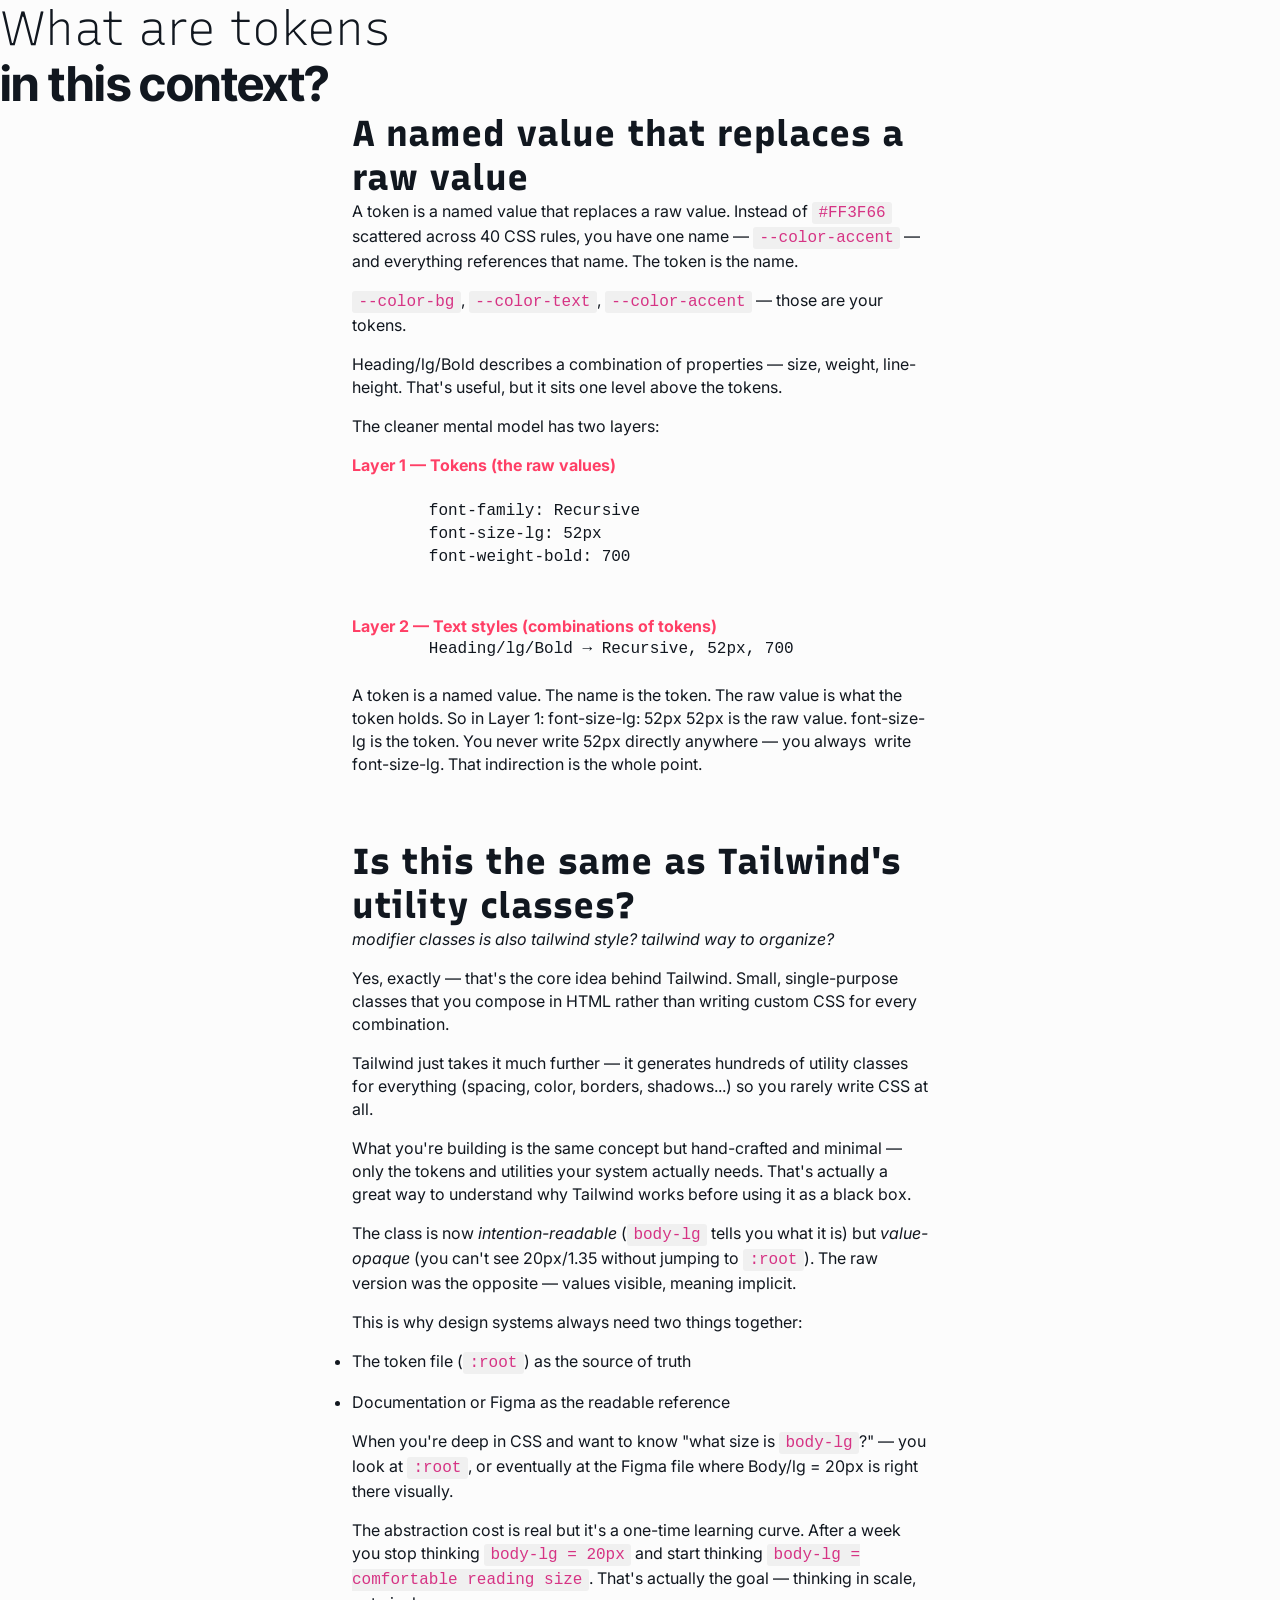
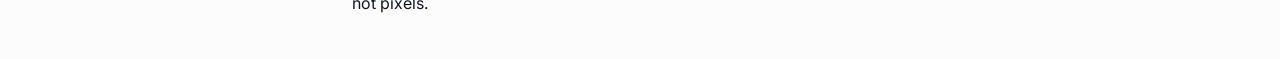
==== about-tokens.html @ 8b4cdc38 "Add about tokens and vocabulary pages with styling updates" ====
<!DOCTYPE html>
<html lang="en">
<head>
    <meta charset="UTF-8">
    <meta name="viewport" content="width=device-width, initial-scale=1.0">
    <title>About tokens</title>
    <link rel="preconnect" href="https://fonts.googleapis.com">
    <link rel="preconnect" href="https://fonts.gstatic.com" crossorigin>
    <link href="https://fonts.googleapis.com/css2?family=Recursive:wght@300..1000&display=swap" rel="stylesheet">
    <link href="https://fonts.googleapis.com/css2?family=Inter+Tight:ital,wght@0,100..900;1,100..900&display=swap" rel="stylesheet">
    <link href="https://fonts.googleapis.com/css2?family=Inter:ital,opsz,wght@0,14..32,100..900;1,14..32,100..900&display=swap" rel="stylesheet">
    <link rel="stylesheet" href="css/style.css">
</head>
<body>

    <h1 class="heading-lg fw-light">
        What are tokens <span class="display-lg fw-bold block">in this context? </span>
    </h1>
    <section>

        <h2 class="heading-md fw-extrabold">A named value that replaces a raw value</h2>
        <p>
            A token is a named value that replaces a raw value. Instead of <code>#FF3F66</code> scattered across 40 CSS rules, you have one name — <code>--color-accent</code> — and everything references that name. The token is the name.
        </p>
        <p>
            <code>--color-bg</code>, <code>--color-text</code>, <code>--color-accent</code> — those are your tokens.
        </p>

        <p>
            Heading/lg/Bold describes a combination of properties — size, weight, line-height. That's useful, but it sits one level above the tokens.
        </p>

        <p>The cleaner mental model has two layers:</p>
        <dl>
            <dt>Layer 1 — Tokens (the raw values)</dt>
            <dd>
                <pre>
                   
        font-family: Recursive
        font-size-lg: 52px
        font-weight-bold: 700
               
            </pre>
            </dd>

            <dt>Layer 2 — Text styles (combinations of tokens)</dt>

            <dd>
                <pre>
        Heading/lg/Bold → Recursive, 52px, 700
                </pre>
            </dd>
        </dl>

        <p>
            A token is a named value. The name is the token. The raw value is what the token holds.
            So in Layer 1: 
                font-size-lg: 52px

                52px is the raw value. font-size-lg is the token. You never write 52px directly anywhere — you always 
                write font-size-lg. That indirection is the whole point.
        </p>


        </section>


        <section>
        <h2 class="heading-md fw-extrabold">Is this the same as Tailwind's utility classes?</h2>


        <p>
            <em>modifier classes is also tailwind style? tailwind way to organize?</em>
        </p>
        <p>
            Yes, exactly — that's the core idea behind Tailwind. Small, single-purpose classes that you compose in HTML rather than writing custom CSS for every combination.
        </p>
        <p>
            Tailwind just takes it much further — it generates hundreds of utility classes for everything (spacing, color, borders, shadows...) so you rarely write CSS at all.
        </p>
        <p>
            What you're building is the same concept but hand-crafted and minimal — only the tokens and utilities your system actually needs. That's actually a great way to understand why Tailwind works before using it as a black box.
        </p>

        <p>
            The class is now <em>intention-readable</em> (<code>body-lg</code> tells you what it is) but <em>value-opaque</em> (you can't see 20px/1.35 without jumping to <code>:root</code>). The raw version was the opposite — values visible, meaning implicit.
        </p>
        <p>
            This is why design systems always need two things together:
        </p>
        <ul>
            <li>The token file (<code>:root</code>) as the source of truth</li>
            <li>Documentation or Figma as the readable reference</li>
        </ul>
        <p>
            When you're deep in CSS and want to know "what size is <code>body-lg</code>?" — you look at <code>:root</code>, or eventually at the Figma file where Body/lg = 20px is right there visually.
        </p>
        <p>
            The abstraction cost is real but it's a one-time learning curve. After a week you stop thinking <code>body-lg = 20px</code> and start thinking <code>body-lg = comfortable reading size</code>. That's actually the goal — thinking in scale, not pixels.
        </p>
    </section>
</body>
</html>
---- css/style.css ----
:root {
  --color-bg: #fcfcfc;
  --color-text: #11171F;
  --color-text-muted: #6b7280;
  --color-accent: #FF3F66;
  
  --font-heading: 'Recursive', sans-serif;
  --font-display: 'Inter Tight', sans-serif;

  --heading-lg-size: 48px;
  --heading-lg-line-height: 1.167;
  --heading-lg-letter-spacing: -0.0121em;
  --heading-md-size: 36px;
  --heading-md-line-height: 1.222;
  --heading-sm-size: 30px;
  --heading-sm-line-height: 1.267;
  --heading-xs-size: 24px;
  --heading-xs-line-height: 1.333;
  --display-lg-size: 48px;
  --display-lg-line-height: 1.167;

  --font-body: 'Inter', sans-serif;
  --body-lg-size: 20px;
  --body-lg-line-height: 1.35;
  --body-md-size: 16px;
  --body-md-line-height: 1.438;
  --body-sm-size: 14px;
  --body-sm-line-height: 1.429;
  --body-xs-size: 12px;
  --body-xs-line-height: 1.5;

  --fw-light:     300;
  --fw-regular:   400;
  --fw-medium:    500;
  --fw-semibold:  600;
  --fw-bold:      700;
  --fw-extrabold: 800;
  --fw-black:     900;
}

* {
    margin: 0;
    padding: 0;
    box-sizing: border-box;
}
body{
    font-family: -apple-system, BlinkMacSystemFont, avenir next, avenir, segoe ui, helvetica neue, Adwaita Sans, Cantarell, Ubuntu, roboto, noto, helvetica, arial, sans-serif;
    background-color: var(--color-bg);
    color: var(--color-text);
}

dt {
    font-family: var(--font-body);
    font-size: var(--body-md-size);
    line-height: var(--body-md-line-height);
    font-weight: var(--fw-bold);
    color: var(--color-accent);
}

dd {
    font-family: var(--font-body);
    font-size: var(--body-md-size);
    line-height: var(--body-md-line-height);
    font-weight: var(--fw-regular);
    color: var(--color-text);
}

dd p {
    font-family: var(--font-body);
    font-size: var(--body-md-size);
    line-height: var(--body-md-line-height);
    font-weight: var(--fw-regular);
    color: var(--color-text);
}

dd dl dt {
    font-size: var(--body-sm-size);
    line-height: var(--body-sm-line-height);
    font-weight: var(--fw-bold);
}

dd dl dd {
    font-size: var(--body-sm-size);
    line-height: var(--body-sm-line-height);
    font-weight: var(--fw-light);
    color: var(--color-text-muted);
}

.example {
    font-size: var(--body-sm-size);
    line-height: var(--body-sm-line-height);
    font-weight: var(--fw-light);
    color: var(--color-text-muted);
}
p, li {
    font-family: var(--font-body);
    font-size: var(--body-md-size);
    line-height: var(--body-md-line-height);
    font-weight: var(--fw-regular);
    margin-bottom: 1em;
}

h1, h2, h3, h4, h5, h6 {
    font-family: var(--font-heading);
}

.heading-lg {
    font-family: var(--font-heading);
    font-size: var(--heading-lg-size);
    line-height: var(--heading-lg-line-height);
    letter-spacing: var(--heading-lg-letter-spacing);
}

.heading-md {
    font-family: var(--font-heading);
    font-size: var(--heading-md-size);
    line-height: var(--heading-md-line-height);
}

.heading-sm {
    font-family: var(--font-heading);
    font-size: var(--heading-sm-size);
    line-height: var(--heading-sm-line-height);
}

.heading-xs {
    font-family: var(--font-heading);
    font-size: var(--heading-xs-size);
    line-height: var(--heading-xs-line-height);
}



.body-lg { 
    font-family: var(--font-body);
     font-size: var(--body-lg-size);
    line-height: var(--body-lg-line-height); 
}

.body-md { font-family: var(--font-body); font-size: var(--body-md-size); line-height: var(--body-md-line-height); }
.body-sm { font-family: var(--font-body); font-size: var(--body-sm-size); line-height: var(--body-sm-line-height); }
.body-xs { font-family: var(--font-body); font-size: var(--body-xs-size); line-height: var(--body-xs-line-height); }

.display-lg {
    font-family: var(--font-display);
    font-size: var(--display-lg-size);
    line-height: var(--display-lg-line-height);
}

.block        { display: block; }
.inline       { display: inline; }
.inline-block { display: inline-block; }



.fw-light     { font-weight: var(--fw-light); }
.fw-regular   { font-weight: var(--fw-regular); }
.fw-medium    { font-weight: var(--fw-medium); }
.fw-bold      { font-weight: var(--fw-bold); }
.fw-extrabold { font-weight: var(--fw-extrabold); }
.fw-black     { font-weight: var(--fw-black); }



section{

    max-width: 45%;
    margin: 0 auto;
    margin-bottom: 4rem;
}
footer{
    text-align: center;
    padding: 20px;
    background-color: #f8f8f8;
    color: #333;
    font-size: 16px;
}

code {
    background-color: #f0f0f0;
    color: #d63384;
    padding: 0.1em 0.4em;
    border-radius: 3px;
}

.vokabel{
    font-size: 16px;
    color: #b200ff;
    font-weight: var(--fw-light);
    /* font-family: Georgia, 'Times New Roman', Times, serif; */
    font-style: italic;
}
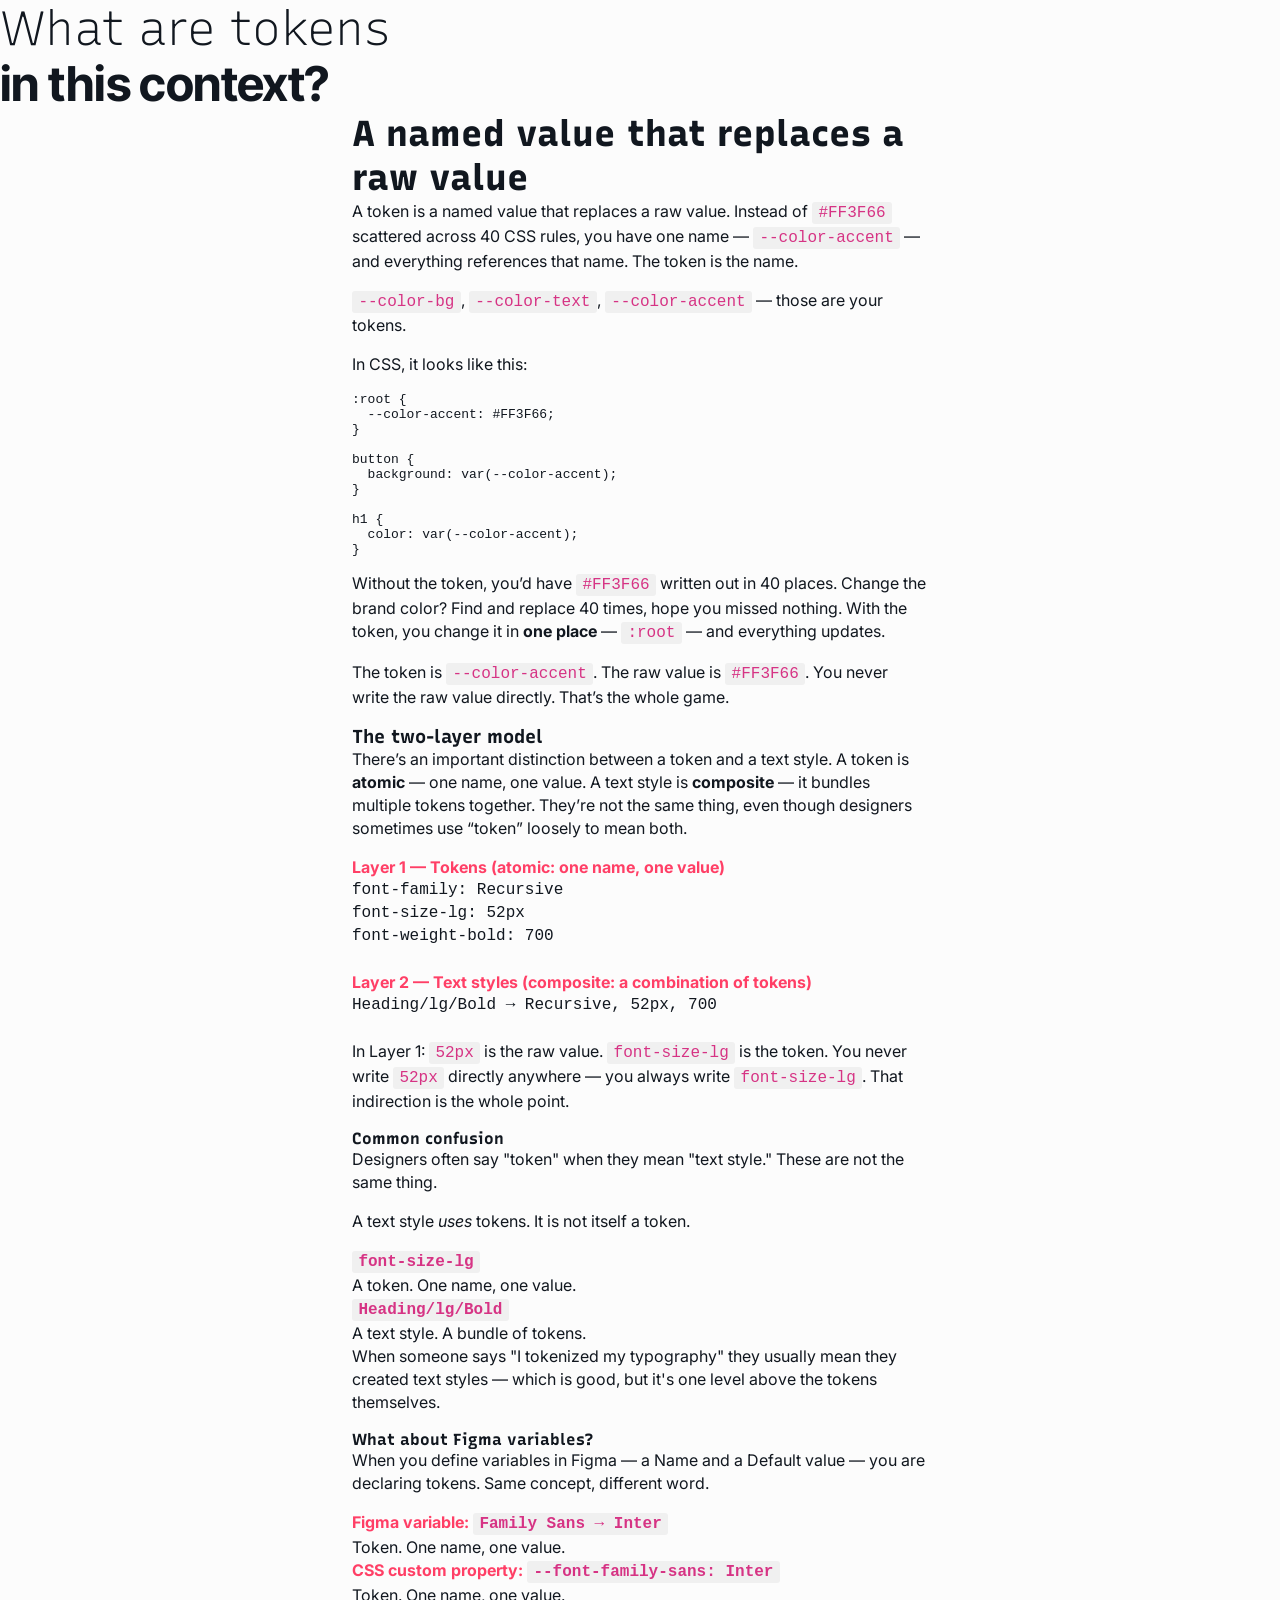
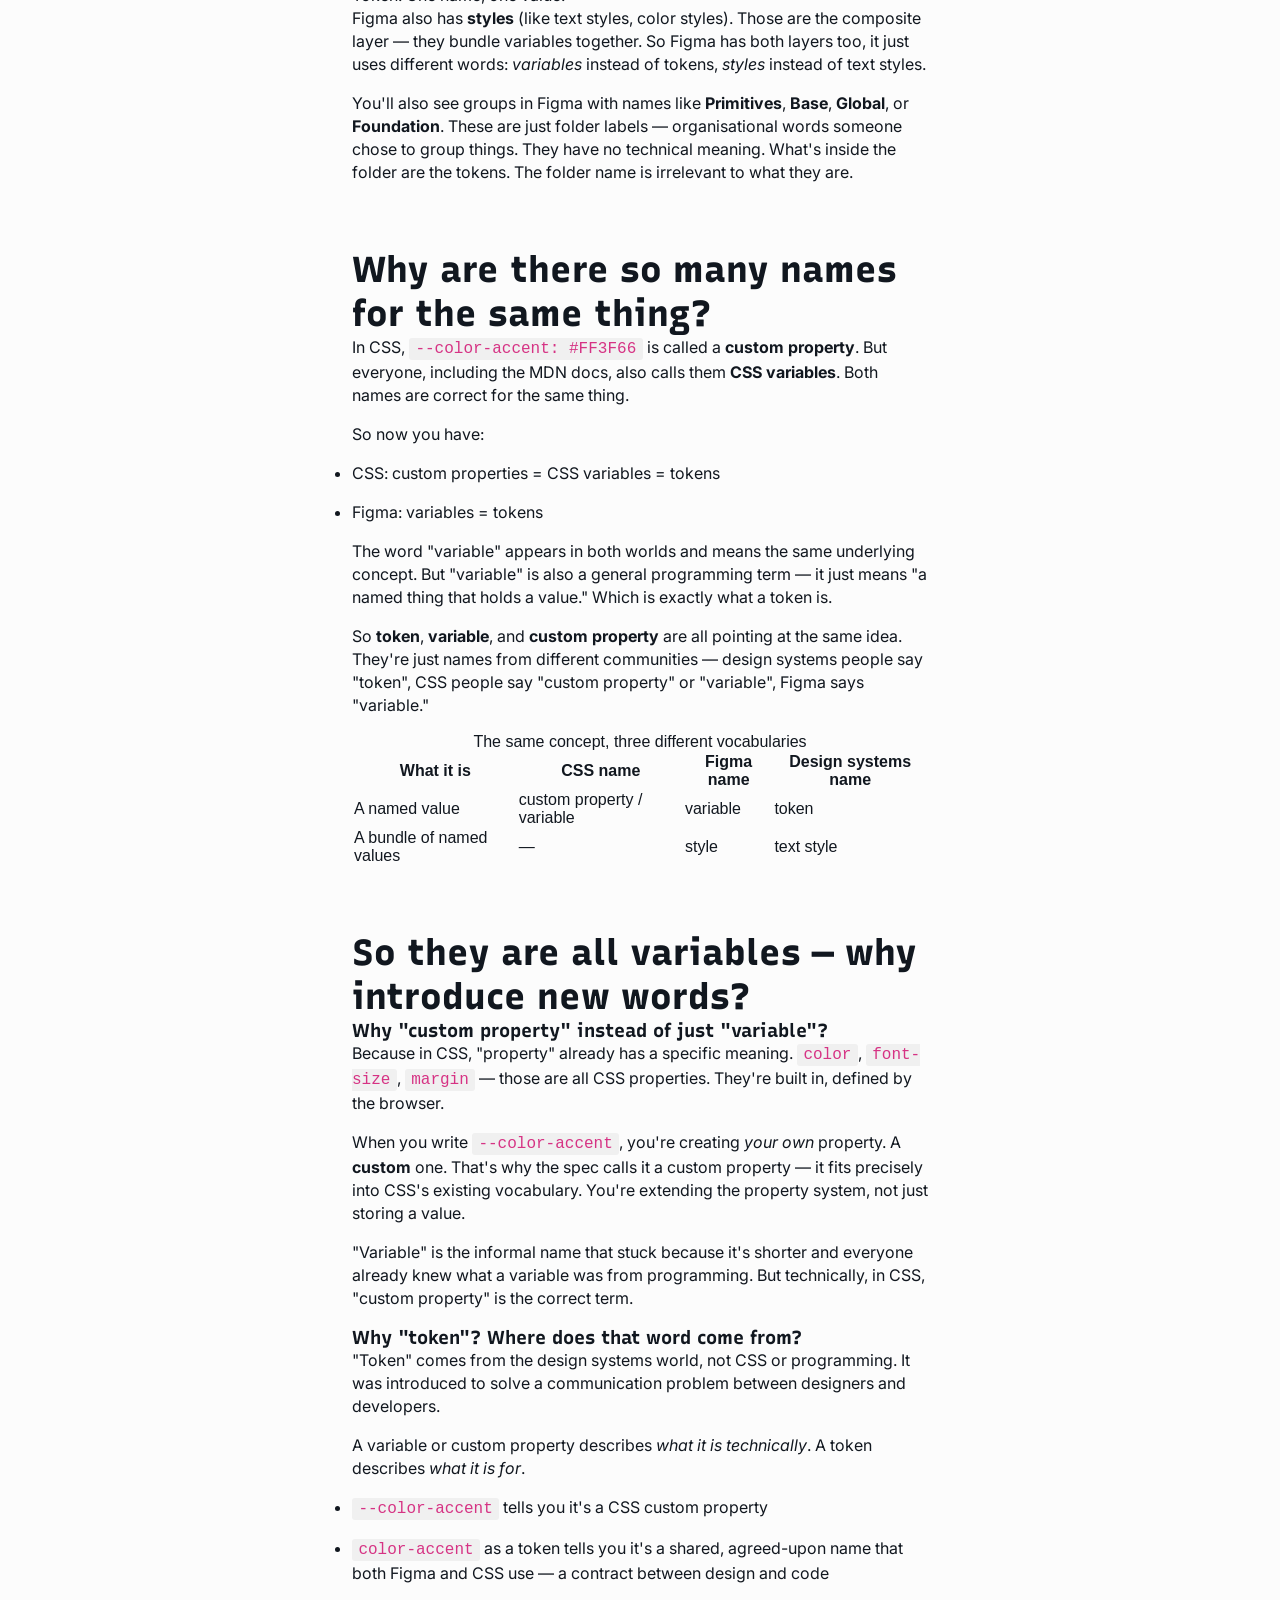
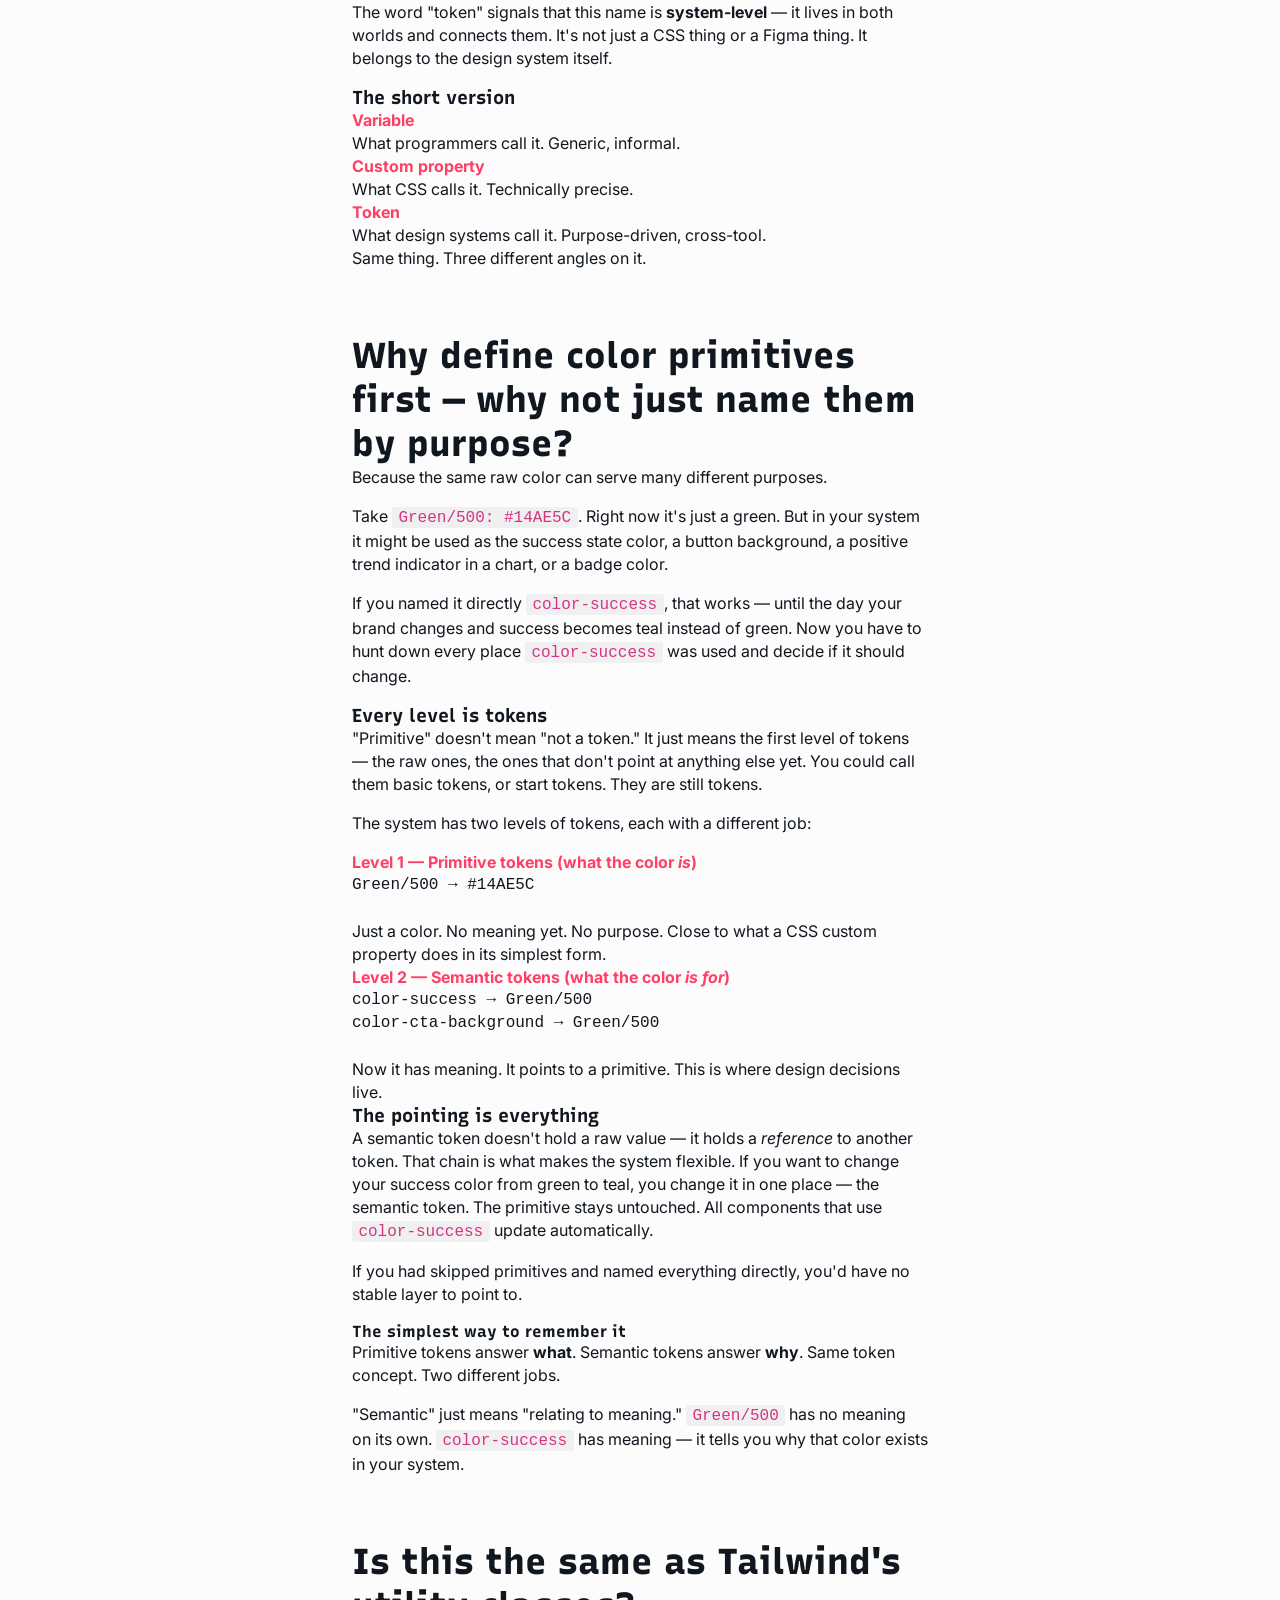
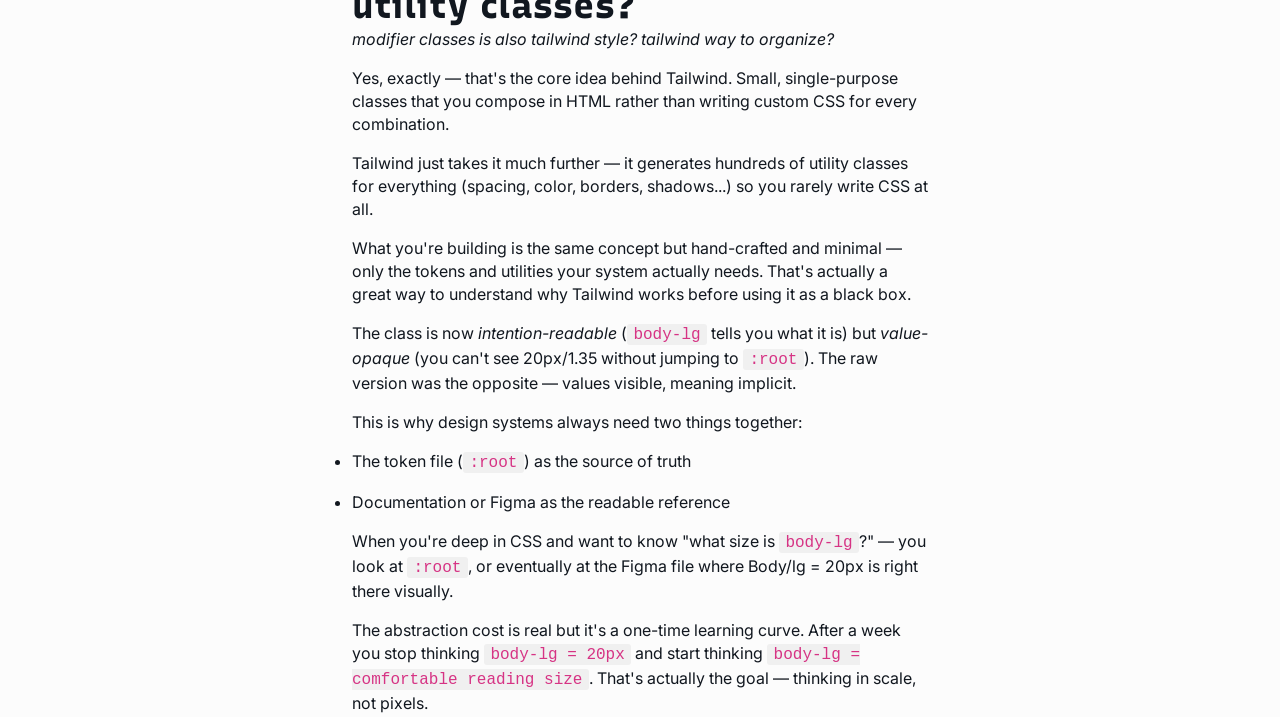
==== commit 6c6717cc: "Enhance about tokens page with detailed explanations and examples of CSS tokens and text styles" ====
--- a/about-tokens.html
+++ b/about-tokens.html
@@ -27,41 +27,234 @@
             <code>--color-bg</code>, <code>--color-text</code>, <code>--color-accent</code> — those are your tokens.
         </p>
 
-        <p>
-            Heading/lg/Bold describes a combination of properties — size, weight, line-height. That's useful, but it sits one level above the tokens.
-        </p>
-
-        <p>The cleaner mental model has two layers:</p>
+        <p>In CSS, it looks like this:</p>
+        <pre>
+:root {
+  --color-accent: #FF3F66;
+}
+
+button {
+  background: var(--color-accent);
+}
+
+h1 {
+  color: var(--color-accent);
+}
+        </pre>
+
+        <p>
+            Without the token, you’d have <code>#FF3F66</code> written out in 40 places. Change the brand color? Find and replace 40 times, hope you missed nothing. With the token, you change it in <strong>one place</strong> — <code>:root</code> — and everything updates.
+        </p>
+        <p>
+            The token is <code>--color-accent</code>. The raw value is <code>#FF3F66</code>. You never write the raw value directly. That’s the whole game.
+        </p>
+
+        <h3>The two-layer model</h3>
+        <p>
+            There’s an important distinction between a token and a text style. A token is <strong>atomic</strong> — one name, one value. A text style is <strong>composite</strong> — it bundles multiple tokens together. They’re not the same thing, even though designers sometimes use “token” loosely to mean both.
+        </p>
         <dl>
-            <dt>Layer 1 — Tokens (the raw values)</dt>
-            <dd>
-                <pre>
-                   
-        font-family: Recursive
-        font-size-lg: 52px
-        font-weight-bold: 700
-               
-            </pre>
-            </dd>
-
-            <dt>Layer 2 — Text styles (combinations of tokens)</dt>
-
-            <dd>
-                <pre>
-        Heading/lg/Bold → Recursive, 52px, 700
+            <dt>Layer 1 — Tokens (atomic: one name, one value)</dt>
+            <dd>
+                <pre>
+font-family: Recursive
+font-size-lg: 52px
+font-weight-bold: 700
+                </pre>
+            </dd>
+            <dt>Layer 2 — Text styles (composite: a combination of tokens)</dt>
+            <dd>
+                <pre>
+Heading/lg/Bold → Recursive, 52px, 700
                 </pre>
             </dd>
         </dl>
 
         <p>
-            A token is a named value. The name is the token. The raw value is what the token holds.
-            So in Layer 1: 
-                font-size-lg: 52px
-
-                52px is the raw value. font-size-lg is the token. You never write 52px directly anywhere — you always 
-                write font-size-lg. That indirection is the whole point.
-        </p>
-
+            In Layer 1: <code>52px</code> is the raw value. <code>font-size-lg</code> is the token. You never write <code>52px</code> directly anywhere — you always write <code>font-size-lg</code>. That indirection is the whole point.
+        </p>
+
+        <aside>
+            <h4>Common confusion</h4>
+            <p>
+                Designers often say "token" when they mean "text style." These are not the same thing.
+            </p>
+            <p>
+                A text style <em>uses</em> tokens. It is not itself a token.
+            </p>
+            <dl>
+                <dt><code>font-size-lg</code></dt>
+                <dd>A token. One name, one value.</dd>
+                <dt><code>Heading/lg/Bold</code></dt>
+                <dd>A text style. A bundle of tokens.</dd>
+            </dl>
+            <p>
+                When someone says "I tokenized my typography" they usually mean they created text styles — which is good, but it's one level above the tokens themselves.
+            </p>
+        </aside>
+
+        <aside>
+            <h4>What about Figma variables?</h4>
+            <p>
+                When you define variables in Figma — a Name and a Default value — you are declaring tokens. Same concept, different word.
+            </p>
+            <dl>
+                <dt>Figma variable: <code>Family Sans → Inter</code></dt>
+                <dd>Token. One name, one value.</dd>
+                <dt>CSS custom property: <code>--font-family-sans: Inter</code></dt>
+                <dd>Token. One name, one value.</dd>
+            </dl>
+            <p>
+                Figma also has <strong>styles</strong> (like text styles, color styles). Those are the composite layer — they bundle variables together. So Figma has both layers too, it just uses different words: <em>variables</em> instead of tokens, <em>styles</em> instead of text styles.
+            </p>
+            <p>
+                You'll also see groups in Figma with names like <strong>Primitives</strong>, <strong>Base</strong>, <strong>Global</strong>, or <strong>Foundation</strong>. These are just folder labels — organisational words someone chose to group things. They have no technical meaning. What's inside the folder are the tokens. The folder name is irrelevant to what they are.
+            </p>
+        </aside>
+
+        </section>
+
+        <section>
+        <h2 class="heading-md fw-extrabold">Why are there so many names for the same thing?</h2>
+
+        <p>
+            In CSS, <code>--color-accent: #FF3F66</code> is called a <strong>custom property</strong>. But everyone, including the MDN docs, also calls them <strong>CSS variables</strong>. Both names are correct for the same thing.
+        </p>
+        <p>So now you have:</p>
+        <ul>
+            <li>CSS: custom properties = CSS variables = tokens</li>
+            <li>Figma: variables = tokens</li>
+        </ul>
+        <p>
+            The word "variable" appears in both worlds and means the same underlying concept. But "variable" is also a general programming term — it just means "a named thing that holds a value." Which is exactly what a token is.
+        </p>
+        <p>
+            So <strong>token</strong>, <strong>variable</strong>, and <strong>custom property</strong> are all pointing at the same idea. They're just names from different communities — design systems people say "token", CSS people say "custom property" or "variable", Figma says "variable."
+        </p>
+
+        <table>
+            <caption>The same concept, three different vocabularies</caption>
+            <thead>
+                <tr>
+                    <th>What it is</th>
+                    <th>CSS name</th>
+                    <th>Figma name</th>
+                    <th>Design systems name</th>
+                </tr>
+            </thead>
+            <tbody>
+                <tr>
+                    <td>A named value</td>
+                    <td>custom property / variable</td>
+                    <td>variable</td>
+                    <td>token</td>
+                </tr>
+                <tr>
+                    <td>A bundle of named values</td>
+                    <td>—</td>
+                    <td>style</td>
+                    <td>text style</td>
+                </tr>
+            </tbody>
+        </table>
+
+        </section>
+
+
+        <section>
+        <h2 class="heading-md fw-extrabold">So they are all variables — why introduce new words?</h2>
+
+        <h3>Why "custom property" instead of just "variable"?</h3>
+        <p>
+            Because in CSS, "property" already has a specific meaning. <code>color</code>, <code>font-size</code>, <code>margin</code> — those are all CSS properties. They're built in, defined by the browser.
+        </p>
+        <p>
+            When you write <code>--color-accent</code>, you're creating <em>your own</em> property. A <strong>custom</strong> one. That's why the spec calls it a custom property — it fits precisely into CSS's existing vocabulary. You're extending the property system, not just storing a value.
+        </p>
+        <p>
+            "Variable" is the informal name that stuck because it's shorter and everyone already knew what a variable was from programming. But technically, in CSS, "custom property" is the correct term.
+        </p>
+
+        <h3>Why "token"? Where does that word come from?</h3>
+        <p>
+            "Token" comes from the design systems world, not CSS or programming. It was introduced to solve a communication problem between designers and developers.
+        </p>
+        <p>
+            A variable or custom property describes <em>what it is technically</em>. A token describes <em>what it is for</em>.
+        </p>
+        <ul>
+            <li><code>--color-accent</code> tells you it's a CSS custom property</li>
+            <li><code>color-accent</code> as a token tells you it's a shared, agreed-upon name that both Figma and CSS use — a contract between design and code</li>
+        </ul>
+        <p>
+            The word "token" signals that this name is <strong>system-level</strong> — it lives in both worlds and connects them. It's not just a CSS thing or a Figma thing. It belongs to the design system itself.
+        </p>
+
+        <h3>The short version</h3>
+        <dl>
+            <dt>Variable</dt>
+            <dd>What programmers call it. Generic, informal.</dd>
+            <dt>Custom property</dt>
+            <dd>What CSS calls it. Technically precise.</dd>
+            <dt>Token</dt>
+            <dd>What design systems call it. Purpose-driven, cross-tool.</dd>
+        </dl>
+        <p>Same thing. Three different angles on it.</p>
+
+        </section>
+
+
+        <section>
+        <h2 class="heading-md fw-extrabold">Why define color primitives first — why not just name them by purpose?</h2>
+
+        <p>
+            Because the same raw color can serve many different purposes.
+        </p>
+        <p>
+            Take <code>Green/500: #14AE5C</code>. Right now it's just a green. But in your system it might be used as the success state color, a button background, a positive trend indicator in a chart, or a badge color.
+        </p>
+        <p>
+            If you named it directly <code>color-success</code>, that works — until the day your brand changes and success becomes teal instead of green. Now you have to hunt down every place <code>color-success</code> was used and decide if it should change.
+        </p>
+
+        <h3>Every level is tokens</h3>
+        <p>
+            "Primitive" doesn't mean "not a token." It just means the first level of tokens — the raw ones, the ones that don't point at anything else yet. You could call them basic tokens, or start tokens. They are still tokens.
+        </p>
+        <p>
+            The system has two levels of tokens, each with a different job:
+        </p>
+        <dl>
+            <dt>Level 1 — Primitive tokens (what the color <em>is</em>)</dt>
+            <dd>
+                <pre>
+Green/500 → #14AE5C
+                </pre>
+                Just a color. No meaning yet. No purpose. Close to what a CSS custom property does in its simplest form.
+            </dd>
+            <dt>Level 2 — Semantic tokens (what the color <em>is for</em>)</dt>
+            <dd>
+                <pre>
+color-success → Green/500
+color-cta-background → Green/500
+                </pre>
+                Now it has meaning. It points to a primitive. This is where design decisions live.
+            </dd>
+        </dl>
+
+        <h3>The pointing is everything</h3>
+        <p>
+            A semantic token doesn't hold a raw value — it holds a <em>reference</em> to another token. That chain is what makes the system flexible. If you want to change your success color from green to teal, you change it in one place — the semantic token. The primitive stays untouched. All components that use <code>color-success</code> update automatically.
+        </p>
+        <p>
+            If you had skipped primitives and named everything directly, you'd have no stable layer to point to.
+        </p>
+
+        <aside>
+            <h4>The simplest way to remember it</h4>
+            <p>Primitive tokens answer <strong>what</strong>. Semantic tokens answer <strong>why</strong>. Same token concept. Two different jobs.</p>
+            <p>"Semantic" just means "relating to meaning." <code>Green/500</code> has no meaning on its own. <code>color-success</code> has meaning — it tells you why that color exists in your system.</p>
+        </aside>
 
         </section>
 
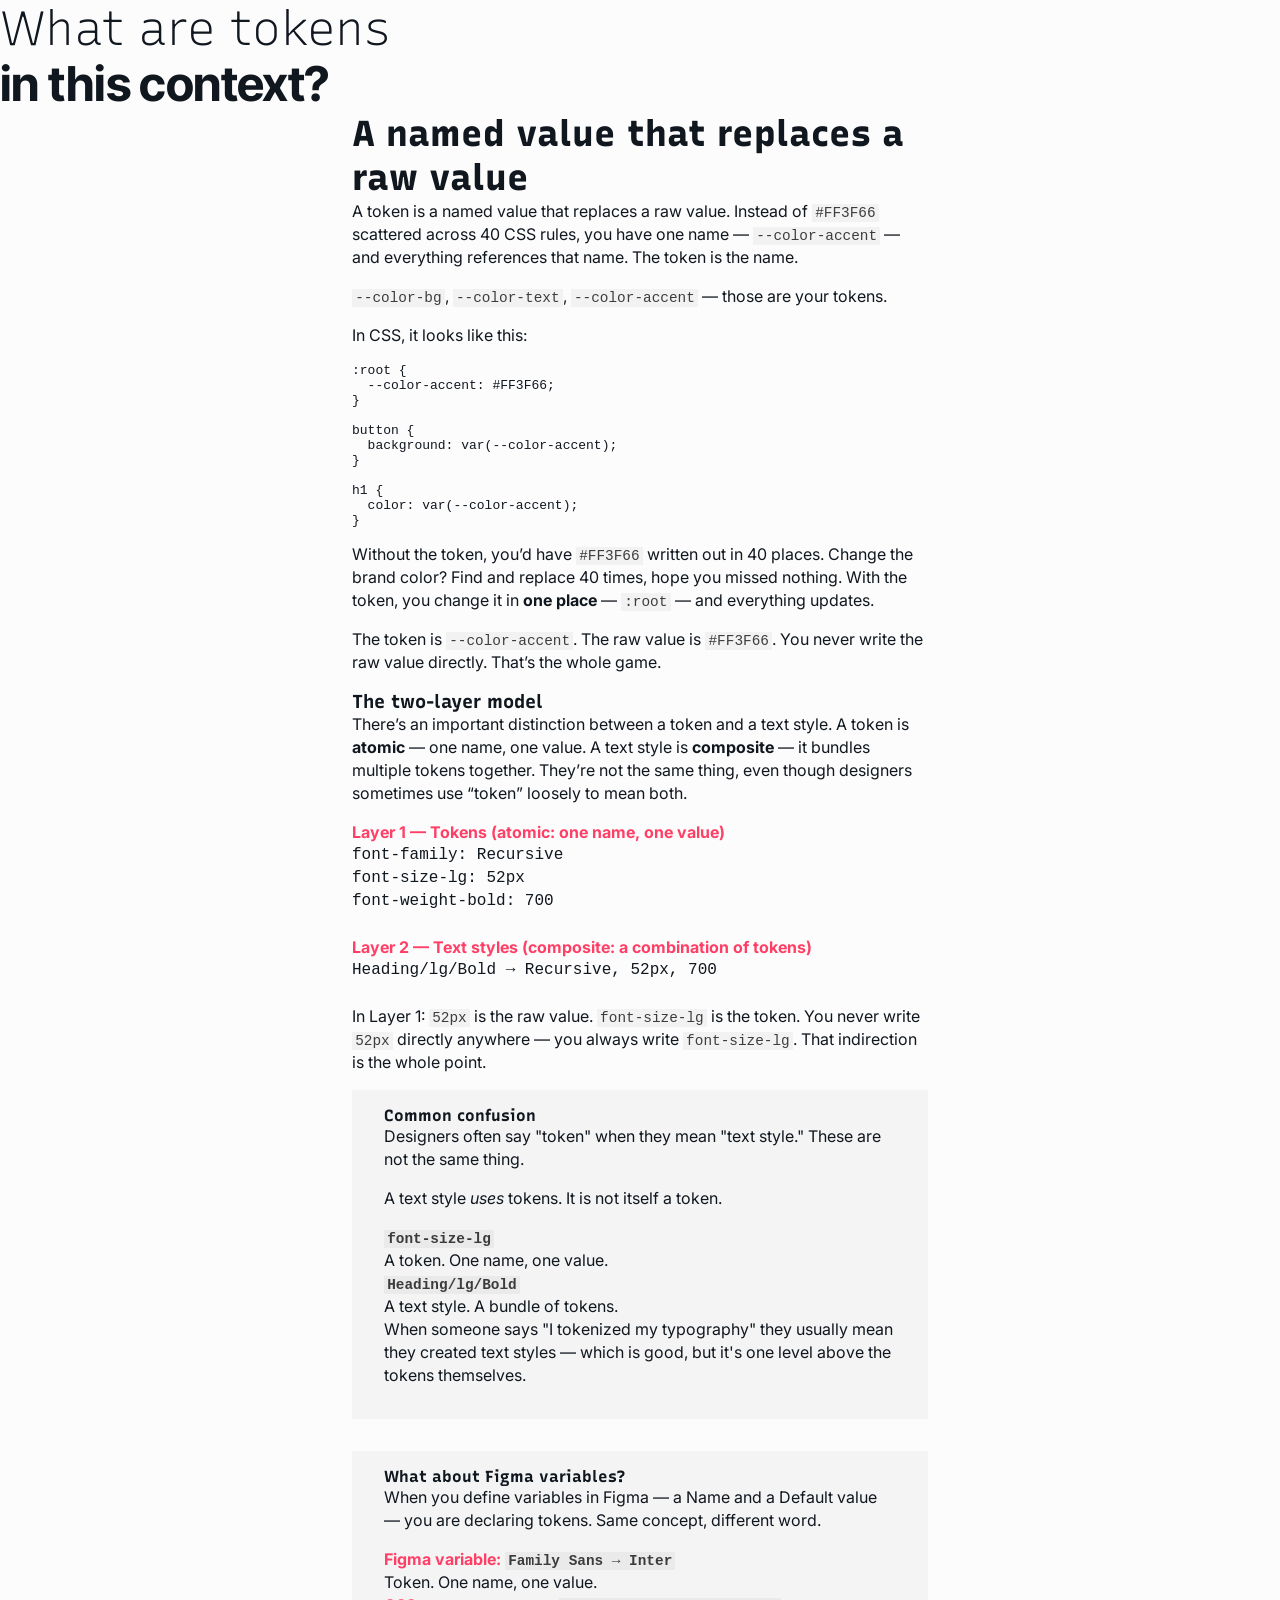
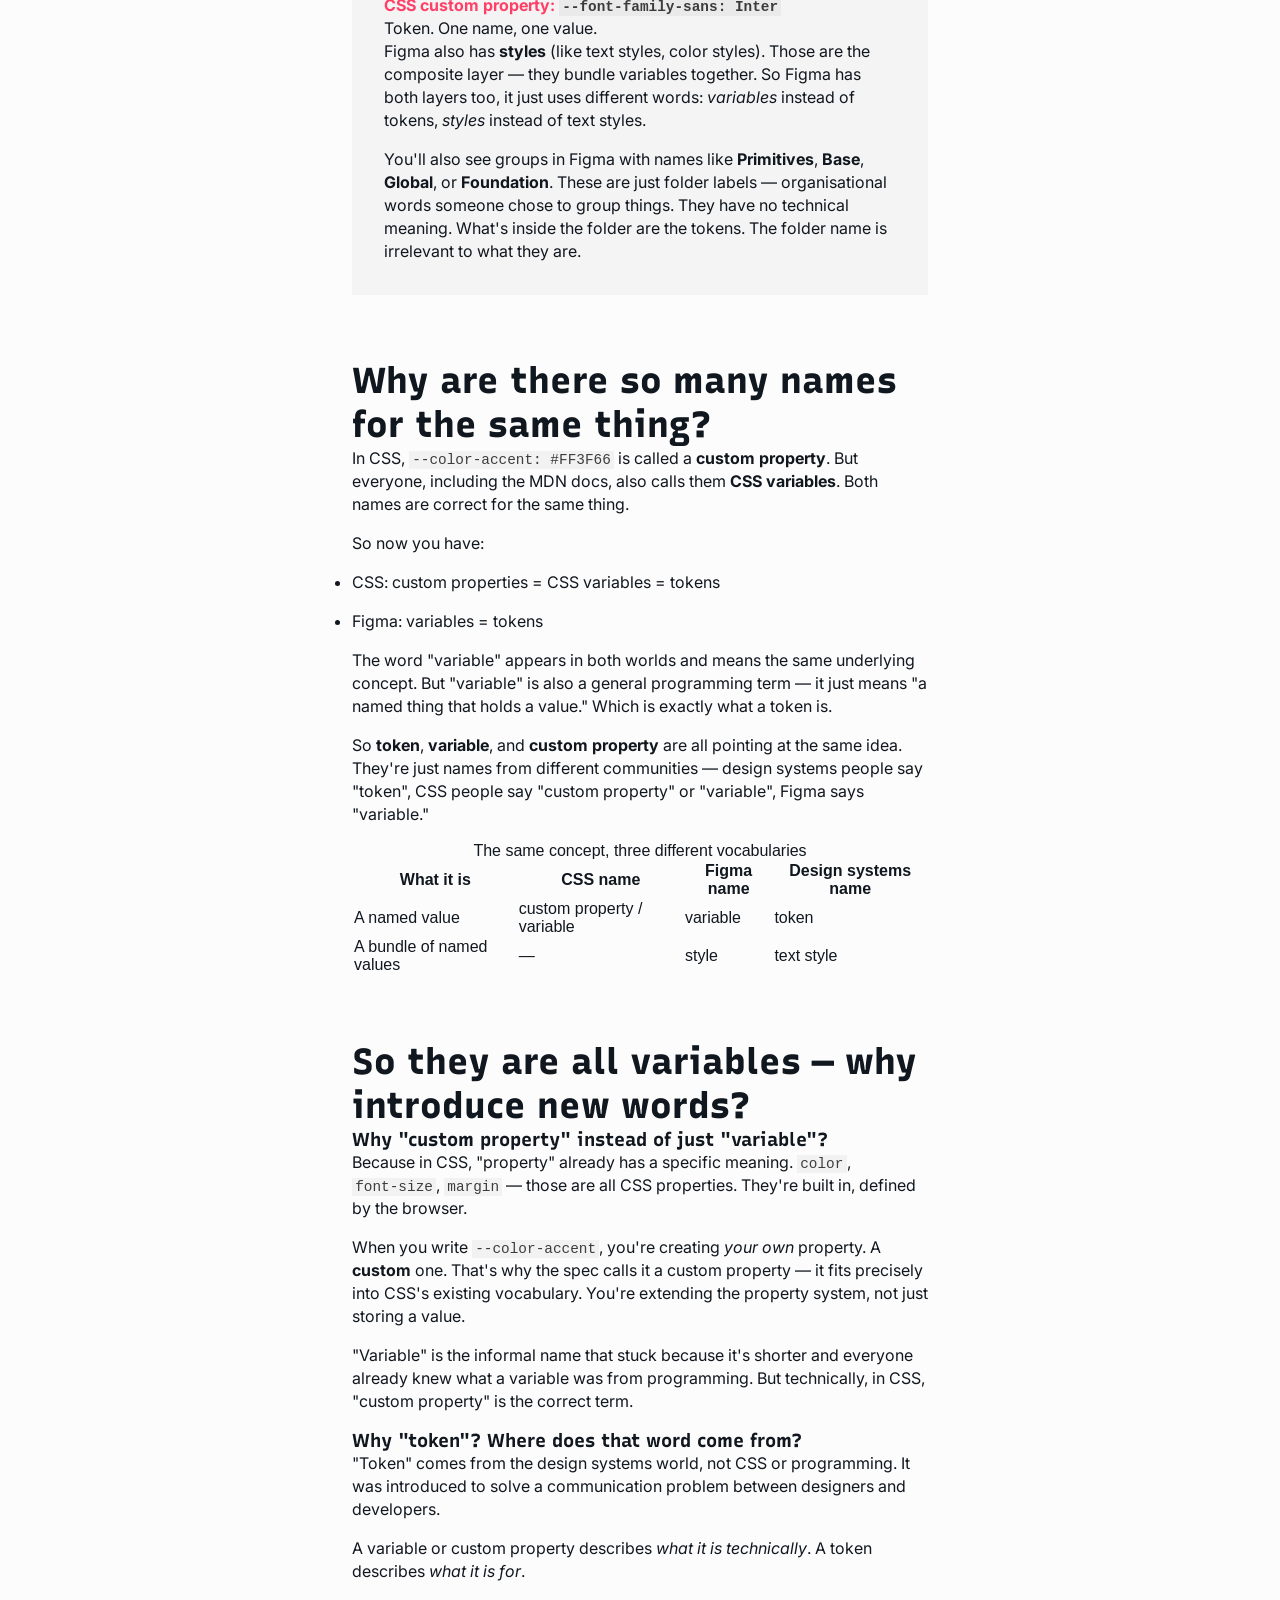
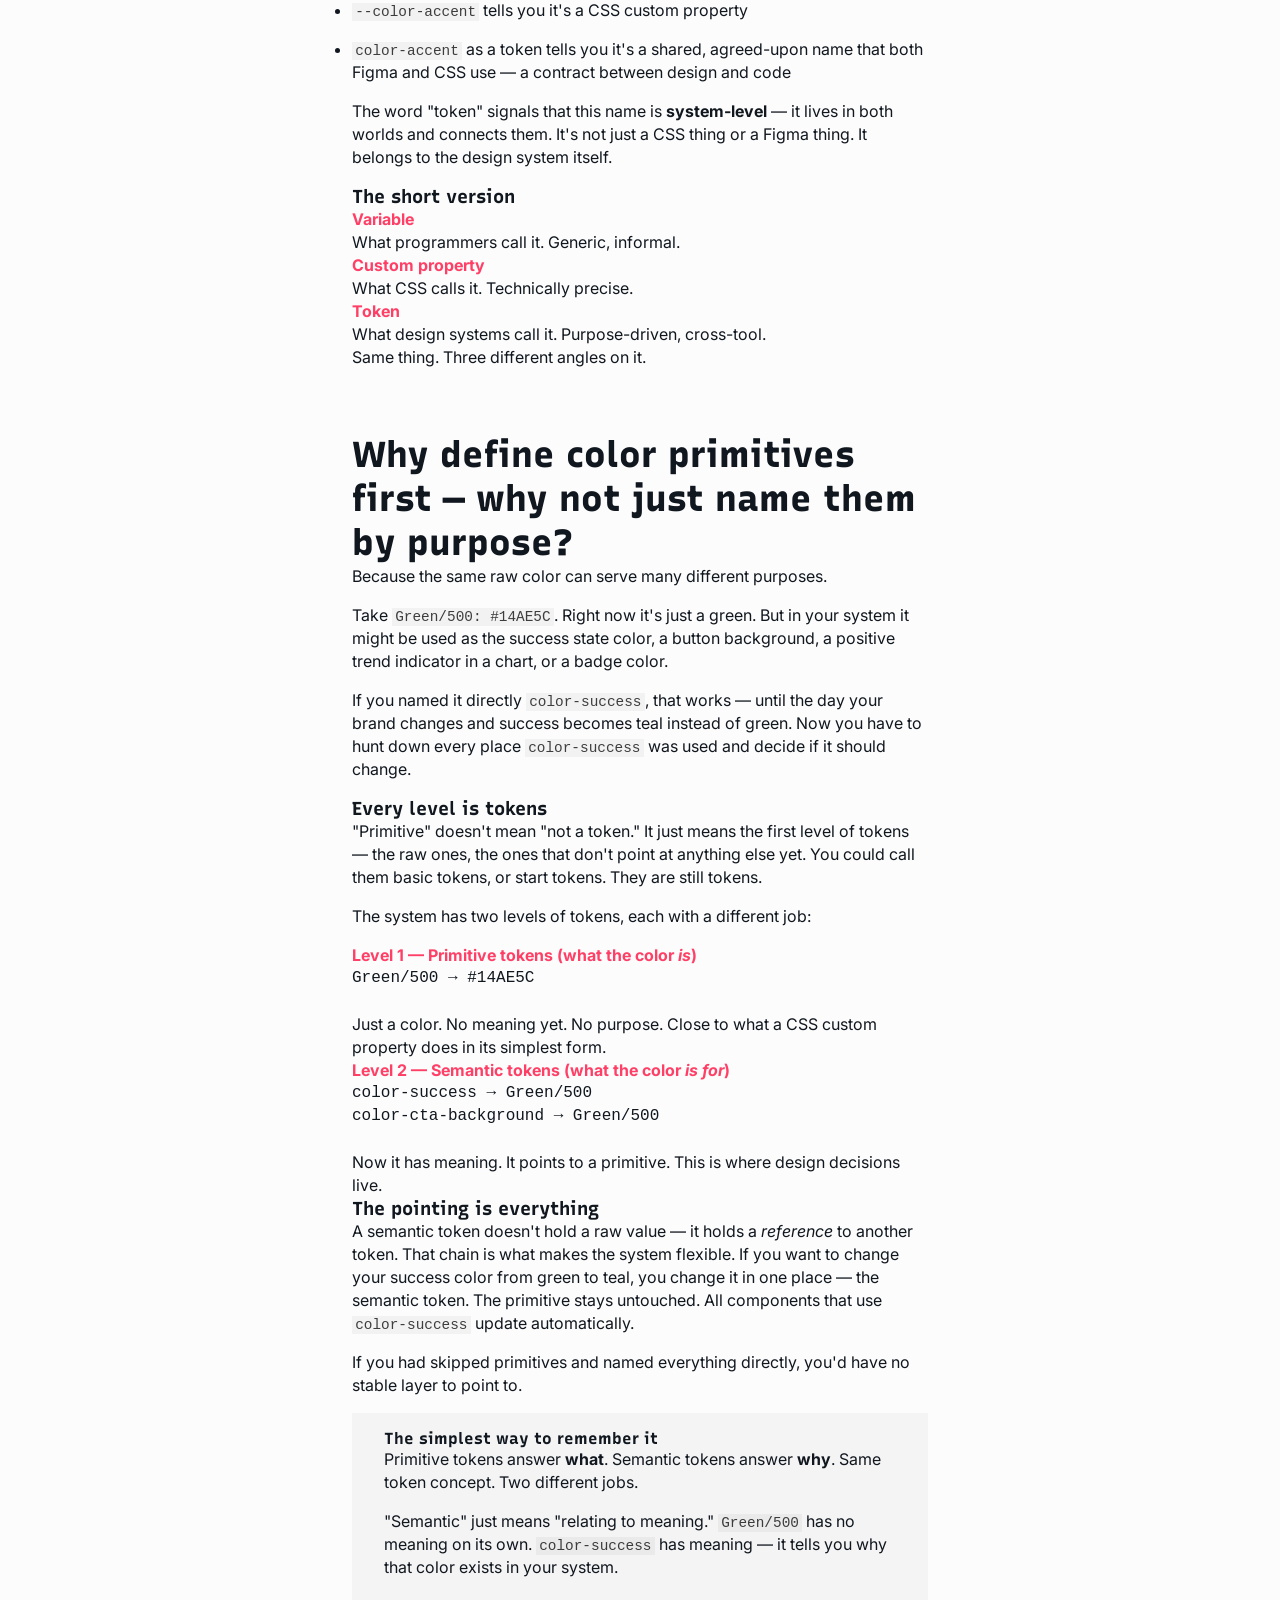
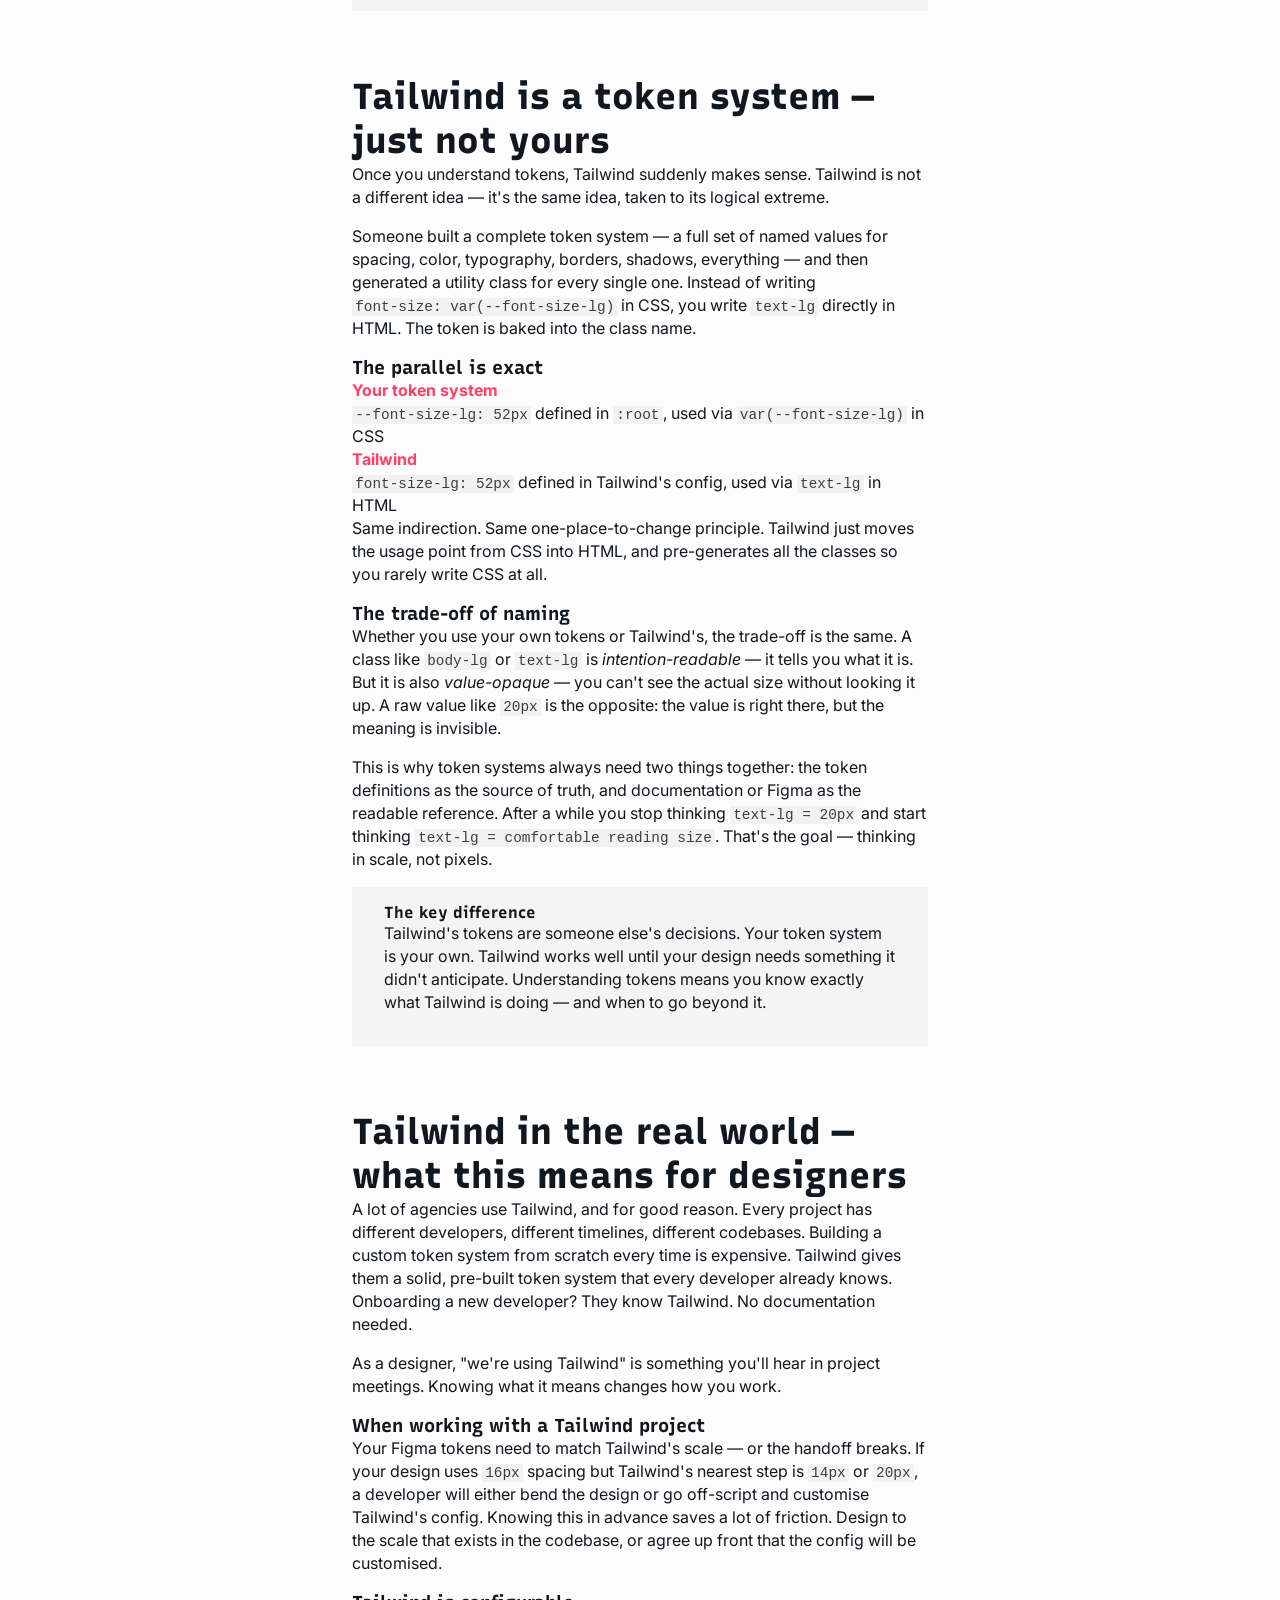
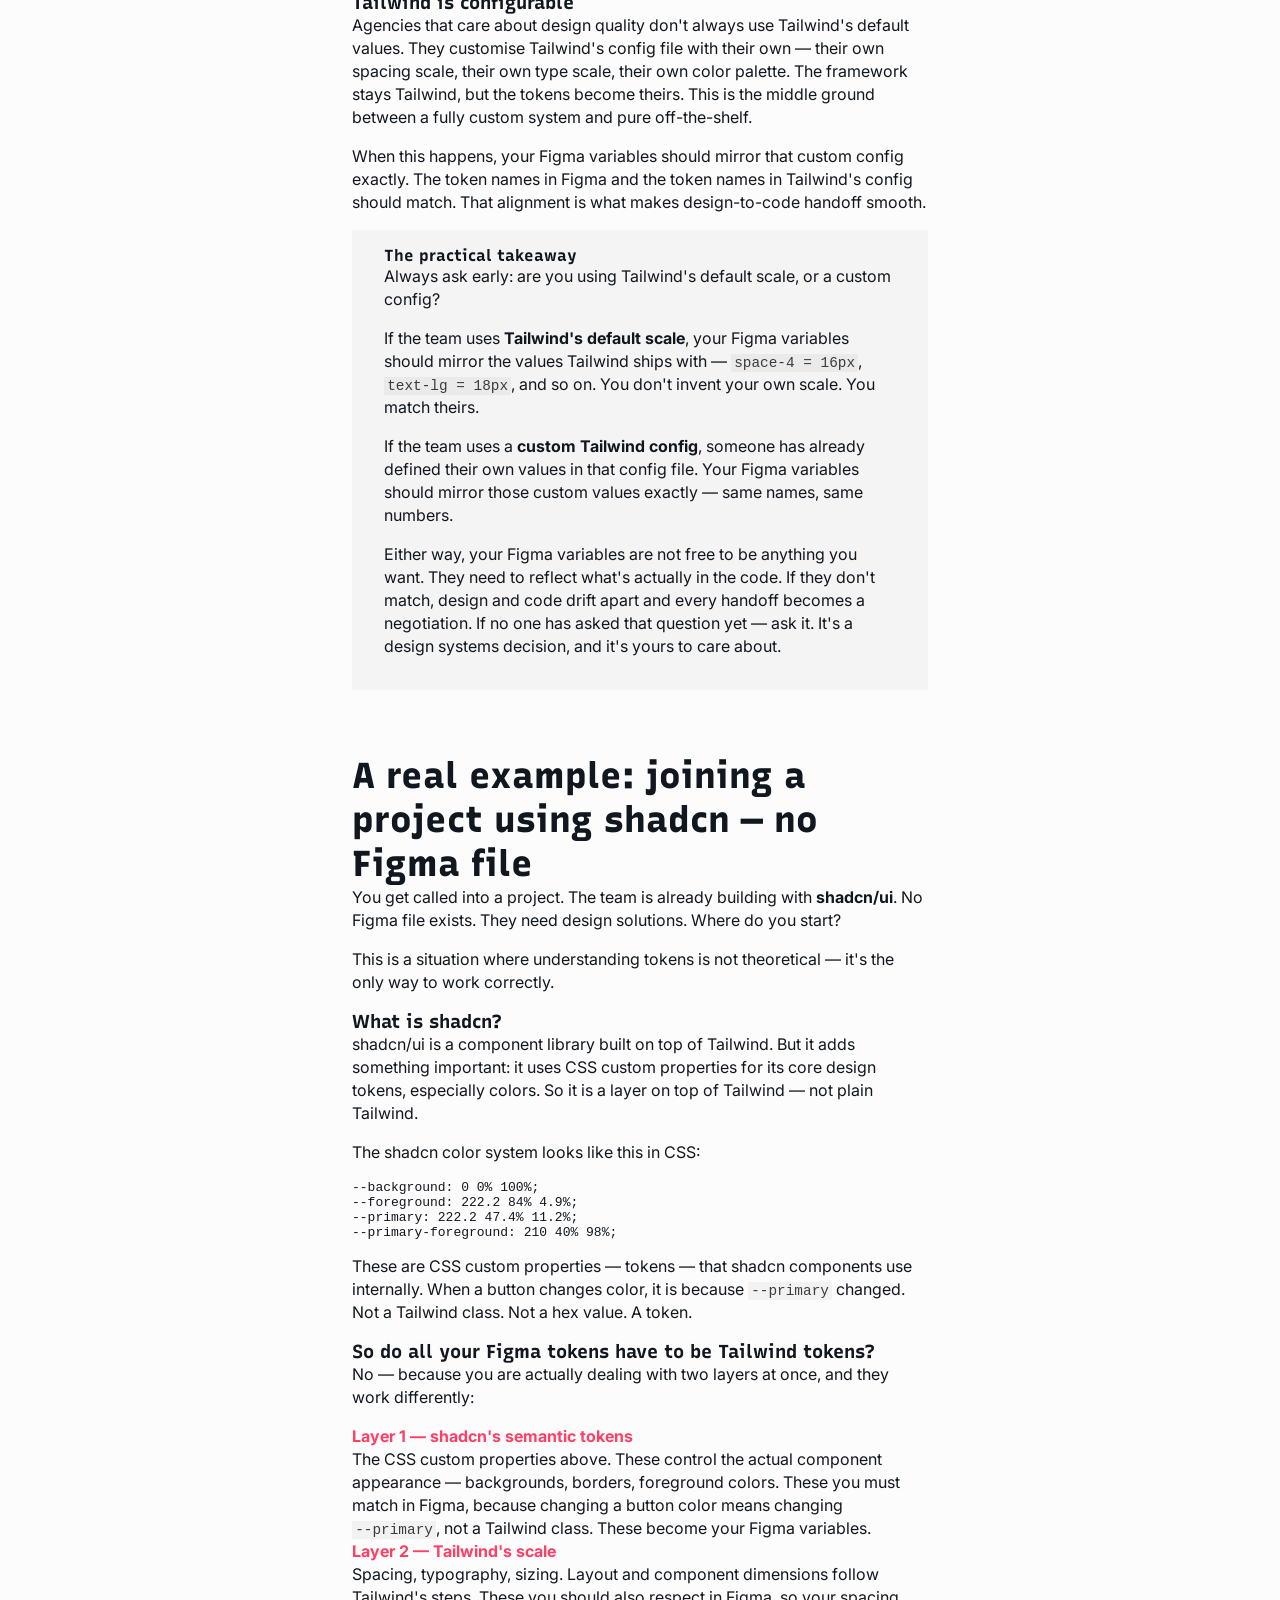
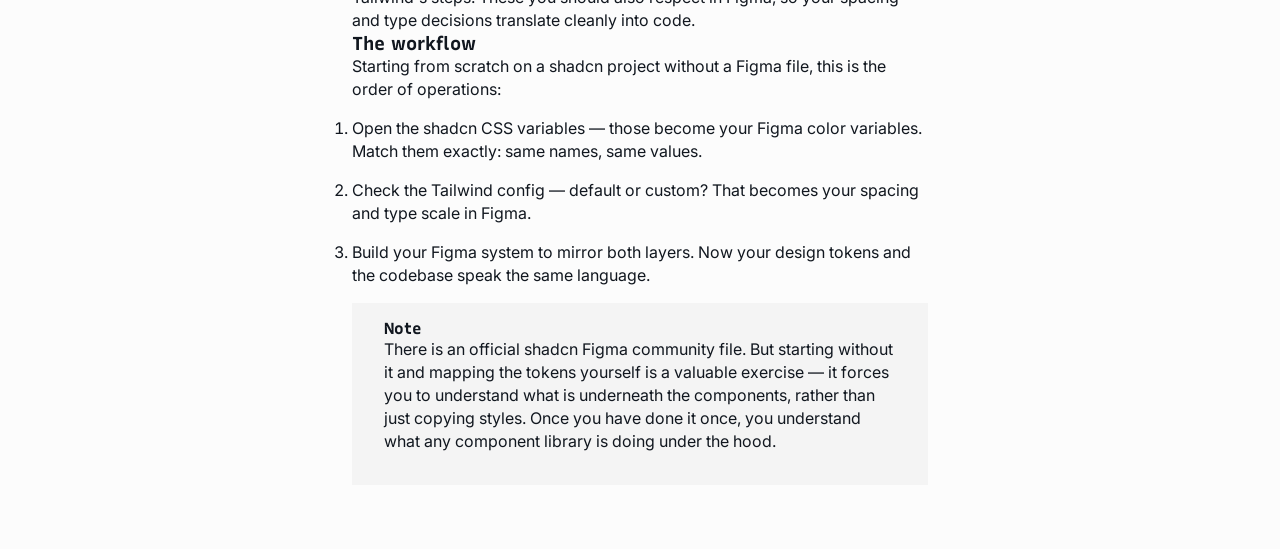
==== commit 9e22c64f: "Add surface color variable and style updates for aside and code elements" ====
--- a/about-tokens.html
+++ b/about-tokens.html
@@ -260,38 +260,134 @@
 
 
         <section>
-        <h2 class="heading-md fw-extrabold">Is this the same as Tailwind's utility classes?</h2>
-
-
-        <p>
-            <em>modifier classes is also tailwind style? tailwind way to organize?</em>
-        </p>
-        <p>
-            Yes, exactly — that's the core idea behind Tailwind. Small, single-purpose classes that you compose in HTML rather than writing custom CSS for every combination.
-        </p>
-        <p>
-            Tailwind just takes it much further — it generates hundreds of utility classes for everything (spacing, color, borders, shadows...) so you rarely write CSS at all.
-        </p>
-        <p>
-            What you're building is the same concept but hand-crafted and minimal — only the tokens and utilities your system actually needs. That's actually a great way to understand why Tailwind works before using it as a black box.
-        </p>
-
-        <p>
-            The class is now <em>intention-readable</em> (<code>body-lg</code> tells you what it is) but <em>value-opaque</em> (you can't see 20px/1.35 without jumping to <code>:root</code>). The raw version was the opposite — values visible, meaning implicit.
-        </p>
-        <p>
-            This is why design systems always need two things together:
-        </p>
-        <ul>
-            <li>The token file (<code>:root</code>) as the source of truth</li>
-            <li>Documentation or Figma as the readable reference</li>
-        </ul>
-        <p>
-            When you're deep in CSS and want to know "what size is <code>body-lg</code>?" — you look at <code>:root</code>, or eventually at the Figma file where Body/lg = 20px is right there visually.
-        </p>
-        <p>
-            The abstraction cost is real but it's a one-time learning curve. After a week you stop thinking <code>body-lg = 20px</code> and start thinking <code>body-lg = comfortable reading size</code>. That's actually the goal — thinking in scale, not pixels.
-        </p>
-    </section>
+        <h2 class="heading-md fw-extrabold">Tailwind is a token system — just not yours</h2>
+
+        <p>
+            Once you understand tokens, Tailwind suddenly makes sense. Tailwind is not a different idea — it's the same idea, taken to its logical extreme.
+        </p>
+        <p>
+            Someone built a complete token system — a full set of named values for spacing, color, typography, borders, shadows, everything — and then generated a utility class for every single one. Instead of writing <code>font-size: var(--font-size-lg)</code> in CSS, you write <code>text-lg</code> directly in HTML. The token is baked into the class name.
+        </p>
+
+        <h3>The parallel is exact</h3>
+        <dl>
+            <dt>Your token system</dt>
+            <dd><code>--font-size-lg: 52px</code> defined in <code>:root</code>, used via <code>var(--font-size-lg)</code> in CSS</dd>
+            <dt>Tailwind</dt>
+            <dd><code>font-size-lg: 52px</code> defined in Tailwind's config, used via <code>text-lg</code> in HTML</dd>
+        </dl>
+
+        <p>
+            Same indirection. Same one-place-to-change principle. Tailwind just moves the usage point from CSS into HTML, and pre-generates all the classes so you rarely write CSS at all.
+        </p>
+
+        <h3>The trade-off of naming</h3>
+        <p>
+            Whether you use your own tokens or Tailwind's, the trade-off is the same. A class like <code>body-lg</code> or <code>text-lg</code> is <em>intention-readable</em> — it tells you what it is. But it is also <em>value-opaque</em> — you can't see the actual size without looking it up. A raw value like <code>20px</code> is the opposite: the value is right there, but the meaning is invisible.
+        </p>
+        <p>
+            This is why token systems always need two things together: the token definitions as the source of truth, and documentation or Figma as the readable reference. After a while you stop thinking <code>text-lg = 20px</code> and start thinking <code>text-lg = comfortable reading size</code>. That's the goal — thinking in scale, not pixels.
+        </p>
+
+        <aside>
+            <h4>The key difference</h4>
+            <p>
+                Tailwind's tokens are someone else's decisions. Your token system is your own. Tailwind works well until your design needs something it didn't anticipate. Understanding tokens means you know exactly what Tailwind is doing — and when to go beyond it.
+            </p>
+        </aside>
+
+        </section>
+
+
+        <section>
+        <h2 class="heading-md fw-extrabold">Tailwind in the real world — what this means for designers</h2>
+
+        <p>
+            A lot of agencies use Tailwind, and for good reason. Every project has different developers, different timelines, different codebases. Building a custom token system from scratch every time is expensive. Tailwind gives them a solid, pre-built token system that every developer already knows. Onboarding a new developer? They know Tailwind. No documentation needed.
+        </p>
+        <p>
+            As a designer, "we're using Tailwind" is something you'll hear in project meetings. Knowing what it means changes how you work.
+        </p>
+
+        <h3>When working with a Tailwind project</h3>
+        <p>
+            Your Figma tokens need to match Tailwind's scale — or the handoff breaks. If your design uses <code>16px</code> spacing but Tailwind's nearest step is <code>14px</code> or <code>20px</code>, a developer will either bend the design or go off-script and customise Tailwind's config. Knowing this in advance saves a lot of friction. Design to the scale that exists in the codebase, or agree up front that the config will be customised.
+        </p>
+
+        <h3>Tailwind is configurable</h3>
+        <p>
+            Agencies that care about design quality don't always use Tailwind's default values. They customise Tailwind's config file with their own — their own spacing scale, their own type scale, their own color palette. The framework stays Tailwind, but the tokens become theirs. This is the middle ground between a fully custom system and pure off-the-shelf.
+        </p>
+        <p>
+            When this happens, your Figma variables should mirror that custom config exactly. The token names in Figma and the token names in Tailwind's config should match. That alignment is what makes design-to-code handoff smooth.
+        </p>
+
+        <aside>
+            <h4>The practical takeaway</h4>
+            <p>Always ask early: are you using Tailwind's default scale, or a custom config?</p>
+            <p>If the team uses <strong>Tailwind's default scale</strong>, your Figma variables should mirror the values Tailwind ships with — <code>space-4 = 16px</code>, <code>text-lg = 18px</code>, and so on. You don't invent your own scale. You match theirs.</p>
+            <p>If the team uses a <strong>custom Tailwind config</strong>, someone has already defined their own values in that config file. Your Figma variables should mirror those custom values exactly — same names, same numbers.</p>
+            <p>Either way, your Figma variables are not free to be anything you want. They need to reflect what's actually in the code. If they don't match, design and code drift apart and every handoff becomes a negotiation. If no one has asked that question yet — ask it. It's a design systems decision, and it's yours to care about.</p>
+        </aside>
+
+        </section>
+
+
+        <section>
+        <h2 class="heading-md fw-extrabold">A real example: joining a project using shadcn — no Figma file</h2>
+
+        <p>
+            You get called into a project. The team is already building with <strong>shadcn/ui</strong>. No Figma file exists. They need design solutions. Where do you start?
+        </p>
+        <p>
+            This is a situation where understanding tokens is not theoretical — it's the only way to work correctly.
+        </p>
+
+        <h3>What is shadcn?</h3>
+        <p>
+            shadcn/ui is a component library built on top of Tailwind. But it adds something important: it uses CSS custom properties for its core design tokens, especially colors. So it is a layer on top of Tailwind — not plain Tailwind.
+        </p>
+        <p>The shadcn color system looks like this in CSS:</p>
+        <pre>
+--background: 0 0% 100%;
+--foreground: 222.2 84% 4.9%;
+--primary: 222.2 47.4% 11.2%;
+--primary-foreground: 210 40% 98%;
+        </pre>
+        <p>
+            These are CSS custom properties — tokens — that shadcn components use internally. When a button changes color, it is because <code>--primary</code> changed. Not a Tailwind class. Not a hex value. A token.
+        </p>
+
+        <h3>So do all your Figma tokens have to be Tailwind tokens?</h3>
+        <p>
+            No — because you are actually dealing with two layers at once, and they work differently:
+        </p>
+        <dl>
+            <dt>Layer 1 — shadcn's semantic tokens</dt>
+            <dd>
+                The CSS custom properties above. These control the actual component appearance — backgrounds, borders, foreground colors. These you must match in Figma, because changing a button color means changing <code>--primary</code>, not a Tailwind class. These become your Figma variables.
+            </dd>
+            <dt>Layer 2 — Tailwind's scale</dt>
+            <dd>
+                Spacing, typography, sizing. Layout and component dimensions follow Tailwind's steps. These you should also respect in Figma, so your spacing and type decisions translate cleanly into code.
+            </dd>
+        </dl>
+
+        <h3>The workflow</h3>
+        <p>Starting from scratch on a shadcn project without a Figma file, this is the order of operations:</p>
+        <ol>
+            <li>Open the shadcn CSS variables — those become your Figma color variables. Match them exactly: same names, same values.</li>
+            <li>Check the Tailwind config — default or custom? That becomes your spacing and type scale in Figma.</li>
+            <li>Build your Figma system to mirror both layers. Now your design tokens and the codebase speak the same language.</li>
+        </ol>
+
+        <aside>
+            <h4>Note</h4>
+            <p>
+                There is an official shadcn Figma community file. But starting without it and mapping the tokens yourself is a valuable exercise — it forces you to understand what is underneath the components, rather than just copying styles. Once you have done it once, you understand what any component library is doing under the hood.
+            </p>
+        </aside>
+
+        </section>
 </body>
 </html>
--- a/css/style.css
+++ b/css/style.css
@@ -5,6 +5,7 @@
   --color-text: #11171F;
   --color-text-muted: #6b7280;
   --color-accent: #FF3F66;
+  --color-surface: #f4f4f4;
   
   --font-heading: 'Recursive', sans-serif;
   --font-display: 'Inter Tight', sans-serif;
@@ -178,11 +179,19 @@
     font-size: 16px;
 }
 
+aside {
+    background-color: var(--color-surface);
+    padding: 1rem 2rem;
+    margin-bottom: 2rem;
+}
+
 code {
-    background-color: #f0f0f0;
-    color: #d63384;
-    padding: 0.1em 0.4em;
-    border-radius: 3px;
+    display: inline-block;
+    font-size: 0.9em;
+    line-height: 1;
+    color: rgba(0, 0, 0, 0.75);
+    padding: 0.1rem 0.2rem;
+    background-color: #0000000a;
 }
 
 .vokabel{
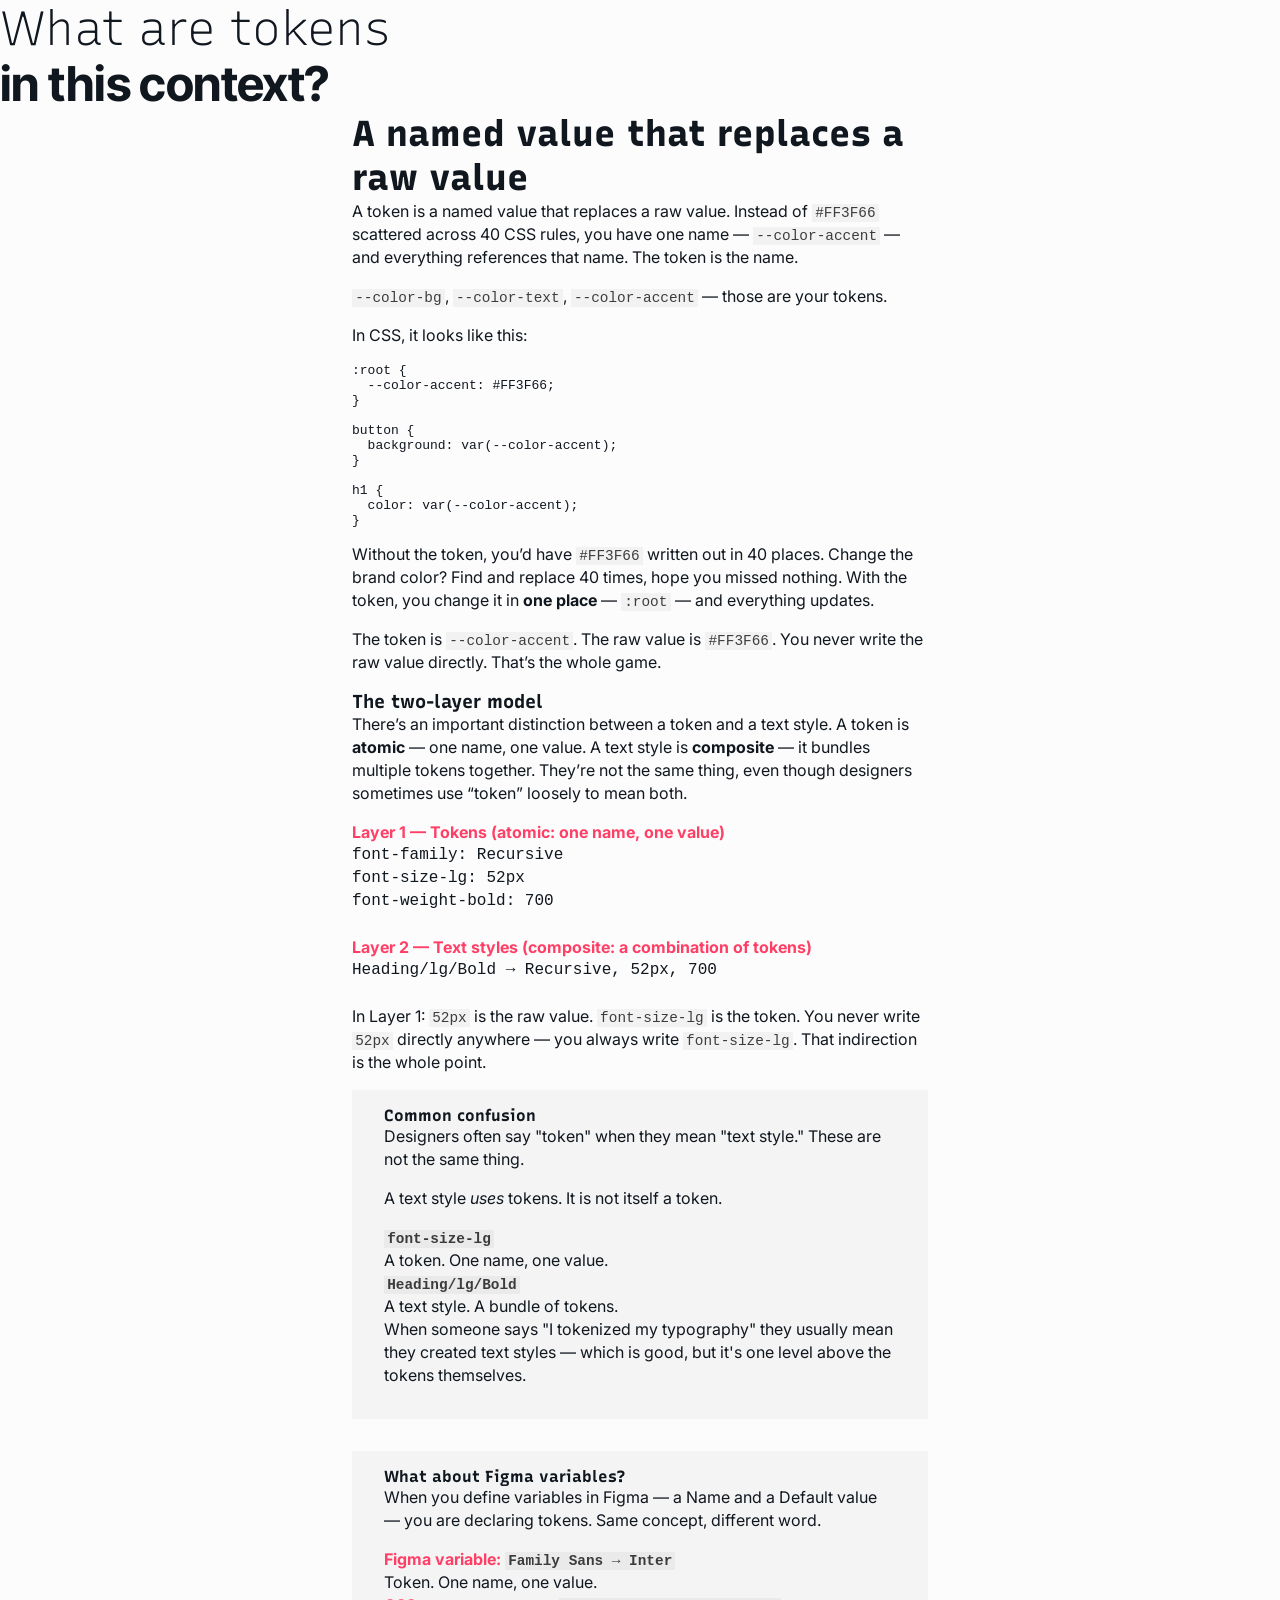
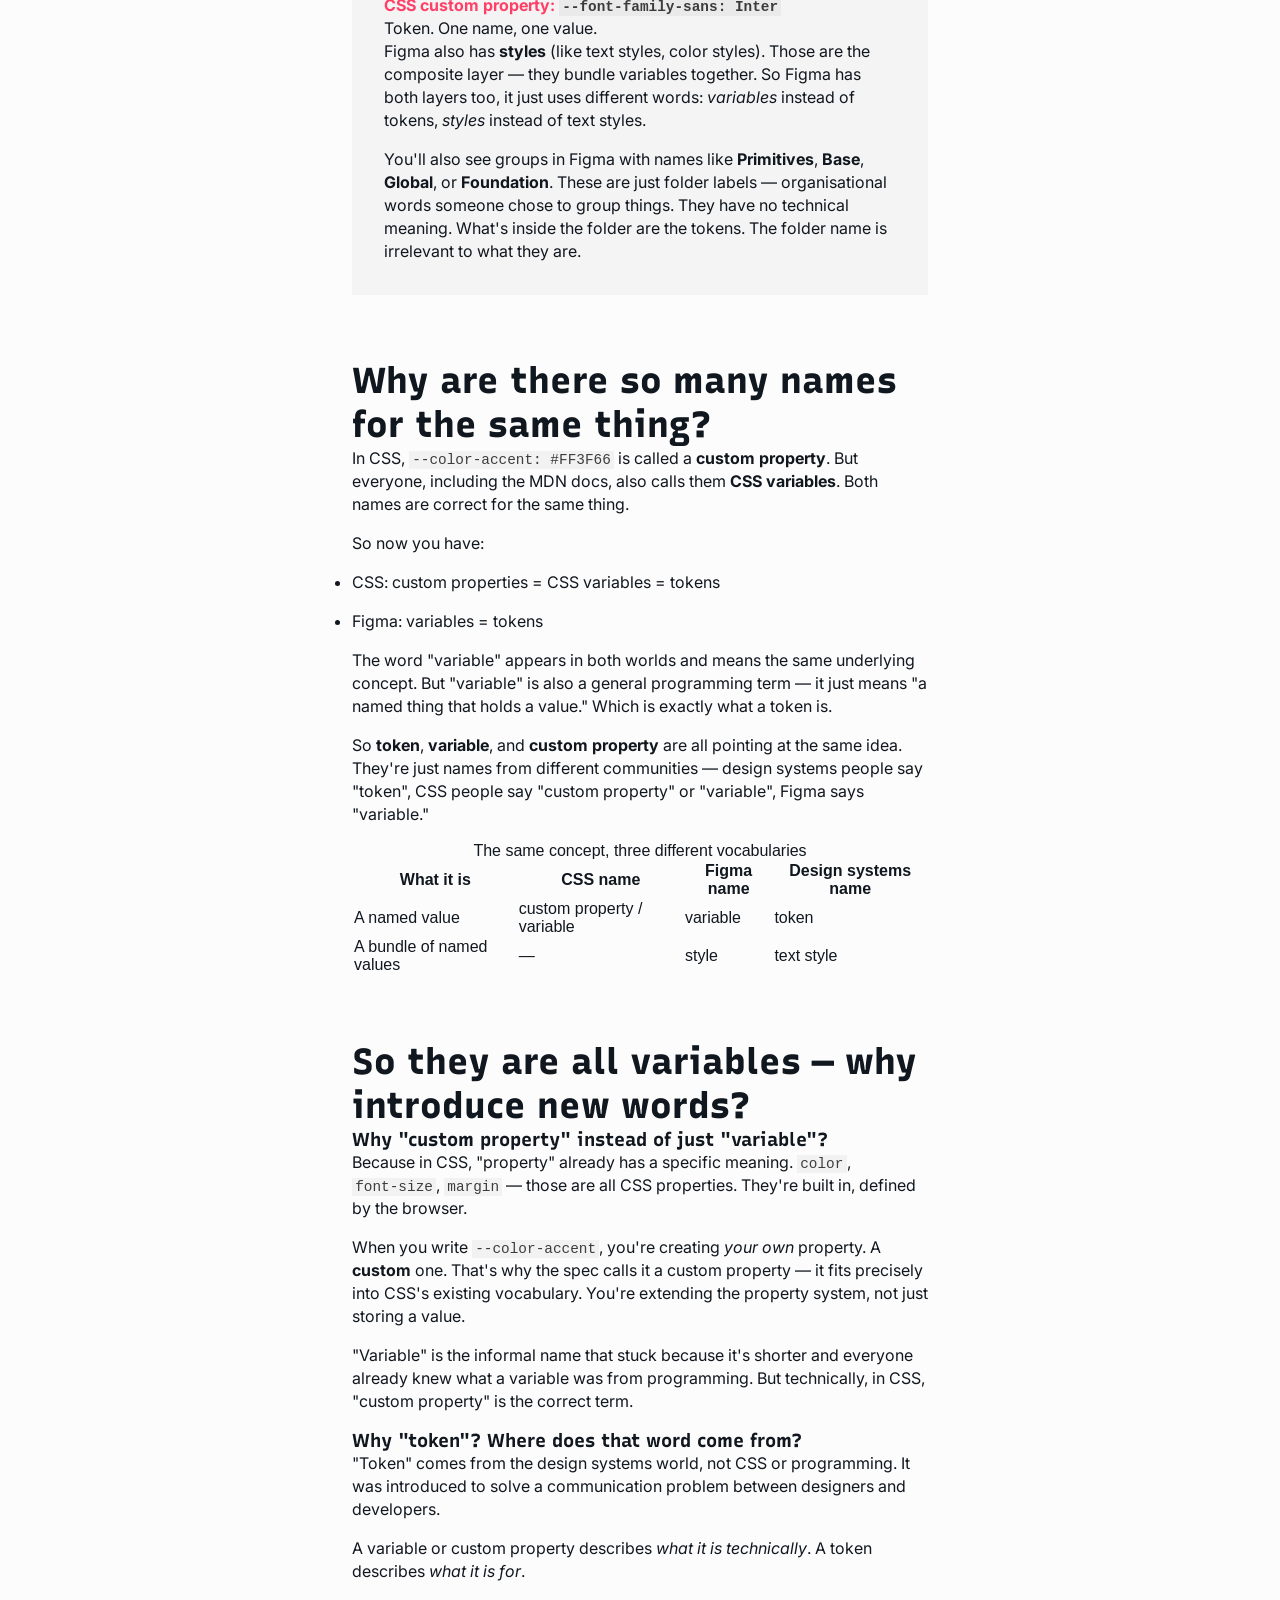
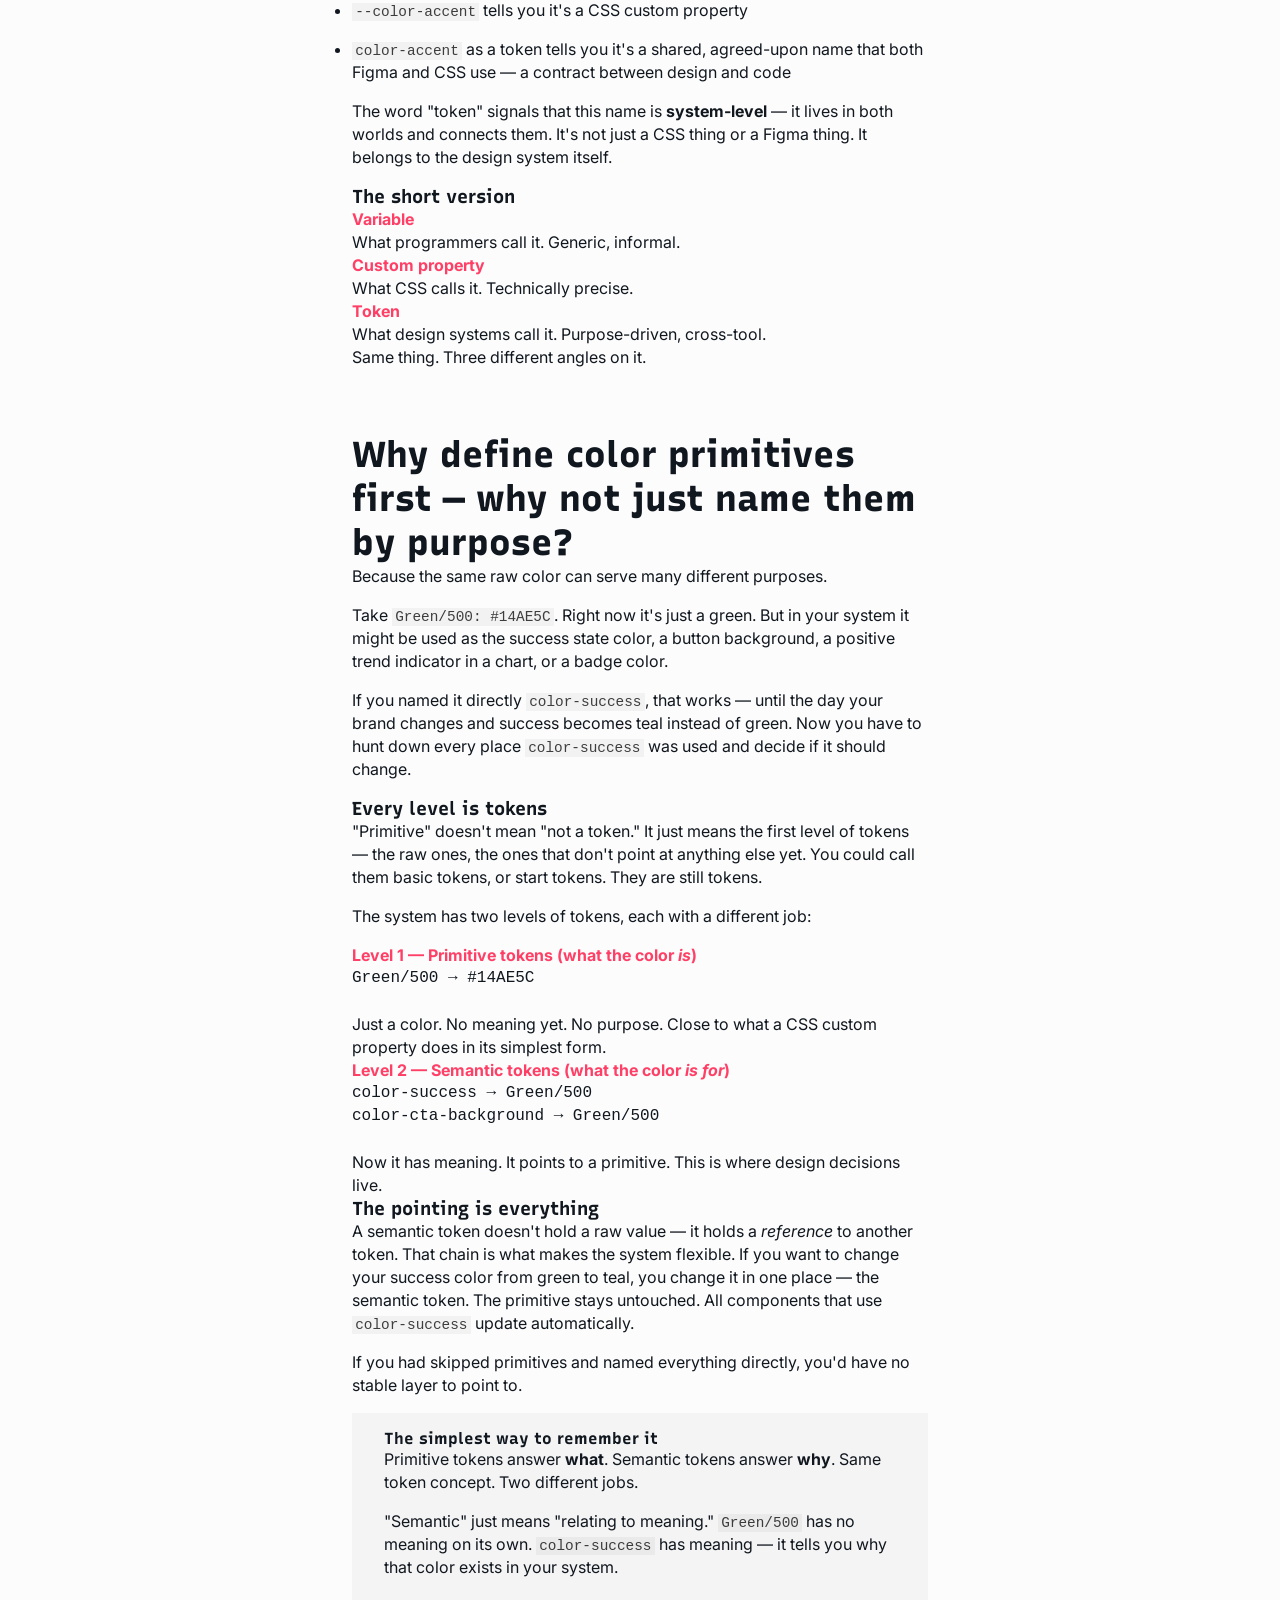
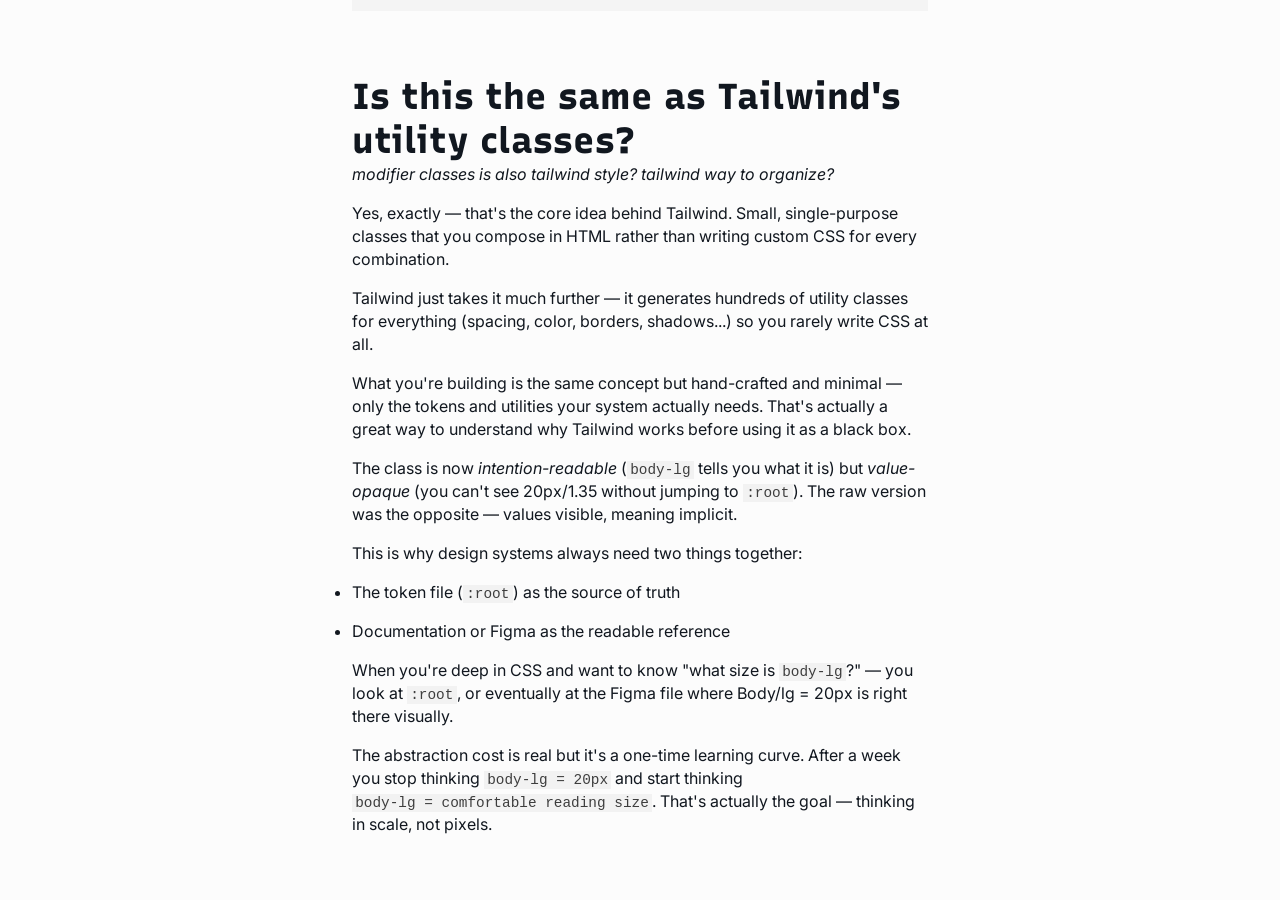
==== commit 5186031d: "Revise content on tokens and Tailwind, enhancing clarity and structure" ====
--- a/about-tokens.html
+++ b/about-tokens.html
@@ -92,6 +92,7 @@
                 When someone says "I tokenized my typography" they usually mean they created text styles — which is good, but it's one level above the tokens themselves.
             </p>
         </aside>
+        
 
         <aside>
             <h4>What about Figma variables?</h4>
@@ -260,134 +261,38 @@
 
 
         <section>
-        <h2 class="heading-md fw-extrabold">Tailwind is a token system — just not yours</h2>
-
-        <p>
-            Once you understand tokens, Tailwind suddenly makes sense. Tailwind is not a different idea — it's the same idea, taken to its logical extreme.
-        </p>
-        <p>
-            Someone built a complete token system — a full set of named values for spacing, color, typography, borders, shadows, everything — and then generated a utility class for every single one. Instead of writing <code>font-size: var(--font-size-lg)</code> in CSS, you write <code>text-lg</code> directly in HTML. The token is baked into the class name.
-        </p>
-
-        <h3>The parallel is exact</h3>
-        <dl>
-            <dt>Your token system</dt>
-            <dd><code>--font-size-lg: 52px</code> defined in <code>:root</code>, used via <code>var(--font-size-lg)</code> in CSS</dd>
-            <dt>Tailwind</dt>
-            <dd><code>font-size-lg: 52px</code> defined in Tailwind's config, used via <code>text-lg</code> in HTML</dd>
-        </dl>
-
-        <p>
-            Same indirection. Same one-place-to-change principle. Tailwind just moves the usage point from CSS into HTML, and pre-generates all the classes so you rarely write CSS at all.
-        </p>
-
-        <h3>The trade-off of naming</h3>
-        <p>
-            Whether you use your own tokens or Tailwind's, the trade-off is the same. A class like <code>body-lg</code> or <code>text-lg</code> is <em>intention-readable</em> — it tells you what it is. But it is also <em>value-opaque</em> — you can't see the actual size without looking it up. A raw value like <code>20px</code> is the opposite: the value is right there, but the meaning is invisible.
-        </p>
-        <p>
-            This is why token systems always need two things together: the token definitions as the source of truth, and documentation or Figma as the readable reference. After a while you stop thinking <code>text-lg = 20px</code> and start thinking <code>text-lg = comfortable reading size</code>. That's the goal — thinking in scale, not pixels.
-        </p>
-
-        <aside>
-            <h4>The key difference</h4>
-            <p>
-                Tailwind's tokens are someone else's decisions. Your token system is your own. Tailwind works well until your design needs something it didn't anticipate. Understanding tokens means you know exactly what Tailwind is doing — and when to go beyond it.
-            </p>
-        </aside>
-
-        </section>
-
-
-        <section>
-        <h2 class="heading-md fw-extrabold">Tailwind in the real world — what this means for designers</h2>
-
-        <p>
-            A lot of agencies use Tailwind, and for good reason. Every project has different developers, different timelines, different codebases. Building a custom token system from scratch every time is expensive. Tailwind gives them a solid, pre-built token system that every developer already knows. Onboarding a new developer? They know Tailwind. No documentation needed.
-        </p>
-        <p>
-            As a designer, "we're using Tailwind" is something you'll hear in project meetings. Knowing what it means changes how you work.
-        </p>
-
-        <h3>When working with a Tailwind project</h3>
-        <p>
-            Your Figma tokens need to match Tailwind's scale — or the handoff breaks. If your design uses <code>16px</code> spacing but Tailwind's nearest step is <code>14px</code> or <code>20px</code>, a developer will either bend the design or go off-script and customise Tailwind's config. Knowing this in advance saves a lot of friction. Design to the scale that exists in the codebase, or agree up front that the config will be customised.
-        </p>
-
-        <h3>Tailwind is configurable</h3>
-        <p>
-            Agencies that care about design quality don't always use Tailwind's default values. They customise Tailwind's config file with their own — their own spacing scale, their own type scale, their own color palette. The framework stays Tailwind, but the tokens become theirs. This is the middle ground between a fully custom system and pure off-the-shelf.
-        </p>
-        <p>
-            When this happens, your Figma variables should mirror that custom config exactly. The token names in Figma and the token names in Tailwind's config should match. That alignment is what makes design-to-code handoff smooth.
-        </p>
-
-        <aside>
-            <h4>The practical takeaway</h4>
-            <p>Always ask early: are you using Tailwind's default scale, or a custom config?</p>
-            <p>If the team uses <strong>Tailwind's default scale</strong>, your Figma variables should mirror the values Tailwind ships with — <code>space-4 = 16px</code>, <code>text-lg = 18px</code>, and so on. You don't invent your own scale. You match theirs.</p>
-            <p>If the team uses a <strong>custom Tailwind config</strong>, someone has already defined their own values in that config file. Your Figma variables should mirror those custom values exactly — same names, same numbers.</p>
-            <p>Either way, your Figma variables are not free to be anything you want. They need to reflect what's actually in the code. If they don't match, design and code drift apart and every handoff becomes a negotiation. If no one has asked that question yet — ask it. It's a design systems decision, and it's yours to care about.</p>
-        </aside>
-
-        </section>
-
-
-        <section>
-        <h2 class="heading-md fw-extrabold">A real example: joining a project using shadcn — no Figma file</h2>
-
-        <p>
-            You get called into a project. The team is already building with <strong>shadcn/ui</strong>. No Figma file exists. They need design solutions. Where do you start?
-        </p>
-        <p>
-            This is a situation where understanding tokens is not theoretical — it's the only way to work correctly.
-        </p>
-
-        <h3>What is shadcn?</h3>
-        <p>
-            shadcn/ui is a component library built on top of Tailwind. But it adds something important: it uses CSS custom properties for its core design tokens, especially colors. So it is a layer on top of Tailwind — not plain Tailwind.
-        </p>
-        <p>The shadcn color system looks like this in CSS:</p>
-        <pre>
---background: 0 0% 100%;
---foreground: 222.2 84% 4.9%;
---primary: 222.2 47.4% 11.2%;
---primary-foreground: 210 40% 98%;
-        </pre>
-        <p>
-            These are CSS custom properties — tokens — that shadcn components use internally. When a button changes color, it is because <code>--primary</code> changed. Not a Tailwind class. Not a hex value. A token.
-        </p>
-
-        <h3>So do all your Figma tokens have to be Tailwind tokens?</h3>
-        <p>
-            No — because you are actually dealing with two layers at once, and they work differently:
-        </p>
-        <dl>
-            <dt>Layer 1 — shadcn's semantic tokens</dt>
-            <dd>
-                The CSS custom properties above. These control the actual component appearance — backgrounds, borders, foreground colors. These you must match in Figma, because changing a button color means changing <code>--primary</code>, not a Tailwind class. These become your Figma variables.
-            </dd>
-            <dt>Layer 2 — Tailwind's scale</dt>
-            <dd>
-                Spacing, typography, sizing. Layout and component dimensions follow Tailwind's steps. These you should also respect in Figma, so your spacing and type decisions translate cleanly into code.
-            </dd>
-        </dl>
-
-        <h3>The workflow</h3>
-        <p>Starting from scratch on a shadcn project without a Figma file, this is the order of operations:</p>
-        <ol>
-            <li>Open the shadcn CSS variables — those become your Figma color variables. Match them exactly: same names, same values.</li>
-            <li>Check the Tailwind config — default or custom? That becomes your spacing and type scale in Figma.</li>
-            <li>Build your Figma system to mirror both layers. Now your design tokens and the codebase speak the same language.</li>
-        </ol>
-
-        <aside>
-            <h4>Note</h4>
-            <p>
-                There is an official shadcn Figma community file. But starting without it and mapping the tokens yourself is a valuable exercise — it forces you to understand what is underneath the components, rather than just copying styles. Once you have done it once, you understand what any component library is doing under the hood.
-            </p>
-        </aside>
-
-        </section>
+        <h2 class="heading-md fw-extrabold">Is this the same as Tailwind's utility classes?</h2>
+
+
+        <p>
+            <em>modifier classes is also tailwind style? tailwind way to organize?</em>
+        </p>
+        <p>
+            Yes, exactly — that's the core idea behind Tailwind. Small, single-purpose classes that you compose in HTML rather than writing custom CSS for every combination.
+        </p>
+        <p>
+            Tailwind just takes it much further — it generates hundreds of utility classes for everything (spacing, color, borders, shadows...) so you rarely write CSS at all.
+        </p>
+        <p>
+            What you're building is the same concept but hand-crafted and minimal — only the tokens and utilities your system actually needs. That's actually a great way to understand why Tailwind works before using it as a black box.
+        </p>
+
+        <p>
+            The class is now <em>intention-readable</em> (<code>body-lg</code> tells you what it is) but <em>value-opaque</em> (you can't see 20px/1.35 without jumping to <code>:root</code>). The raw version was the opposite — values visible, meaning implicit.
+        </p>
+        <p>
+            This is why design systems always need two things together:
+        </p>
+        <ul>
+            <li>The token file (<code>:root</code>) as the source of truth</li>
+            <li>Documentation or Figma as the readable reference</li>
+        </ul>
+        <p>
+            When you're deep in CSS and want to know "what size is <code>body-lg</code>?" — you look at <code>:root</code>, or eventually at the Figma file where Body/lg = 20px is right there visually.
+        </p>
+        <p>
+            The abstraction cost is real but it's a one-time learning curve. After a week you stop thinking <code>body-lg = 20px</code> and start thinking <code>body-lg = comfortable reading size</code>. That's actually the goal — thinking in scale, not pixels.
+        </p>
+    </section>
 </body>
 </html>
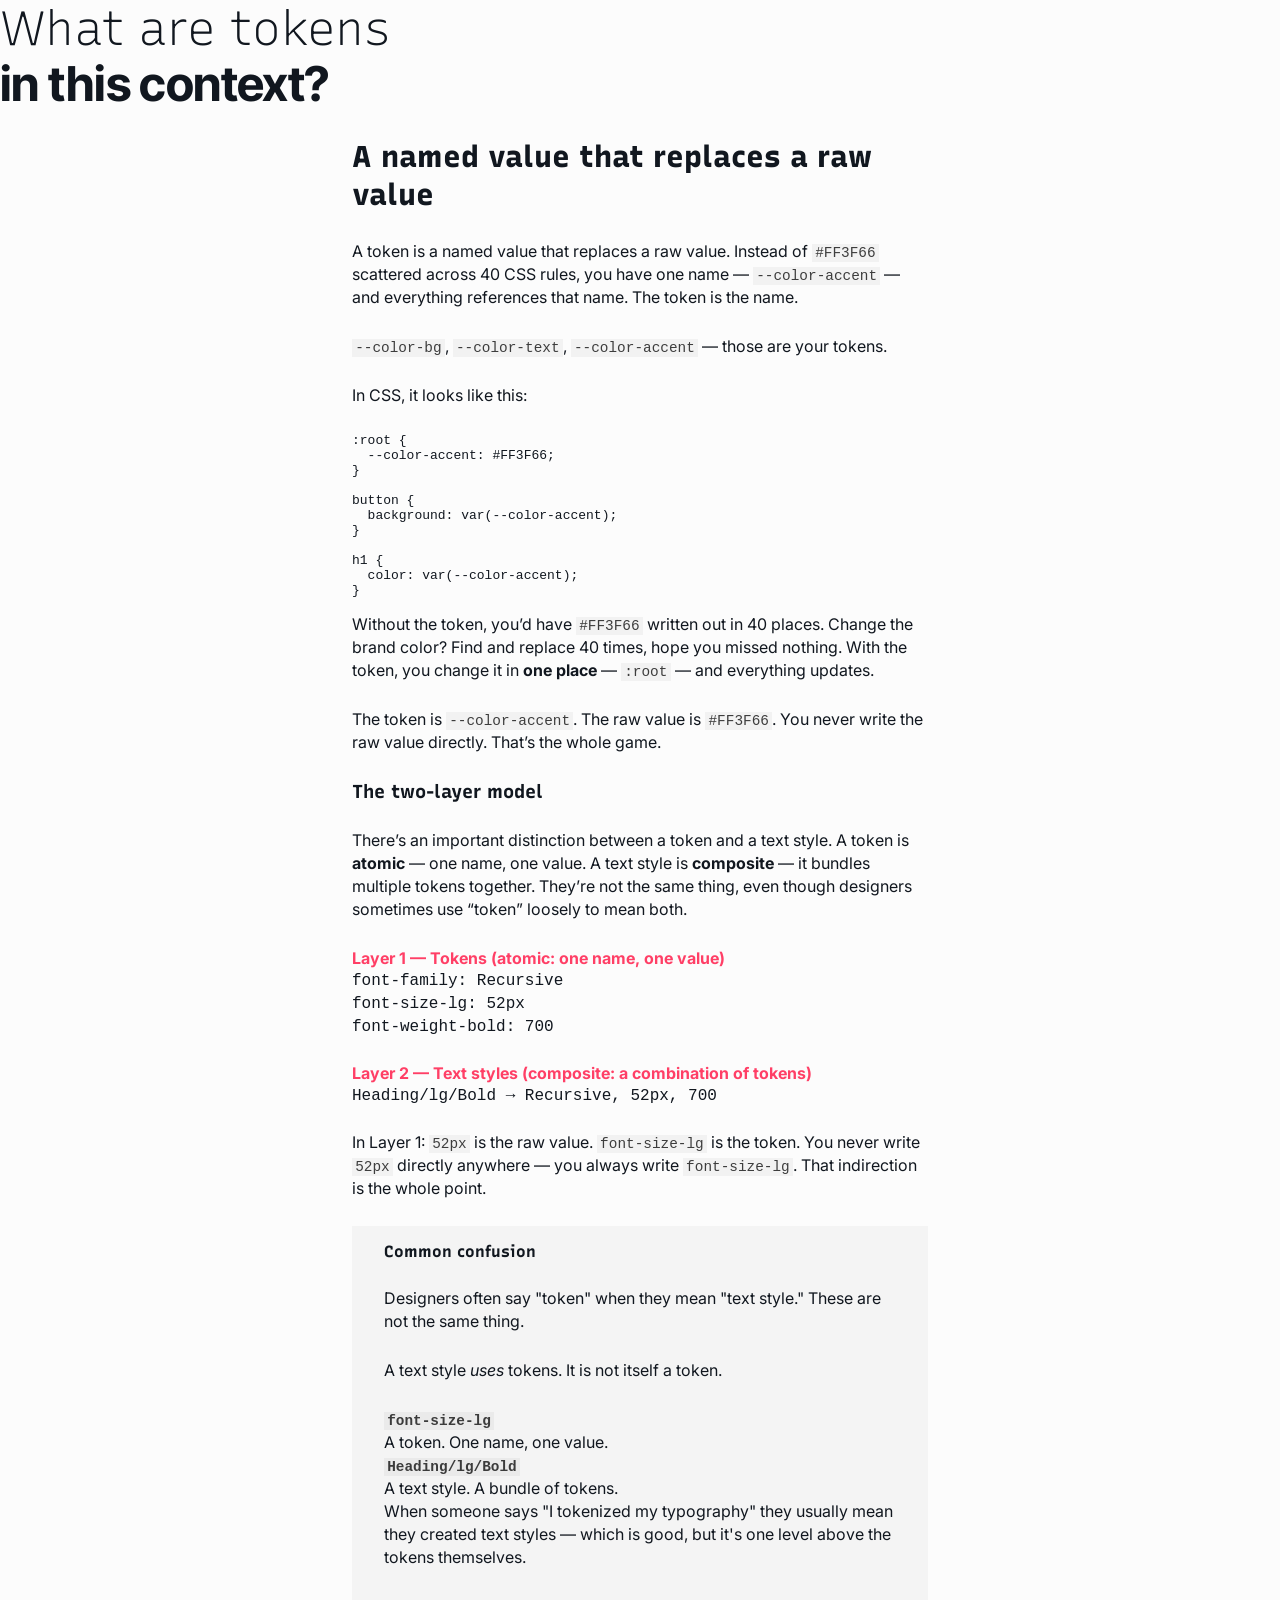
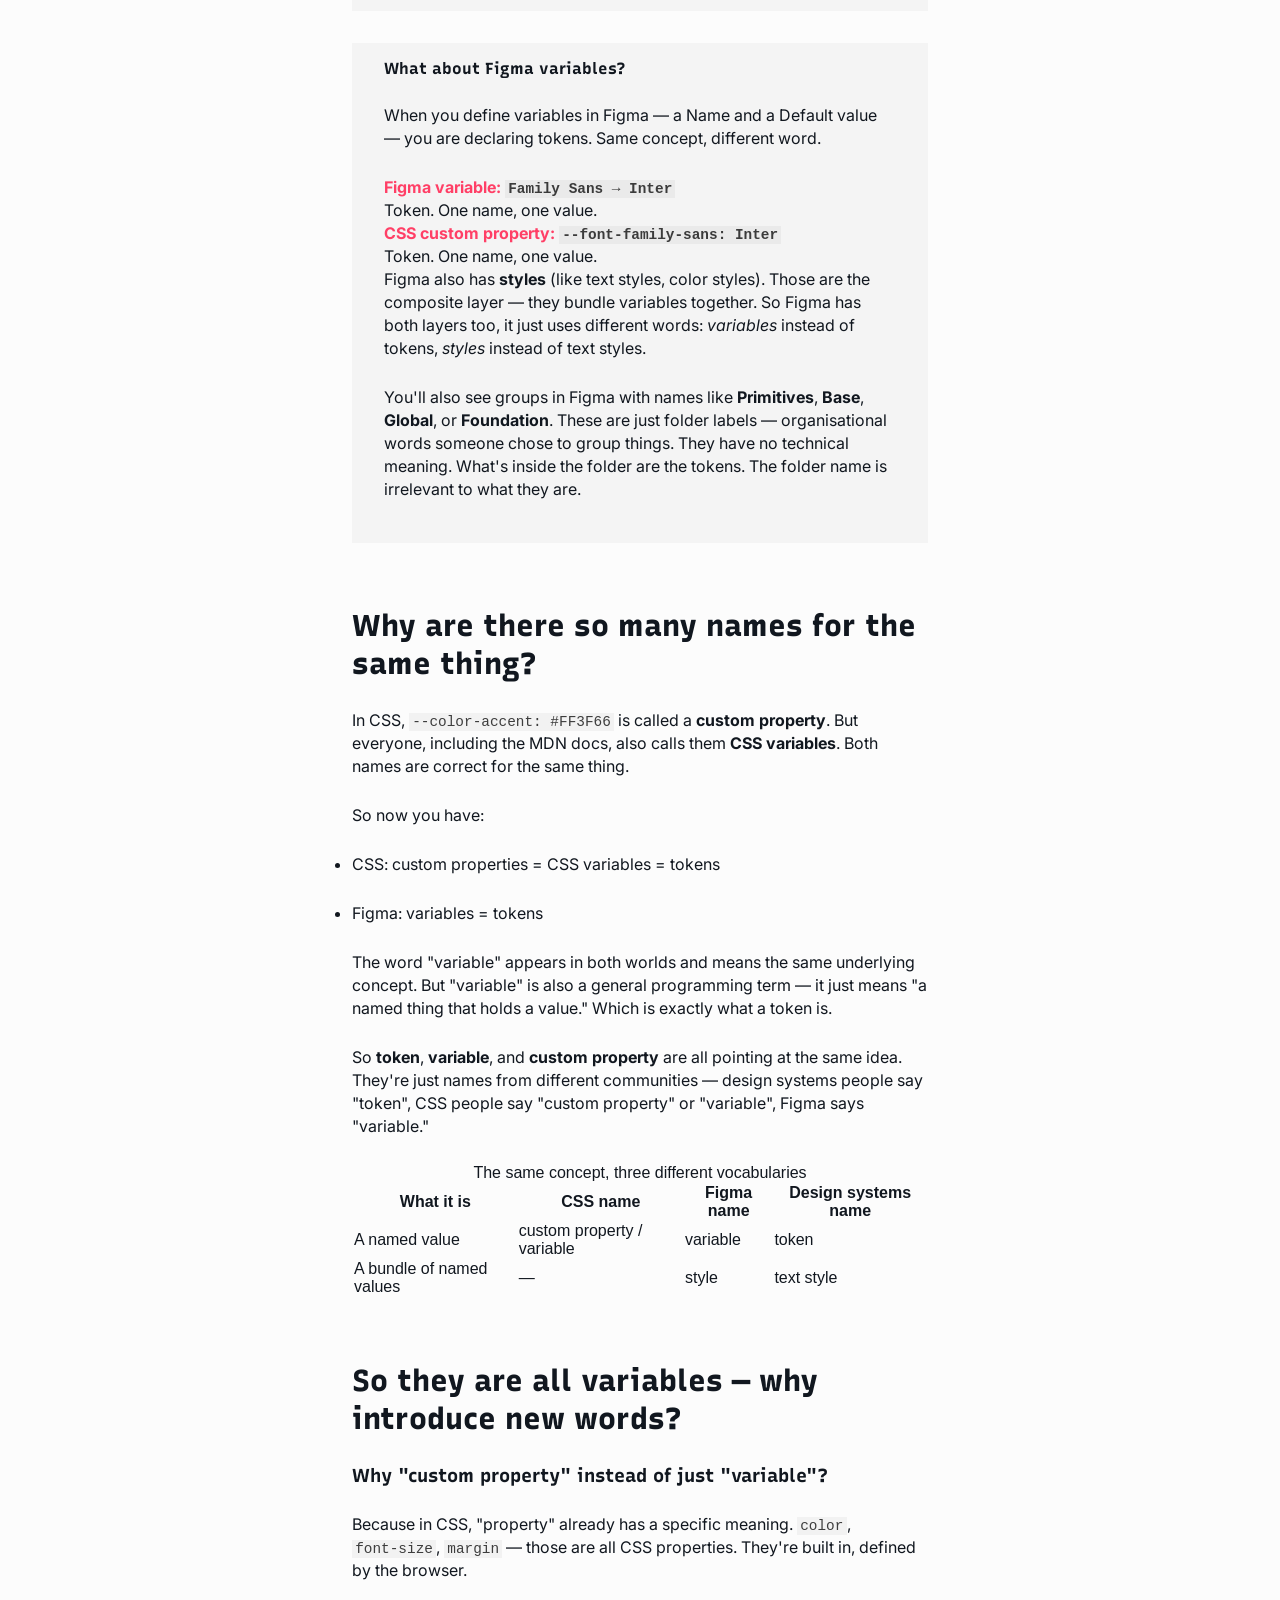
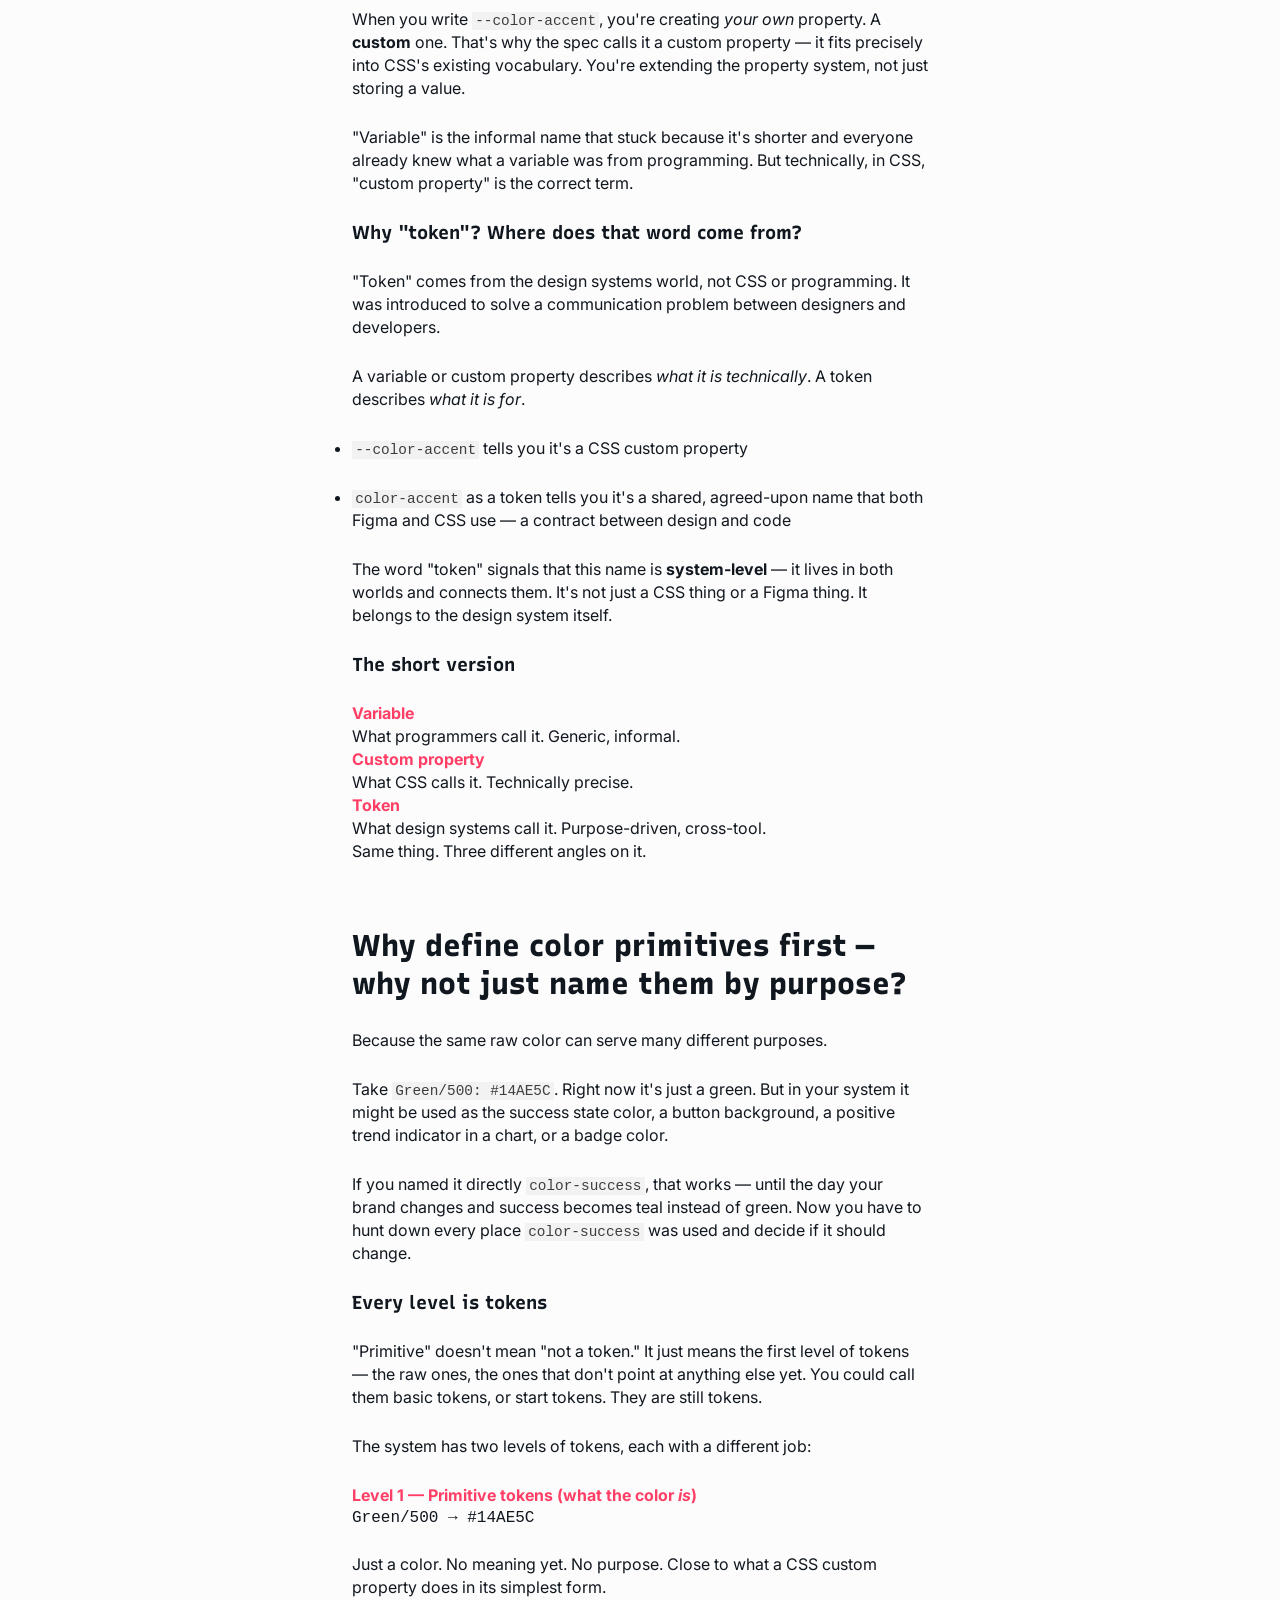
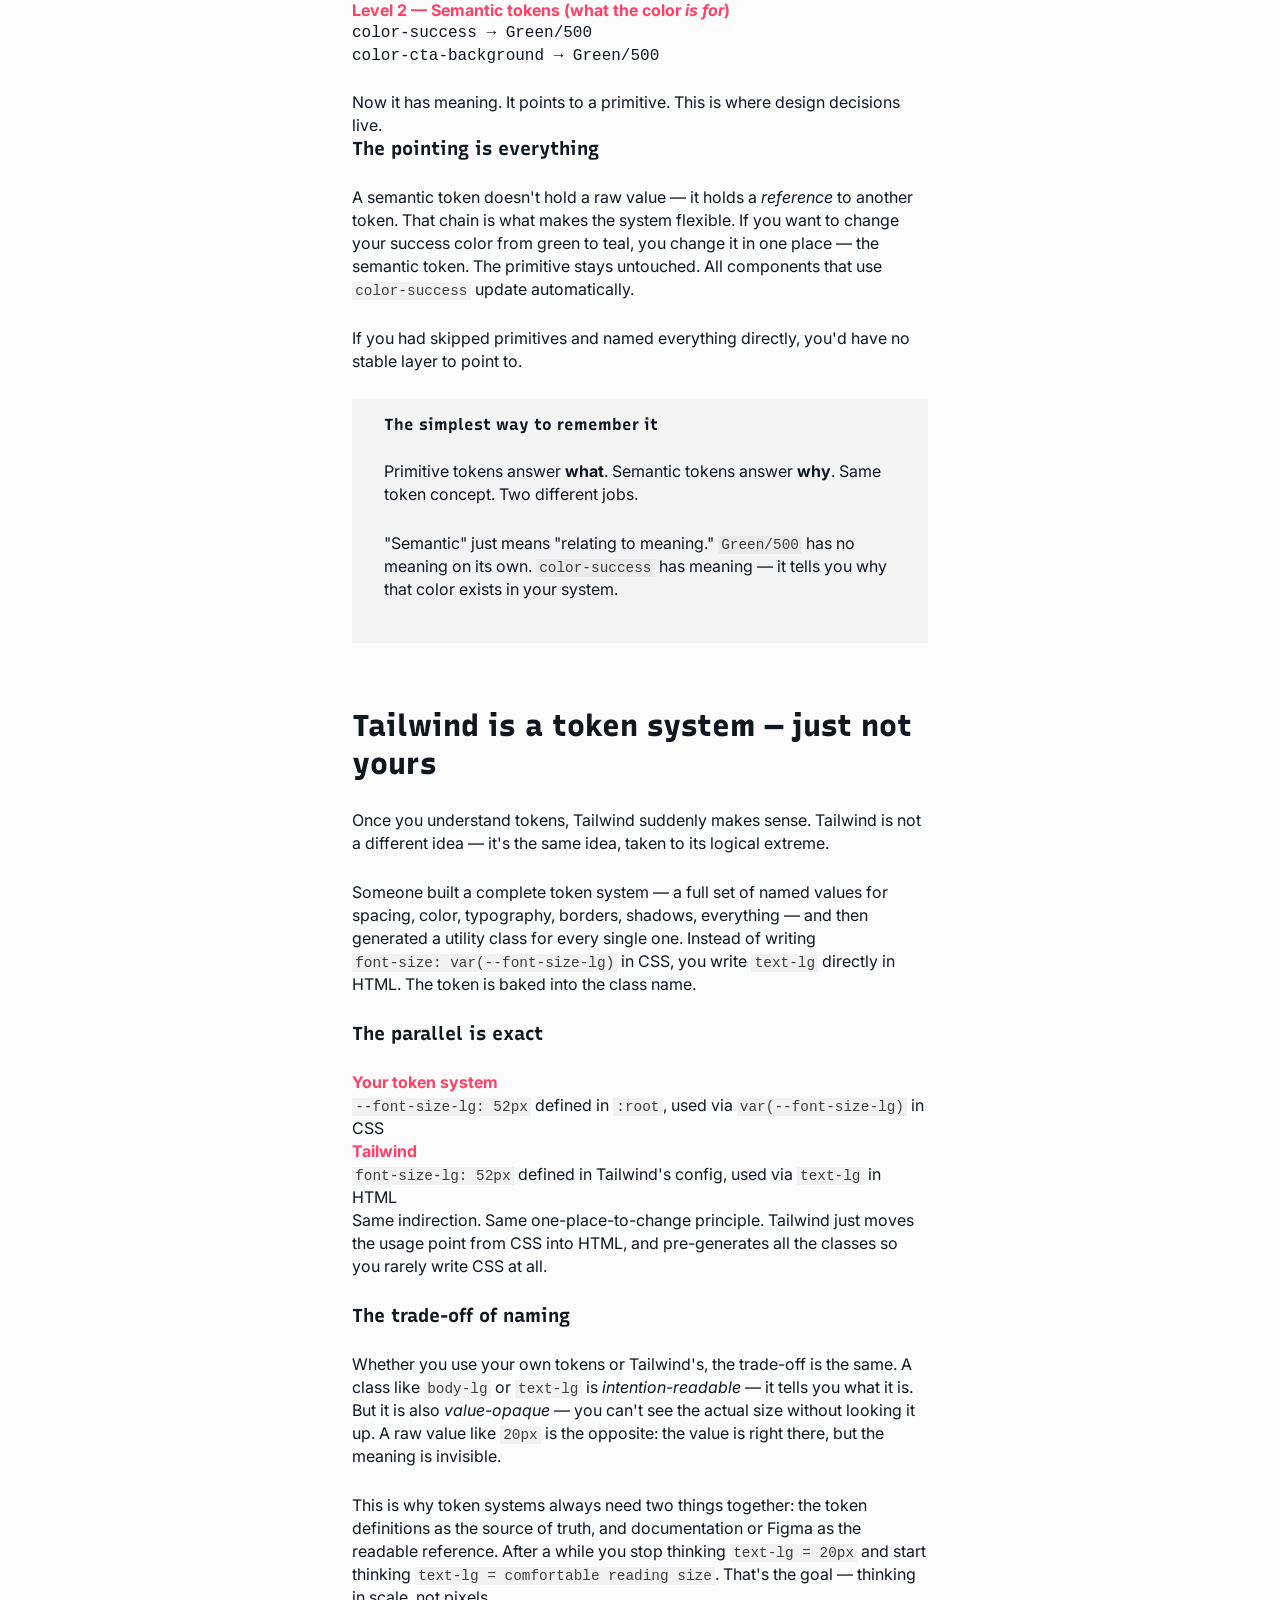
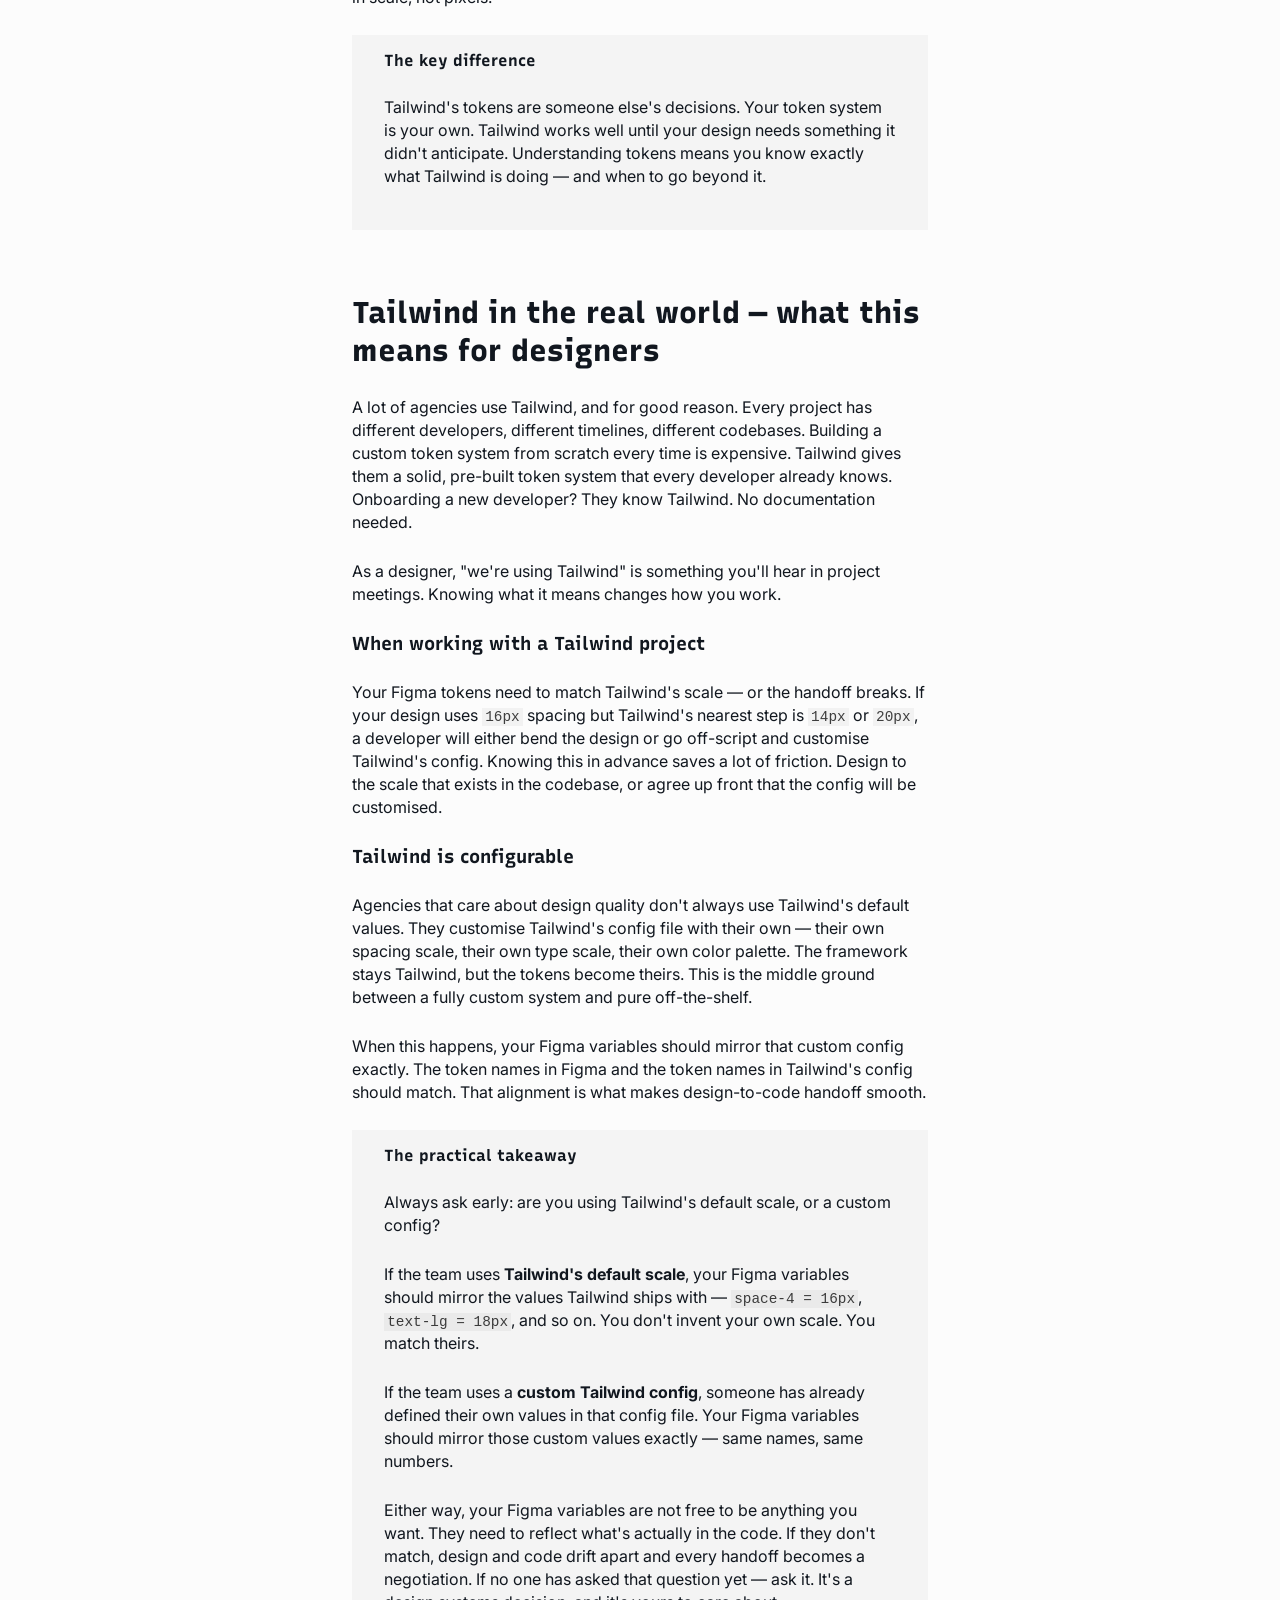
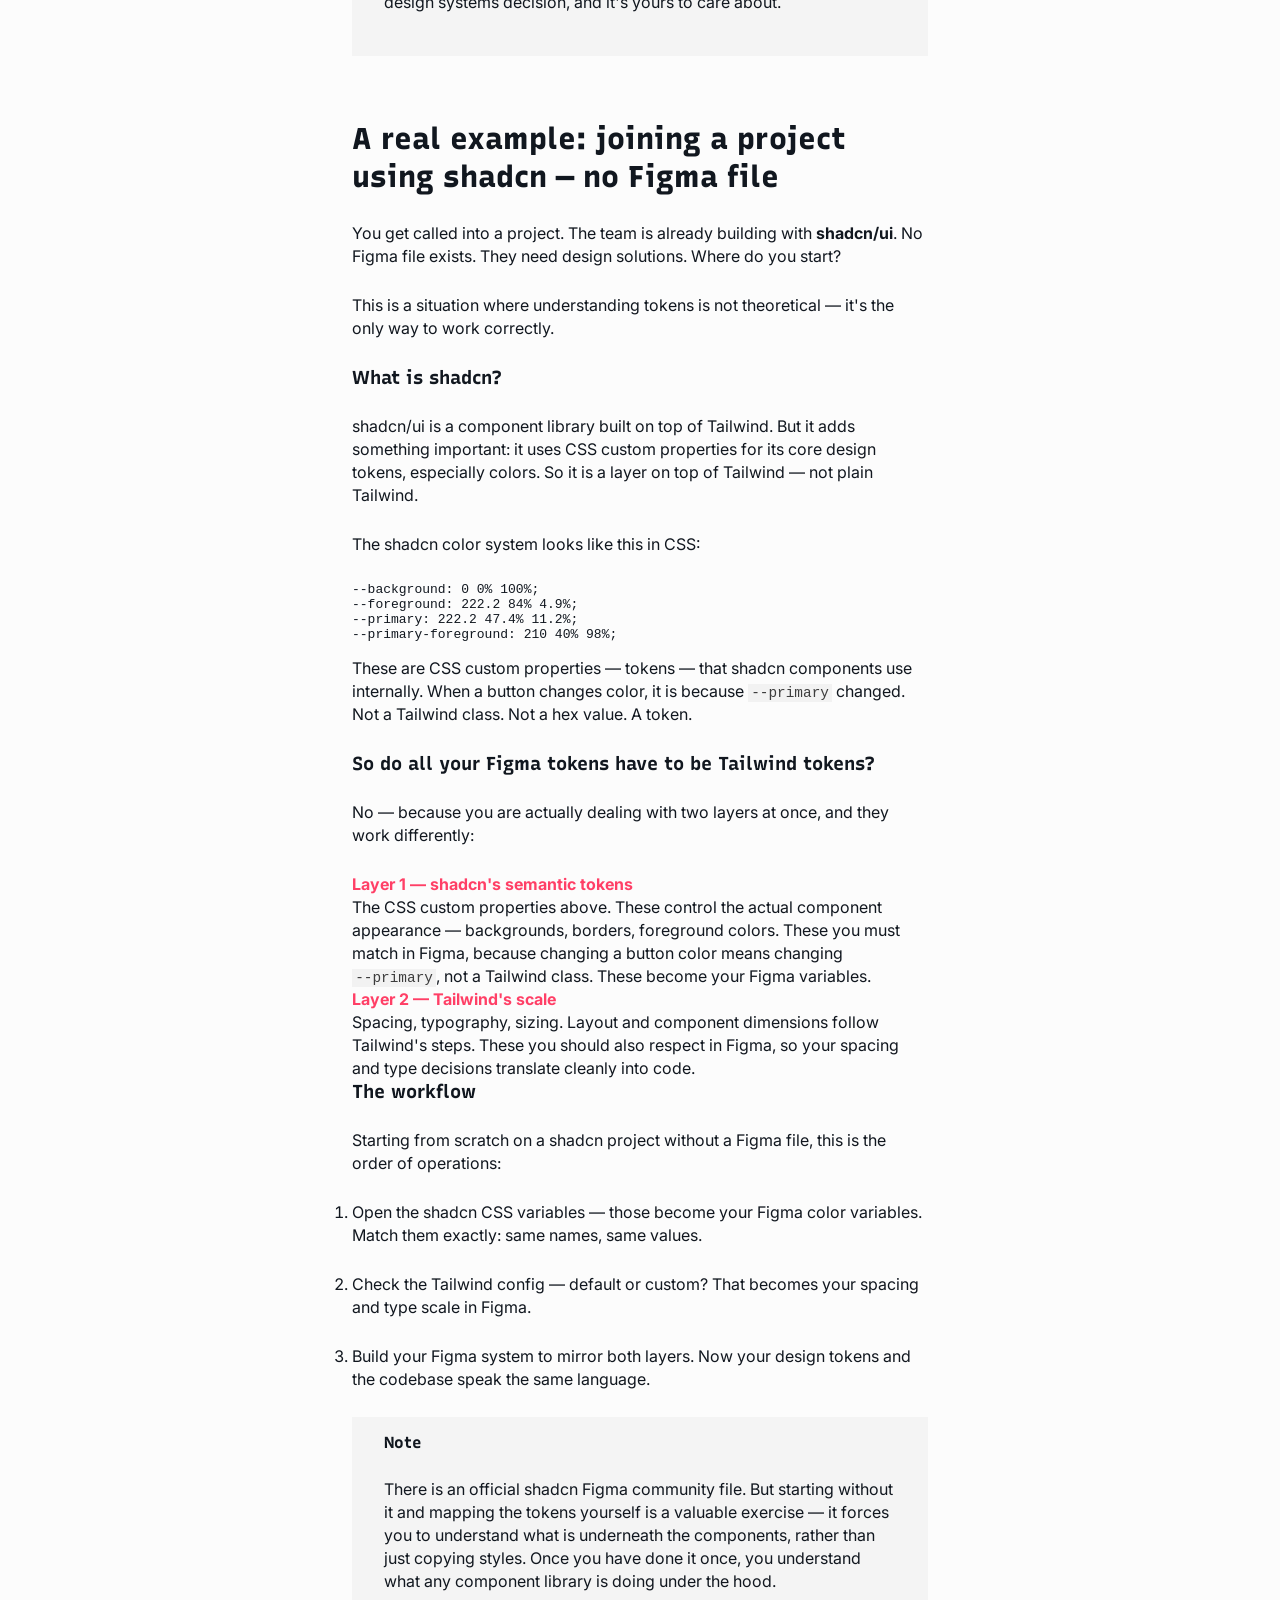
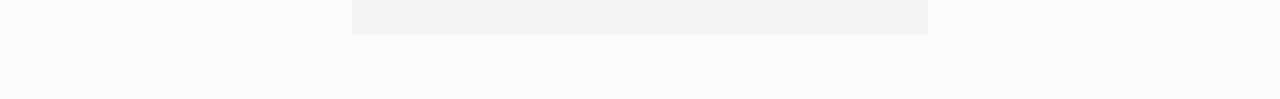
==== commit 480a2a02: "Update heading and paragraph margins for improved spacing consistency" ====
--- a/about-tokens.html
+++ b/about-tokens.html
@@ -19,7 +19,7 @@
     </h1>
     <section>
 
-        <h2 class="heading-md fw-extrabold">A named value that replaces a raw value</h2>
+        <h2 class="heading-sm fw-extrabold">A named value that replaces a raw value</h2>
         <p>
             A token is a named value that replaces a raw value. Instead of <code>#FF3F66</code> scattered across 40 CSS rules, you have one name — <code>--color-accent</code> — and everything references that name. The token is the name.
         </p>
@@ -92,7 +92,6 @@
                 When someone says "I tokenized my typography" they usually mean they created text styles — which is good, but it's one level above the tokens themselves.
             </p>
         </aside>
-        
 
         <aside>
             <h4>What about Figma variables?</h4>
@@ -116,7 +115,7 @@
         </section>
 
         <section>
-        <h2 class="heading-md fw-extrabold">Why are there so many names for the same thing?</h2>
+        <h2 class="heading-sm fw-extrabold">Why are there so many names for the same thing?</h2>
 
         <p>
             In CSS, <code>--color-accent: #FF3F66</code> is called a <strong>custom property</strong>. But everyone, including the MDN docs, also calls them <strong>CSS variables</strong>. Both names are correct for the same thing.
@@ -163,7 +162,7 @@
 
 
         <section>
-        <h2 class="heading-md fw-extrabold">So they are all variables — why introduce new words?</h2>
+        <h2 class="heading-sm fw-extrabold">So they are all variables — why introduce new words?</h2>
 
         <h3>Why "custom property" instead of just "variable"?</h3>
         <p>
@@ -206,7 +205,7 @@
 
 
         <section>
-        <h2 class="heading-md fw-extrabold">Why define color primitives first — why not just name them by purpose?</h2>
+        <h2 class="heading-sm fw-extrabold">Why define color primitives first — why not just name them by purpose?</h2>
 
         <p>
             Because the same raw color can serve many different purposes.
@@ -261,38 +260,134 @@
 
 
         <section>
-        <h2 class="heading-md fw-extrabold">Is this the same as Tailwind's utility classes?</h2>
-
-
-        <p>
-            <em>modifier classes is also tailwind style? tailwind way to organize?</em>
-        </p>
-        <p>
-            Yes, exactly — that's the core idea behind Tailwind. Small, single-purpose classes that you compose in HTML rather than writing custom CSS for every combination.
-        </p>
-        <p>
-            Tailwind just takes it much further — it generates hundreds of utility classes for everything (spacing, color, borders, shadows...) so you rarely write CSS at all.
-        </p>
-        <p>
-            What you're building is the same concept but hand-crafted and minimal — only the tokens and utilities your system actually needs. That's actually a great way to understand why Tailwind works before using it as a black box.
-        </p>
-
-        <p>
-            The class is now <em>intention-readable</em> (<code>body-lg</code> tells you what it is) but <em>value-opaque</em> (you can't see 20px/1.35 without jumping to <code>:root</code>). The raw version was the opposite — values visible, meaning implicit.
-        </p>
-        <p>
-            This is why design systems always need two things together:
-        </p>
-        <ul>
-            <li>The token file (<code>:root</code>) as the source of truth</li>
-            <li>Documentation or Figma as the readable reference</li>
-        </ul>
-        <p>
-            When you're deep in CSS and want to know "what size is <code>body-lg</code>?" — you look at <code>:root</code>, or eventually at the Figma file where Body/lg = 20px is right there visually.
-        </p>
-        <p>
-            The abstraction cost is real but it's a one-time learning curve. After a week you stop thinking <code>body-lg = 20px</code> and start thinking <code>body-lg = comfortable reading size</code>. That's actually the goal — thinking in scale, not pixels.
-        </p>
-    </section>
+        <h2 class="heading-sm fw-extrabold">Tailwind is a token system — just not yours</h2>
+
+        <p>
+            Once you understand tokens, Tailwind suddenly makes sense. Tailwind is not a different idea — it's the same idea, taken to its logical extreme.
+        </p>
+        <p>
+            Someone built a complete token system — a full set of named values for spacing, color, typography, borders, shadows, everything — and then generated a utility class for every single one. Instead of writing <code>font-size: var(--font-size-lg)</code> in CSS, you write <code>text-lg</code> directly in HTML. The token is baked into the class name.
+        </p>
+
+        <h3>The parallel is exact</h3>
+        <dl>
+            <dt>Your token system</dt>
+            <dd><code>--font-size-lg: 52px</code> defined in <code>:root</code>, used via <code>var(--font-size-lg)</code> in CSS</dd>
+            <dt>Tailwind</dt>
+            <dd><code>font-size-lg: 52px</code> defined in Tailwind's config, used via <code>text-lg</code> in HTML</dd>
+        </dl>
+
+        <p>
+            Same indirection. Same one-place-to-change principle. Tailwind just moves the usage point from CSS into HTML, and pre-generates all the classes so you rarely write CSS at all.
+        </p>
+
+        <h3>The trade-off of naming</h3>
+        <p>
+            Whether you use your own tokens or Tailwind's, the trade-off is the same. A class like <code>body-lg</code> or <code>text-lg</code> is <em>intention-readable</em> — it tells you what it is. But it is also <em>value-opaque</em> — you can't see the actual size without looking it up. A raw value like <code>20px</code> is the opposite: the value is right there, but the meaning is invisible.
+        </p>
+        <p>
+            This is why token systems always need two things together: the token definitions as the source of truth, and documentation or Figma as the readable reference. After a while you stop thinking <code>text-lg = 20px</code> and start thinking <code>text-lg = comfortable reading size</code>. That's the goal — thinking in scale, not pixels.
+        </p>
+
+        <aside>
+            <h4>The key difference</h4>
+            <p>
+                Tailwind's tokens are someone else's decisions. Your token system is your own. Tailwind works well until your design needs something it didn't anticipate. Understanding tokens means you know exactly what Tailwind is doing — and when to go beyond it.
+            </p>
+        </aside>
+
+        </section>
+
+
+        <section>
+        <h2 class="heading-sm fw-extrabold">Tailwind in the real world — what this means for designers</h2>
+
+        <p>
+            A lot of agencies use Tailwind, and for good reason. Every project has different developers, different timelines, different codebases. Building a custom token system from scratch every time is expensive. Tailwind gives them a solid, pre-built token system that every developer already knows. Onboarding a new developer? They know Tailwind. No documentation needed.
+        </p>
+        <p>
+            As a designer, "we're using Tailwind" is something you'll hear in project meetings. Knowing what it means changes how you work.
+        </p>
+
+        <h3>When working with a Tailwind project</h3>
+        <p>
+            Your Figma tokens need to match Tailwind's scale — or the handoff breaks. If your design uses <code>16px</code> spacing but Tailwind's nearest step is <code>14px</code> or <code>20px</code>, a developer will either bend the design or go off-script and customise Tailwind's config. Knowing this in advance saves a lot of friction. Design to the scale that exists in the codebase, or agree up front that the config will be customised.
+        </p>
+
+        <h3>Tailwind is configurable</h3>
+        <p>
+            Agencies that care about design quality don't always use Tailwind's default values. They customise Tailwind's config file with their own — their own spacing scale, their own type scale, their own color palette. The framework stays Tailwind, but the tokens become theirs. This is the middle ground between a fully custom system and pure off-the-shelf.
+        </p>
+        <p>
+            When this happens, your Figma variables should mirror that custom config exactly. The token names in Figma and the token names in Tailwind's config should match. That alignment is what makes design-to-code handoff smooth.
+        </p>
+
+        <aside>
+            <h4>The practical takeaway</h4>
+            <p>Always ask early: are you using Tailwind's default scale, or a custom config?</p>
+            <p>If the team uses <strong>Tailwind's default scale</strong>, your Figma variables should mirror the values Tailwind ships with — <code>space-4 = 16px</code>, <code>text-lg = 18px</code>, and so on. You don't invent your own scale. You match theirs.</p>
+            <p>If the team uses a <strong>custom Tailwind config</strong>, someone has already defined their own values in that config file. Your Figma variables should mirror those custom values exactly — same names, same numbers.</p>
+            <p>Either way, your Figma variables are not free to be anything you want. They need to reflect what's actually in the code. If they don't match, design and code drift apart and every handoff becomes a negotiation. If no one has asked that question yet — ask it. It's a design systems decision, and it's yours to care about.</p>
+        </aside>
+
+        </section>
+
+
+        <section>
+        <h2 class="heading-sm fw-extrabold">A real example: joining a project using shadcn — no Figma file</h2>
+
+        <p>
+            You get called into a project. The team is already building with <strong>shadcn/ui</strong>. No Figma file exists. They need design solutions. Where do you start?
+        </p>
+        <p>
+            This is a situation where understanding tokens is not theoretical — it's the only way to work correctly.
+        </p>
+
+        <h3>What is shadcn?</h3>
+        <p>
+            shadcn/ui is a component library built on top of Tailwind. But it adds something important: it uses CSS custom properties for its core design tokens, especially colors. So it is a layer on top of Tailwind — not plain Tailwind.
+        </p>
+        <p>The shadcn color system looks like this in CSS:</p>
+        <pre>
+--background: 0 0% 100%;
+--foreground: 222.2 84% 4.9%;
+--primary: 222.2 47.4% 11.2%;
+--primary-foreground: 210 40% 98%;
+        </pre>
+        <p>
+            These are CSS custom properties — tokens — that shadcn components use internally. When a button changes color, it is because <code>--primary</code> changed. Not a Tailwind class. Not a hex value. A token.
+        </p>
+
+        <h3>So do all your Figma tokens have to be Tailwind tokens?</h3>
+        <p>
+            No — because you are actually dealing with two layers at once, and they work differently:
+        </p>
+        <dl>
+            <dt>Layer 1 — shadcn's semantic tokens</dt>
+            <dd>
+                The CSS custom properties above. These control the actual component appearance — backgrounds, borders, foreground colors. These you must match in Figma, because changing a button color means changing <code>--primary</code>, not a Tailwind class. These become your Figma variables.
+            </dd>
+            <dt>Layer 2 — Tailwind's scale</dt>
+            <dd>
+                Spacing, typography, sizing. Layout and component dimensions follow Tailwind's steps. These you should also respect in Figma, so your spacing and type decisions translate cleanly into code.
+            </dd>
+        </dl>
+
+        <h3>The workflow</h3>
+        <p>Starting from scratch on a shadcn project without a Figma file, this is the order of operations:</p>
+        <ol>
+            <li>Open the shadcn CSS variables — those become your Figma color variables. Match them exactly: same names, same values.</li>
+            <li>Check the Tailwind config — default or custom? That becomes your spacing and type scale in Figma.</li>
+            <li>Build your Figma system to mirror both layers. Now your design tokens and the codebase speak the same language.</li>
+        </ol>
+
+        <aside>
+            <h4>Note</h4>
+            <p>
+                There is an official shadcn Figma community file. But starting without it and mapping the tokens yourself is a valuable exercise — it forces you to understand what is underneath the components, rather than just copying styles. Once you have done it once, you understand what any component library is doing under the hood.
+            </p>
+        </aside>
+
+        </section>
 </body>
 </html>
--- a/css/style.css
+++ b/css/style.css
@@ -100,11 +100,12 @@
     font-size: var(--body-md-size);
     line-height: var(--body-md-line-height);
     font-weight: var(--fw-regular);
-    margin-bottom: 1em;
+    margin-bottom: 1.625rem;
 }
 
 h1, h2, h3, h4, h5, h6 {
     font-family: var(--font-heading);
+     margin-bottom: 1.625rem;
 }
 
 .heading-lg {
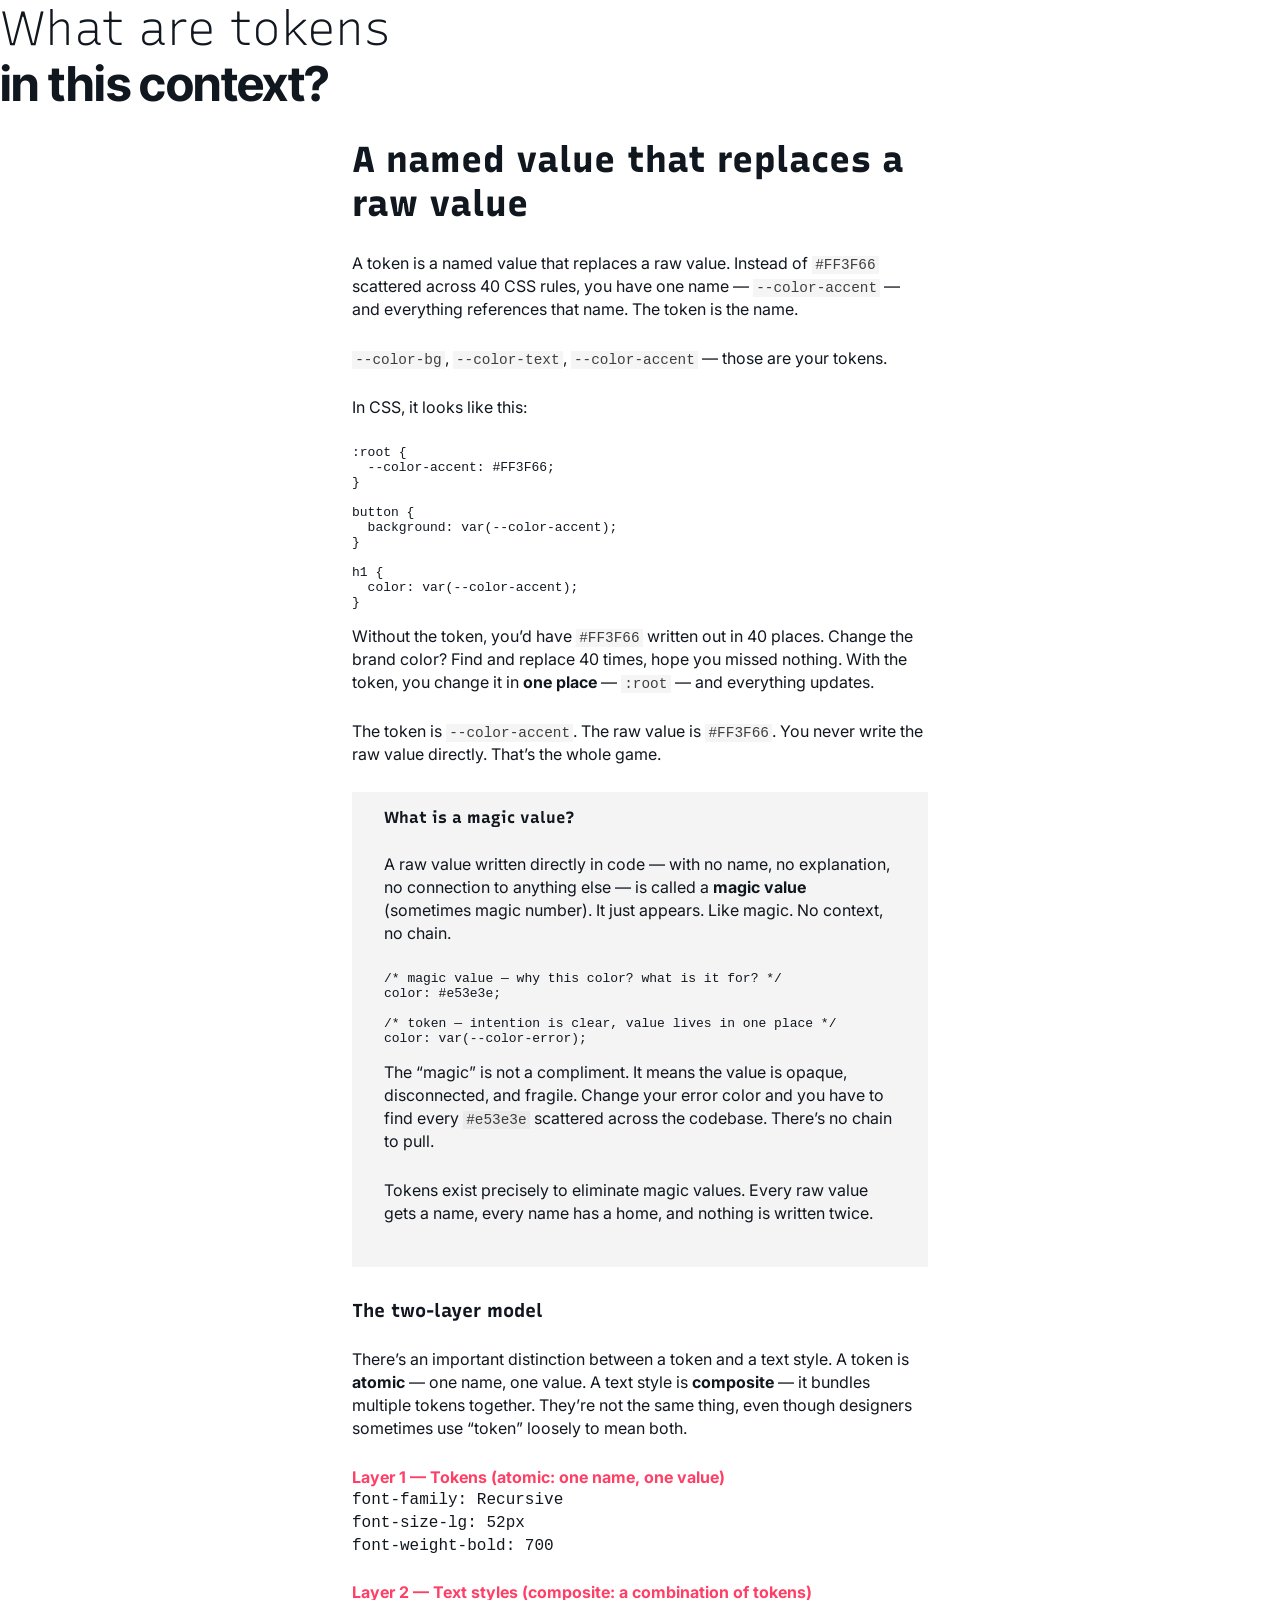
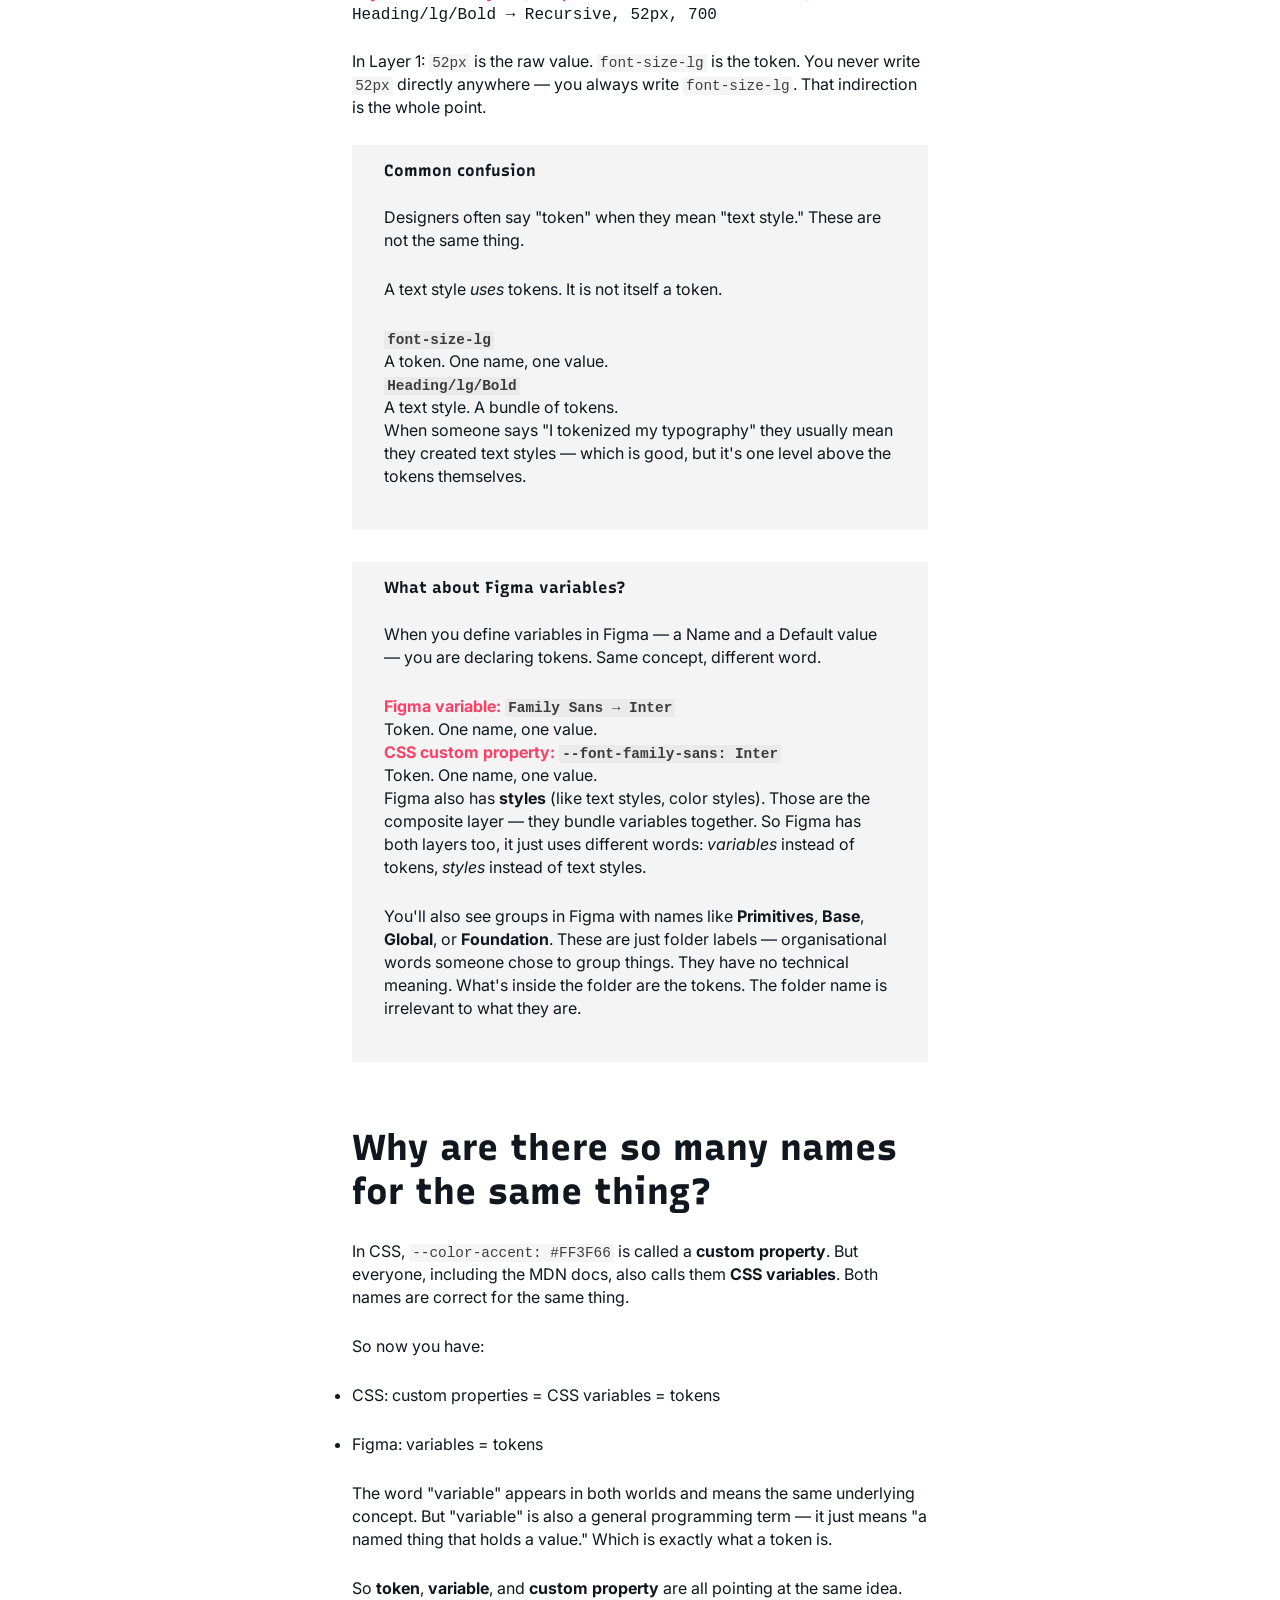
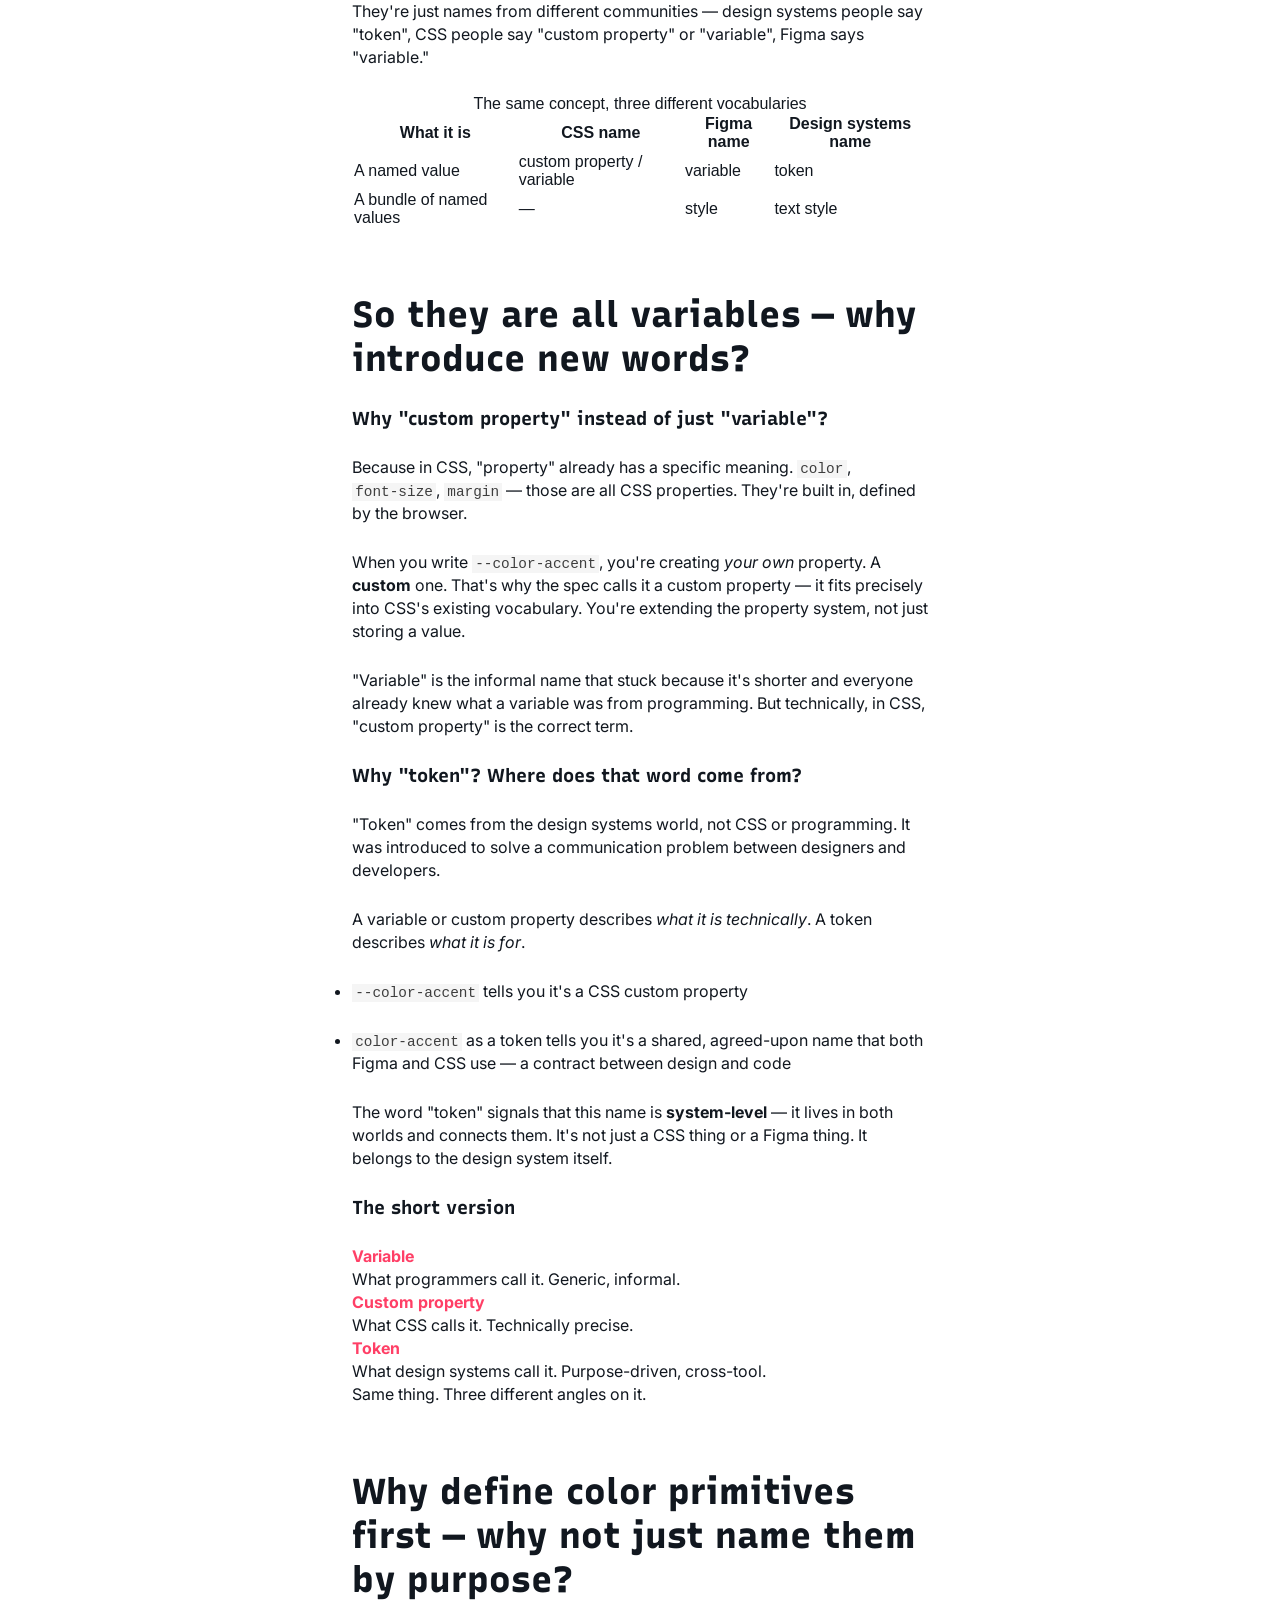
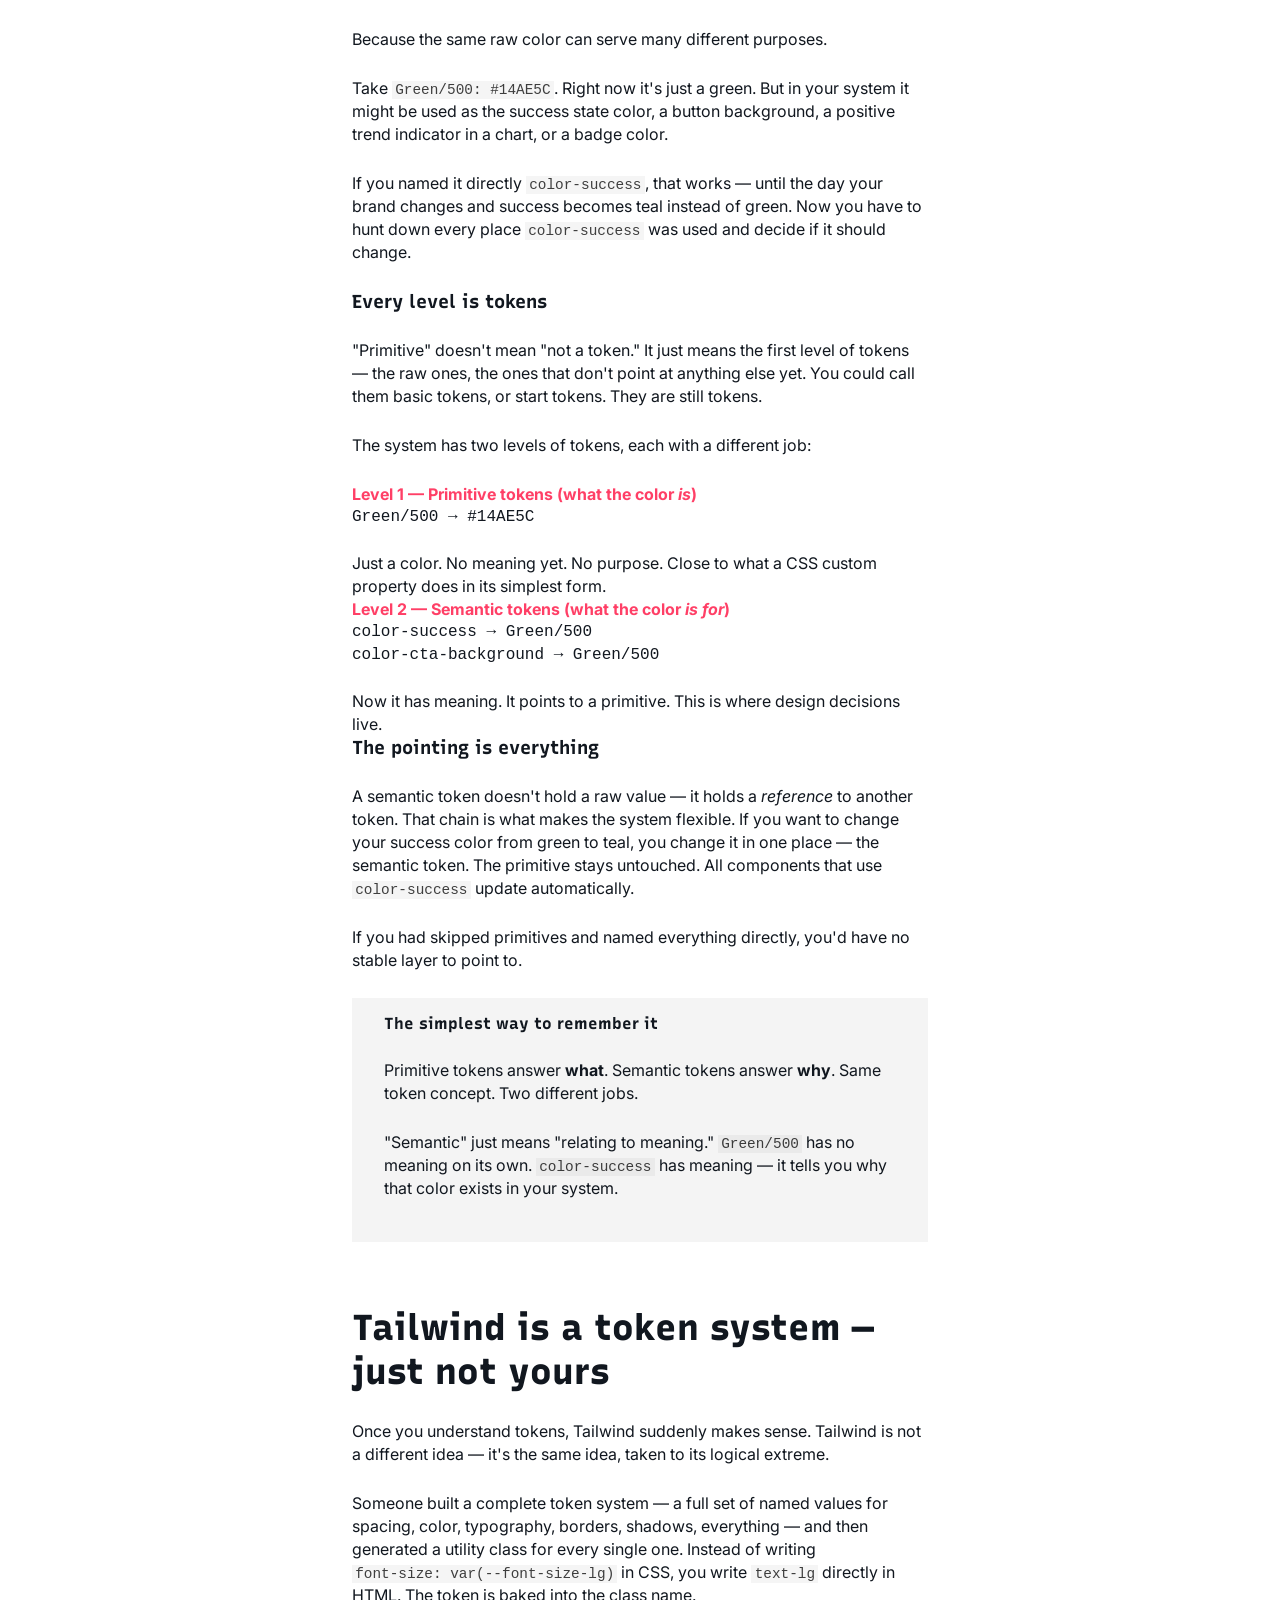
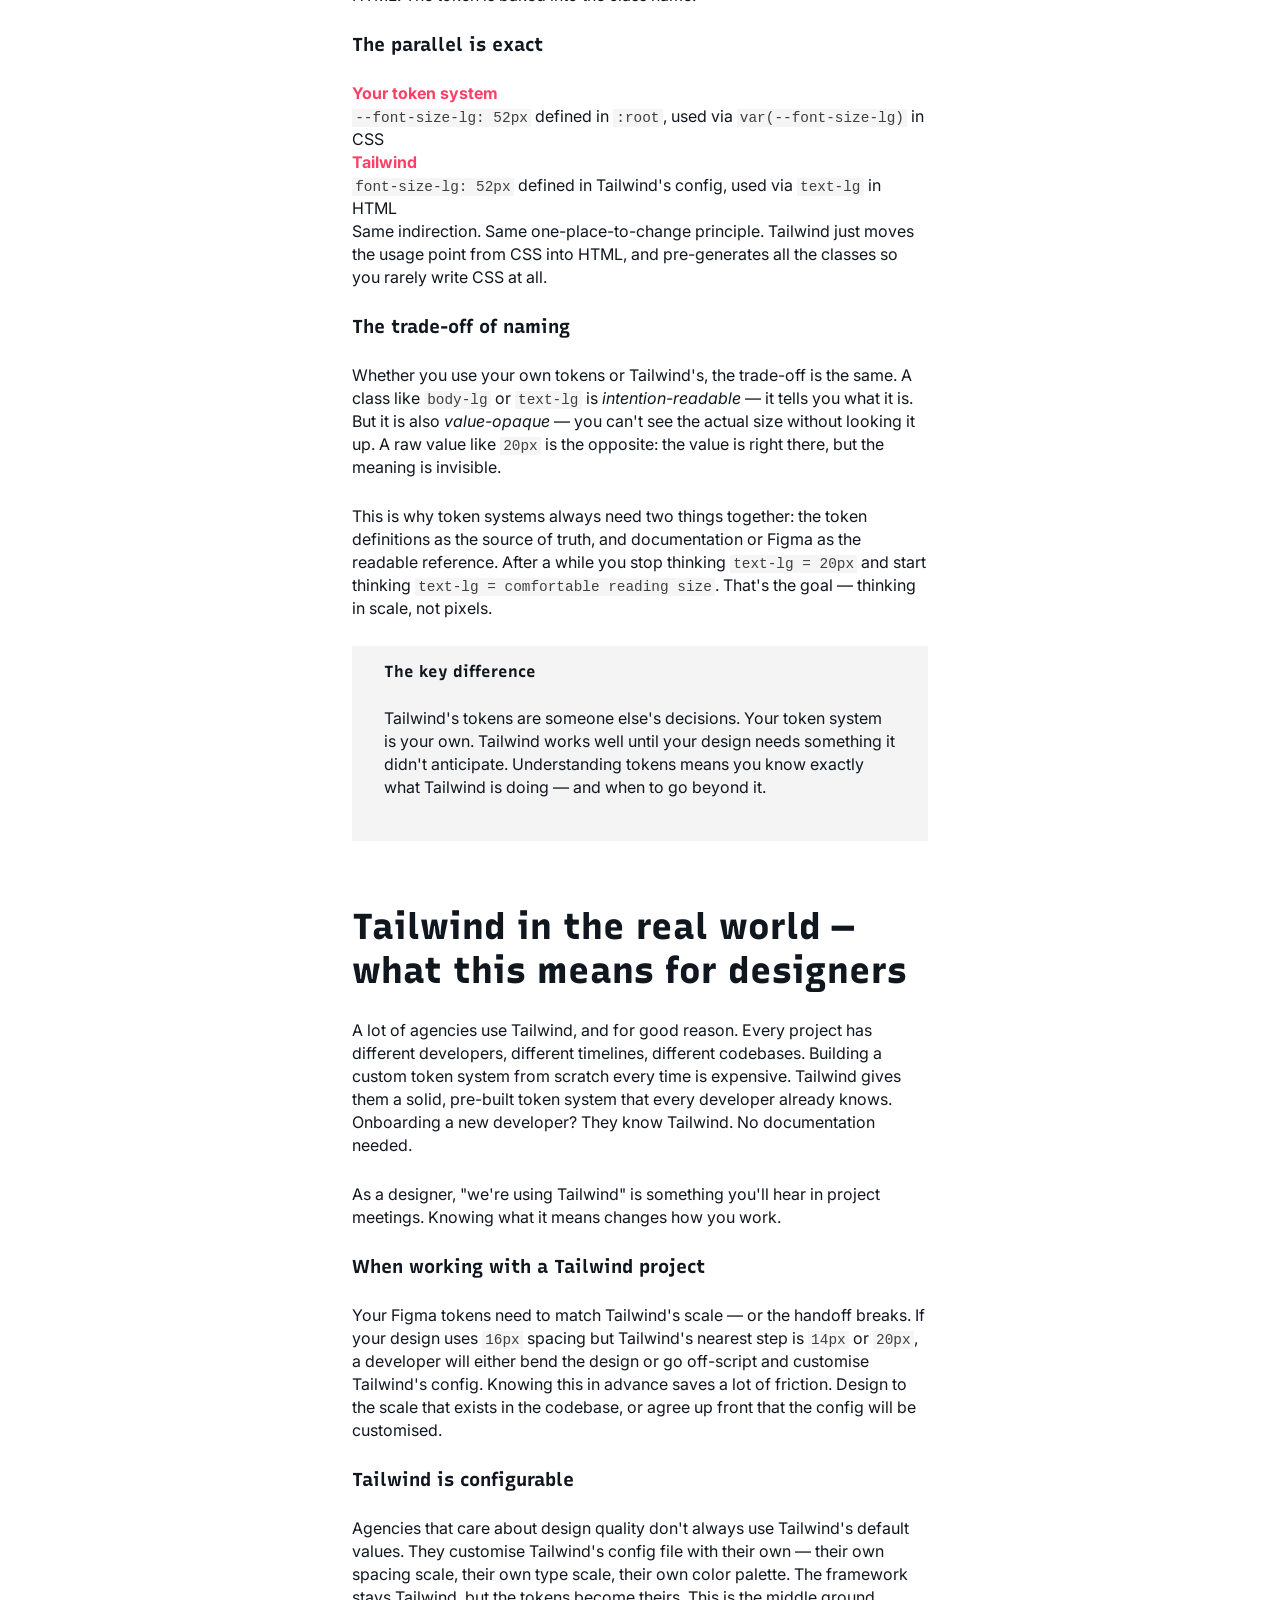
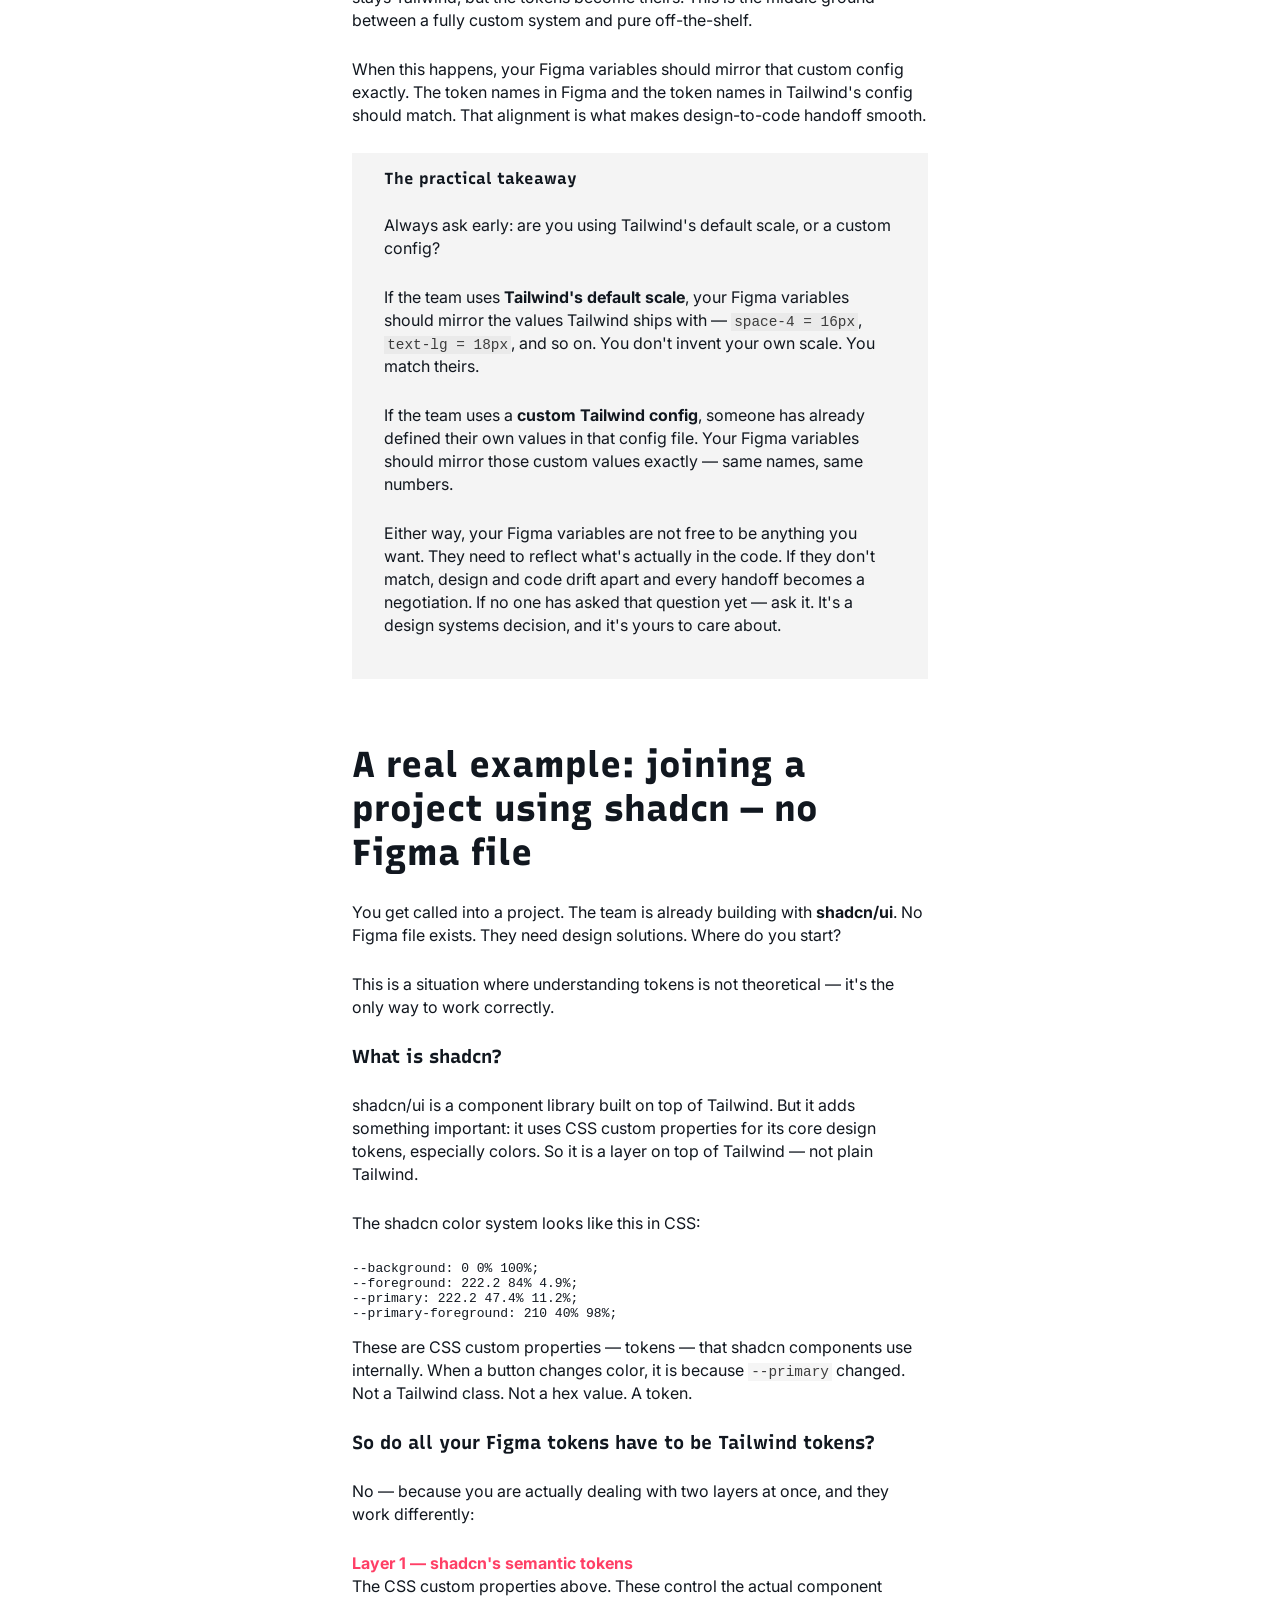
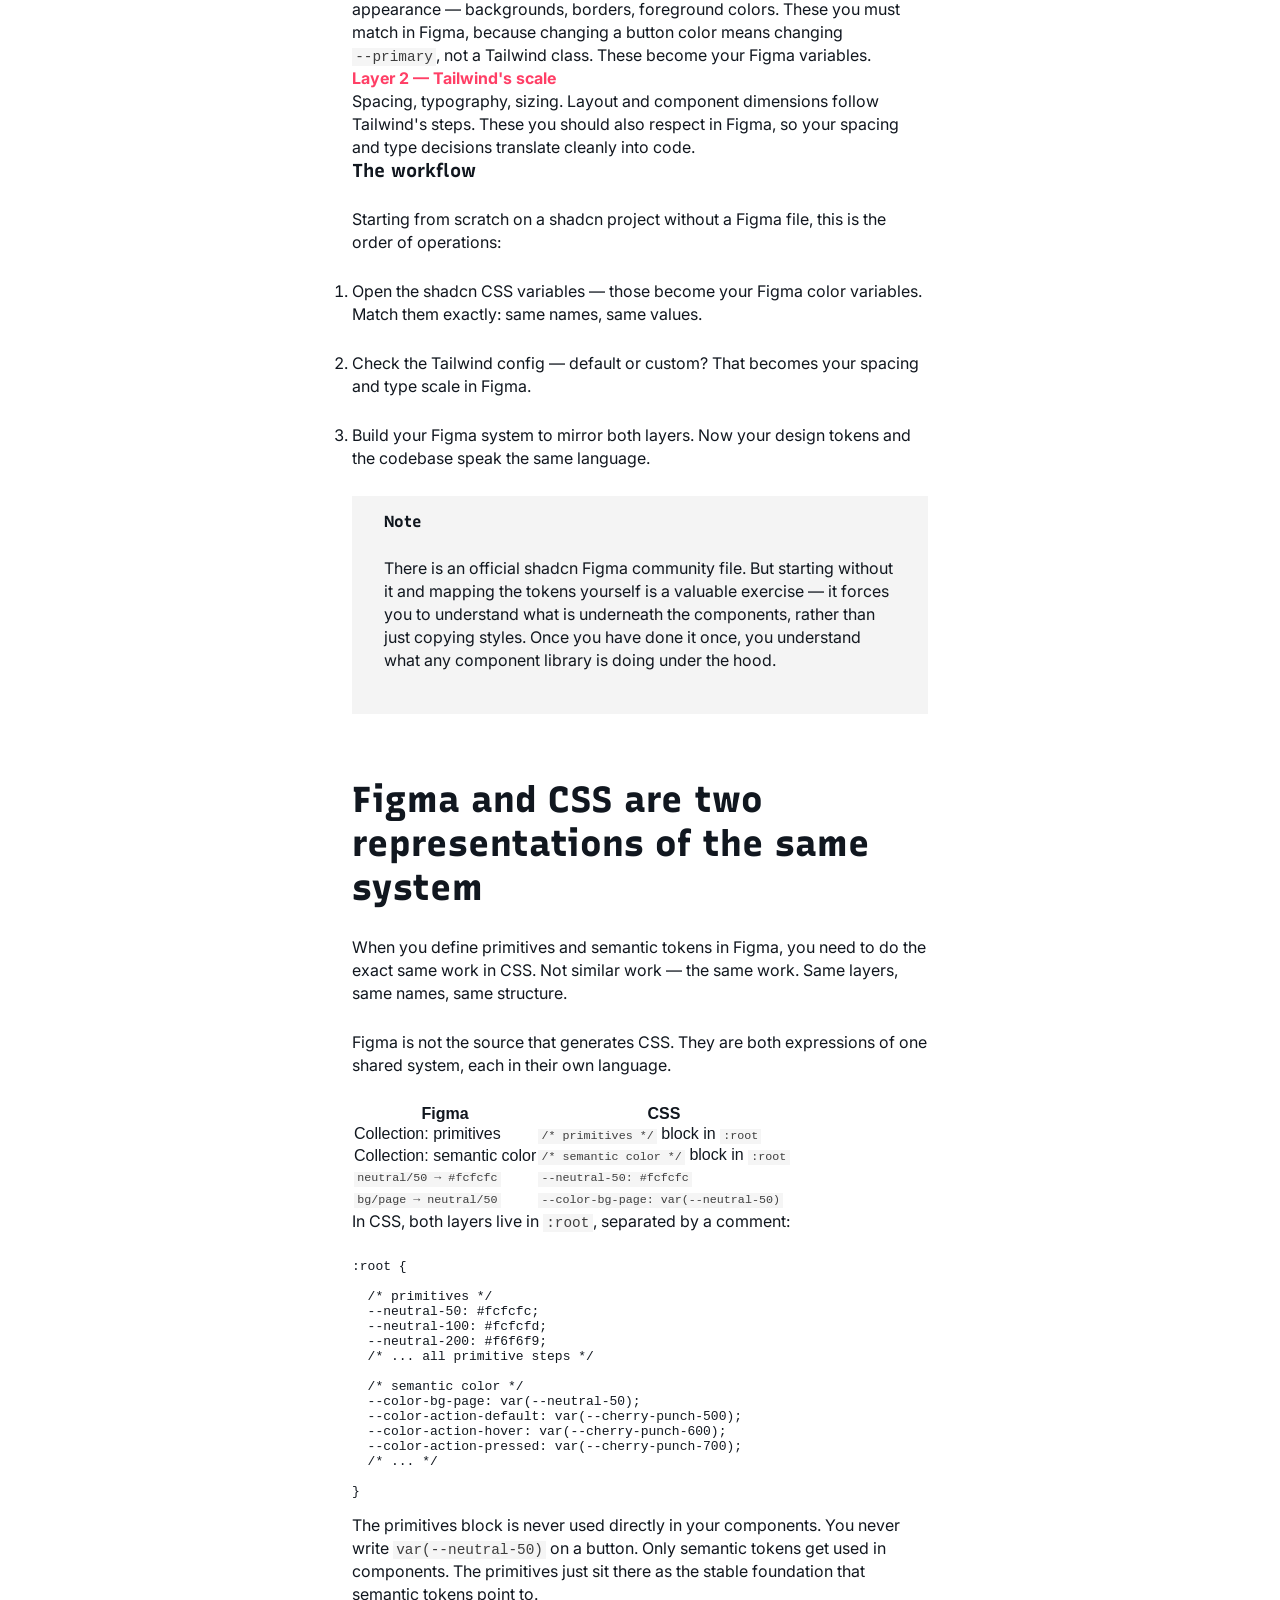
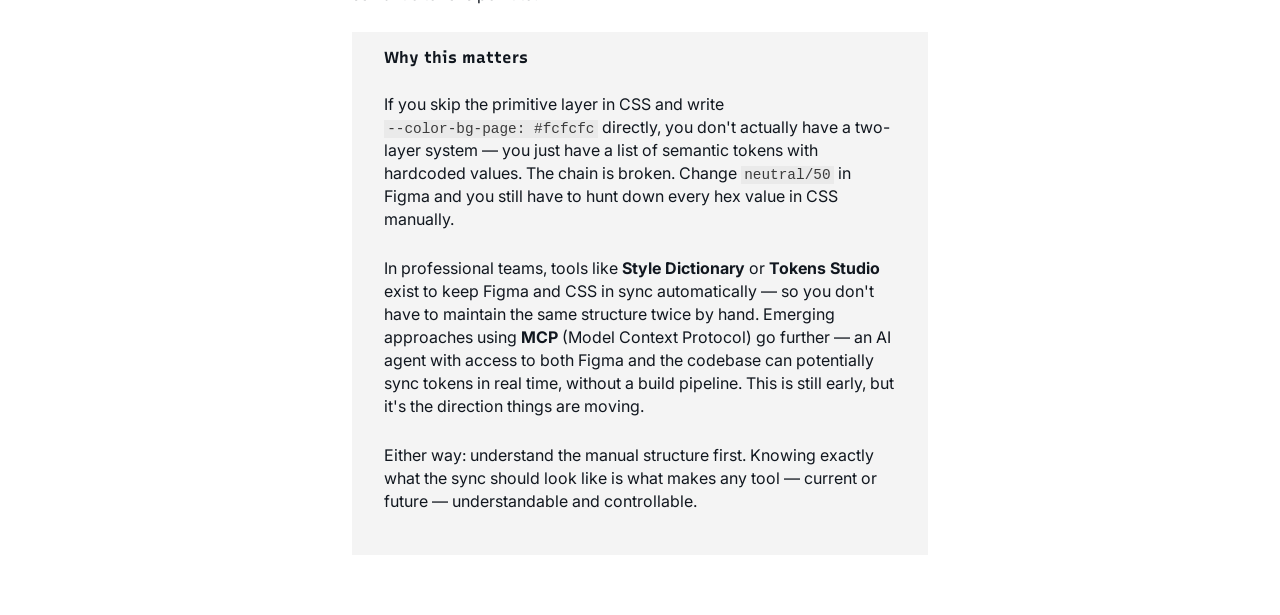
==== commit b298a4c1: "Update heading styles for consistency and add explanation of magic values in about tokens page" ====
--- a/about-tokens.html
+++ b/about-tokens.html
@@ -19,7 +19,7 @@
     </h1>
     <section>
 
-        <h2 class="heading-sm fw-extrabold">A named value that replaces a raw value</h2>
+        <h2 class="heading-md fw-extrabold">A named value that replaces a raw value</h2>
         <p>
             A token is a named value that replaces a raw value. Instead of <code>#FF3F66</code> scattered across 40 CSS rules, you have one name — <code>--color-accent</code> — and everything references that name. The token is the name.
         </p>
@@ -48,6 +48,26 @@
         <p>
             The token is <code>--color-accent</code>. The raw value is <code>#FF3F66</code>. You never write the raw value directly. That’s the whole game.
         </p>
+
+        <aside>
+            <h4>What is a magic value?</h4>
+            <p>
+                A raw value written directly in code — with no name, no explanation, no connection to anything else — is called a <strong>magic value</strong> (sometimes magic number). It just appears. Like magic. No context, no chain.
+            </p>
+            <pre>
+/* magic value — why this color? what is it for? */
+color: #e53e3e;
+
+/* token — intention is clear, value lives in one place */
+color: var(--color-error);
+            </pre>
+            <p>
+                The “magic” is not a compliment. It means the value is opaque, disconnected, and fragile. Change your error color and you have to find every <code>#e53e3e</code> scattered across the codebase. There’s no chain to pull.
+            </p>
+            <p>
+                Tokens exist precisely to eliminate magic values. Every raw value gets a name, every name has a home, and nothing is written twice.
+            </p>
+        </aside>
 
         <h3>The two-layer model</h3>
         <p>
@@ -115,7 +135,7 @@
         </section>
 
         <section>
-        <h2 class="heading-sm fw-extrabold">Why are there so many names for the same thing?</h2>
+        <h2 class="heading-md fw-extrabold">Why are there so many names for the same thing?</h2>
 
         <p>
             In CSS, <code>--color-accent: #FF3F66</code> is called a <strong>custom property</strong>. But everyone, including the MDN docs, also calls them <strong>CSS variables</strong>. Both names are correct for the same thing.
@@ -162,7 +182,7 @@
 
 
         <section>
-        <h2 class="heading-sm fw-extrabold">So they are all variables — why introduce new words?</h2>
+        <h2 class="heading-md fw-extrabold">So they are all variables — why introduce new words?</h2>
 
         <h3>Why "custom property" instead of just "variable"?</h3>
         <p>
@@ -205,7 +225,7 @@
 
 
         <section>
-        <h2 class="heading-sm fw-extrabold">Why define color primitives first — why not just name them by purpose?</h2>
+        <h2 class="heading-md fw-extrabold">Why define color primitives first — why not just name them by purpose?</h2>
 
         <p>
             Because the same raw color can serve many different purposes.
@@ -260,7 +280,7 @@
 
 
         <section>
-        <h2 class="heading-sm fw-extrabold">Tailwind is a token system — just not yours</h2>
+        <h2 class="heading-md fw-extrabold">Tailwind is a token system — just not yours</h2>
 
         <p>
             Once you understand tokens, Tailwind suddenly makes sense. Tailwind is not a different idea — it's the same idea, taken to its logical extreme.
@@ -300,7 +320,7 @@
 
 
         <section>
-        <h2 class="heading-sm fw-extrabold">Tailwind in the real world — what this means for designers</h2>
+        <h2 class="heading-md fw-extrabold">Tailwind in the real world — what this means for designers</h2>
 
         <p>
             A lot of agencies use Tailwind, and for good reason. Every project has different developers, different timelines, different codebases. Building a custom token system from scratch every time is expensive. Tailwind gives them a solid, pre-built token system that every developer already knows. Onboarding a new developer? They know Tailwind. No documentation needed.
@@ -334,7 +354,7 @@
 
 
         <section>
-        <h2 class="heading-sm fw-extrabold">A real example: joining a project using shadcn — no Figma file</h2>
+        <h2 class="heading-md fw-extrabold">A real example: joining a project using shadcn — no Figma file</h2>
 
         <p>
             You get called into a project. The team is already building with <strong>shadcn/ui</strong>. No Figma file exists. They need design solutions. Where do you start?
@@ -389,5 +409,82 @@
         </aside>
 
         </section>
+
+
+        <section>
+        <h2 class="heading-md fw-extrabold">Figma and CSS are two representations of the same system</h2>
+
+        <p>
+            When you define primitives and semantic tokens in Figma, you need to do the exact same work in CSS. Not similar work — the same work. Same layers, same names, same structure.
+        </p>
+        <p>
+            Figma is not the source that generates CSS. They are both expressions of one shared system, each in their own language.
+        </p>
+
+        <table>
+            <thead>
+                <tr>
+                    <th>Figma</th>
+                    <th>CSS</th>
+                </tr>
+            </thead>
+            <tbody>
+                <tr>
+                    <td>Collection: primitives</td>
+                    <td><code>/* primitives */</code> block in <code>:root</code></td>
+                </tr>
+                <tr>
+                    <td>Collection: semantic color</td>
+                    <td><code>/* semantic color */</code> block in <code>:root</code></td>
+                </tr>
+                <tr>
+                    <td><code>neutral/50 → #fcfcfc</code></td>
+                    <td><code>--neutral-50: #fcfcfc</code></td>
+                </tr>
+                <tr>
+                    <td><code>bg/page → neutral/50</code></td>
+                    <td><code>--color-bg-page: var(--neutral-50)</code></td>
+                </tr>
+            </tbody>
+        </table>
+
+        <p>In CSS, both layers live in <code>:root</code>, separated by a comment:</p>
+        <pre>
+:root {
+
+  /* primitives */
+  --neutral-50: #fcfcfc;
+  --neutral-100: #fcfcfd;
+  --neutral-200: #f6f6f9;
+  /* ... all primitive steps */
+
+  /* semantic color */
+  --color-bg-page: var(--neutral-50);
+  --color-action-default: var(--cherry-punch-500);
+  --color-action-hover: var(--cherry-punch-600);
+  --color-action-pressed: var(--cherry-punch-700);
+  /* ... */
+
+}
+        </pre>
+
+        <p>
+            The primitives block is never used directly in your components. You never write <code>var(--neutral-50)</code> on a button. Only semantic tokens get used in components. The primitives just sit there as the stable foundation that semantic tokens point to.
+        </p>
+
+        <aside>
+            <h4>Why this matters</h4>
+            <p>
+                If you skip the primitive layer in CSS and write <code>--color-bg-page: #fcfcfc</code> directly, you don't actually have a two-layer system — you just have a list of semantic tokens with hardcoded values. The chain is broken. Change <code>neutral/50</code> in Figma and you still have to hunt down every hex value in CSS manually.
+            </p>
+            <p>
+                In professional teams, tools like <strong>Style Dictionary</strong> or <strong>Tokens Studio</strong> exist to keep Figma and CSS in sync automatically — so you don't have to maintain the same structure twice by hand. Emerging approaches using <strong>MCP</strong> (Model Context Protocol) go further — an AI agent with access to both Figma and the codebase can potentially sync tokens in real time, without a build pipeline. This is still early, but it's the direction things are moving.
+            </p>
+            <p>
+                Either way: understand the manual structure first. Knowing exactly what the sync should look like is what makes any tool — current or future — understandable and controllable.
+            </p>
+        </aside>
+
+        </section>
 </body>
 </html>
--- a/css/style.css
+++ b/css/style.css
@@ -1,7 +1,7 @@
 
 
 :root {
-  --color-bg: #fcfcfc;
+  --color-bg-page: #fcfcfc;
   --color-text: #11171F;
   --color-text-muted: #6b7280;
   --color-accent: #FF3F66;
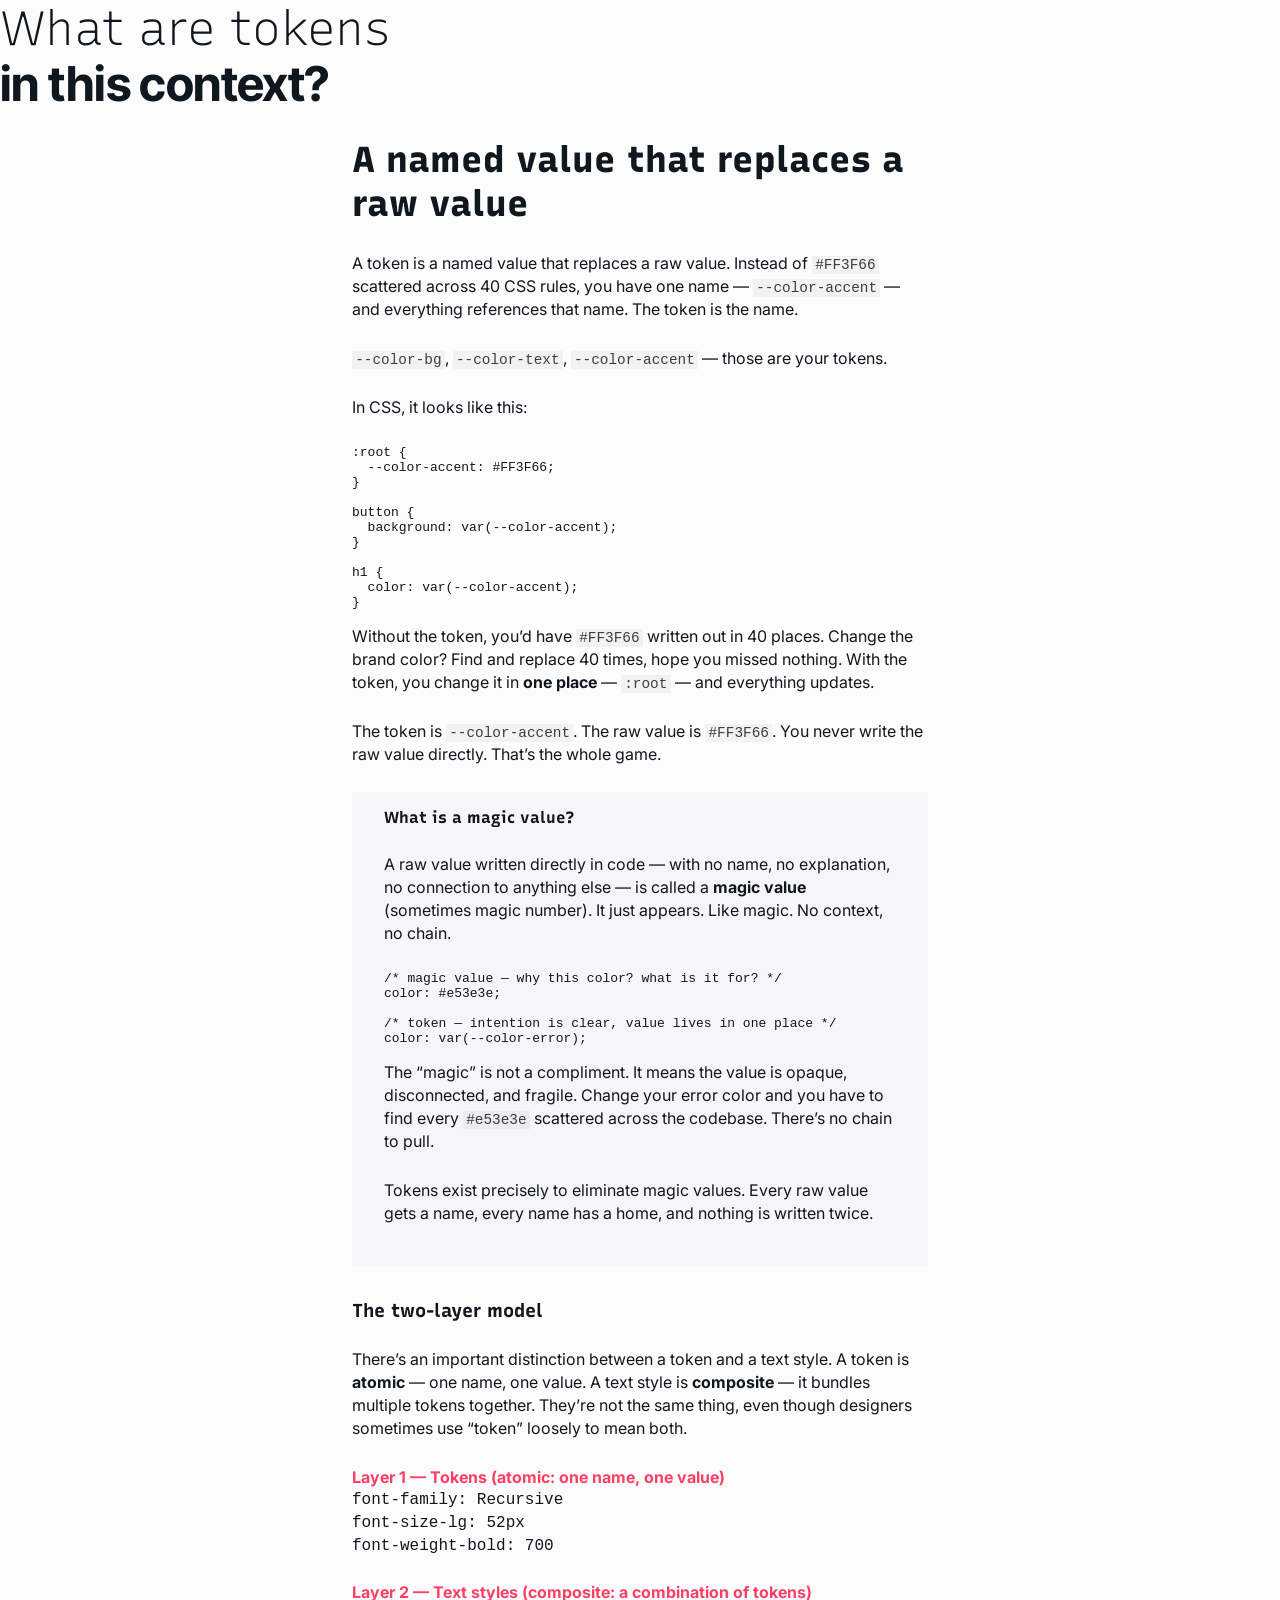
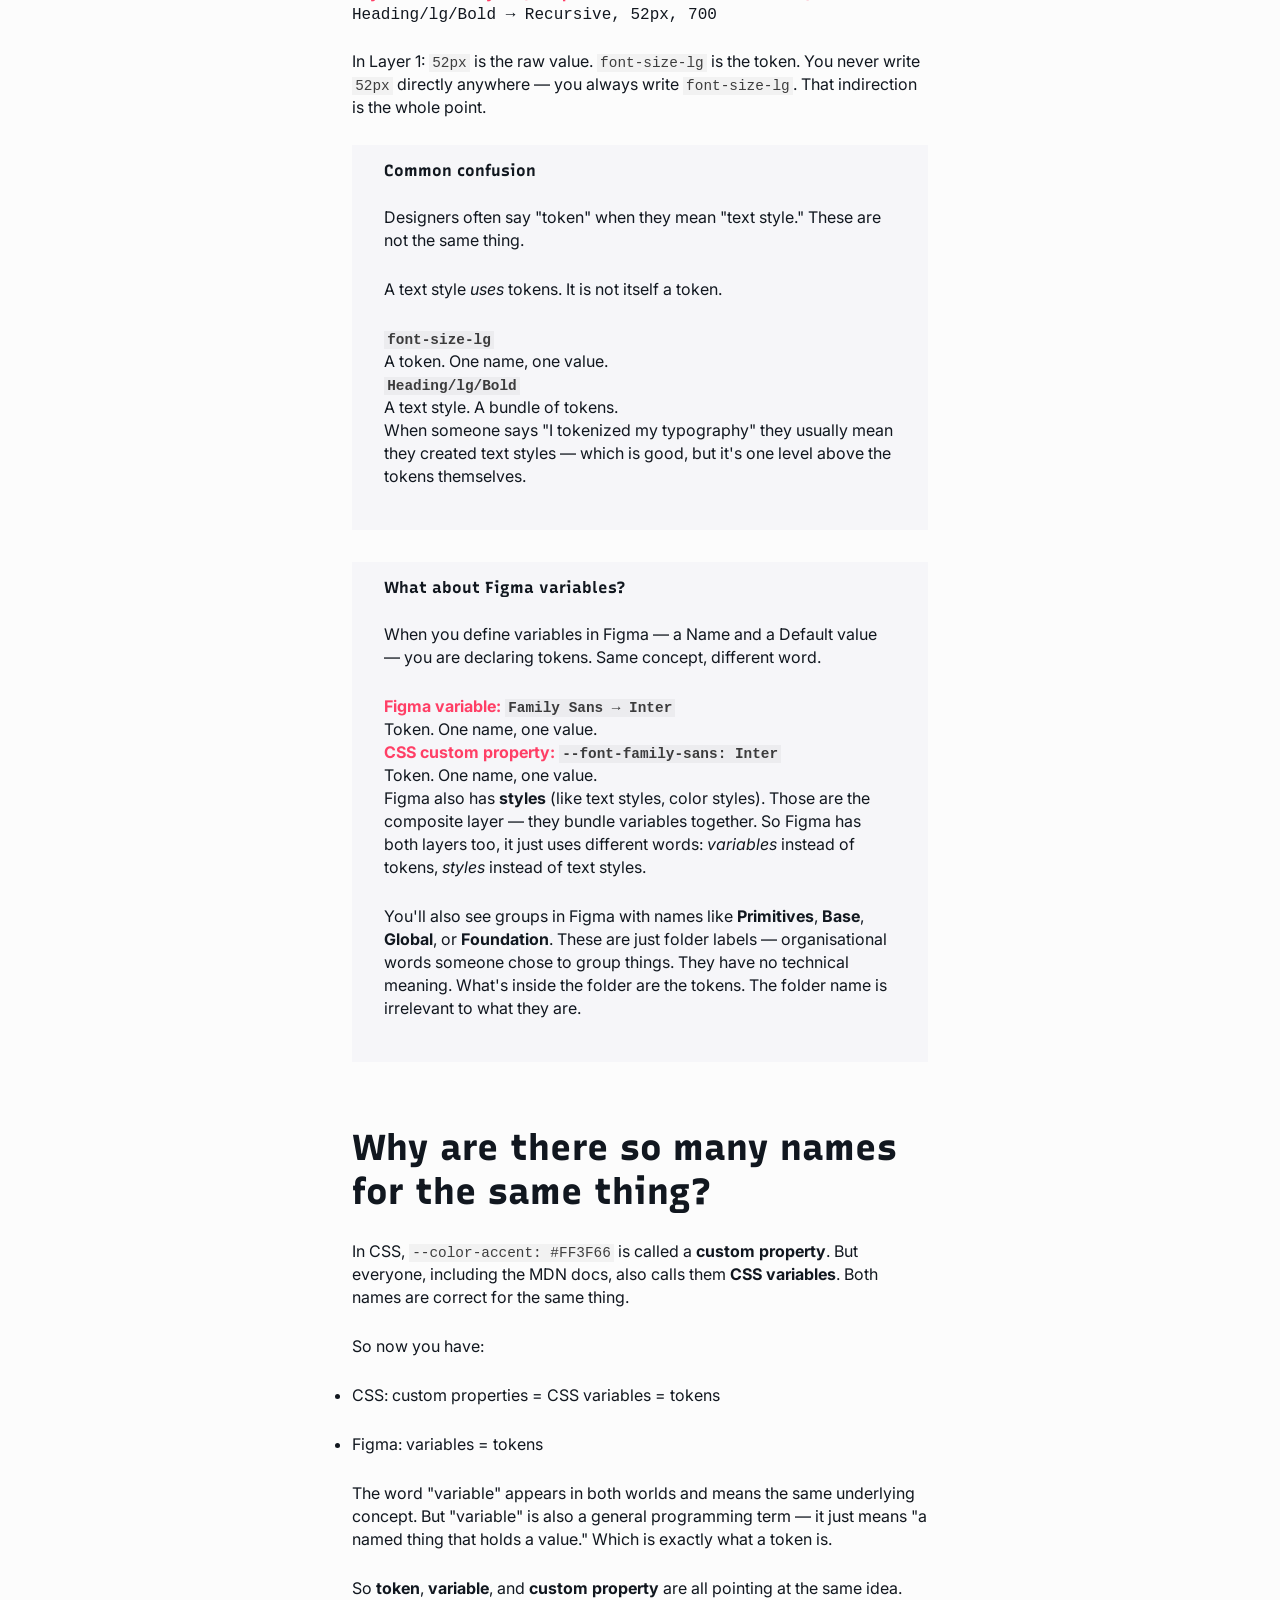
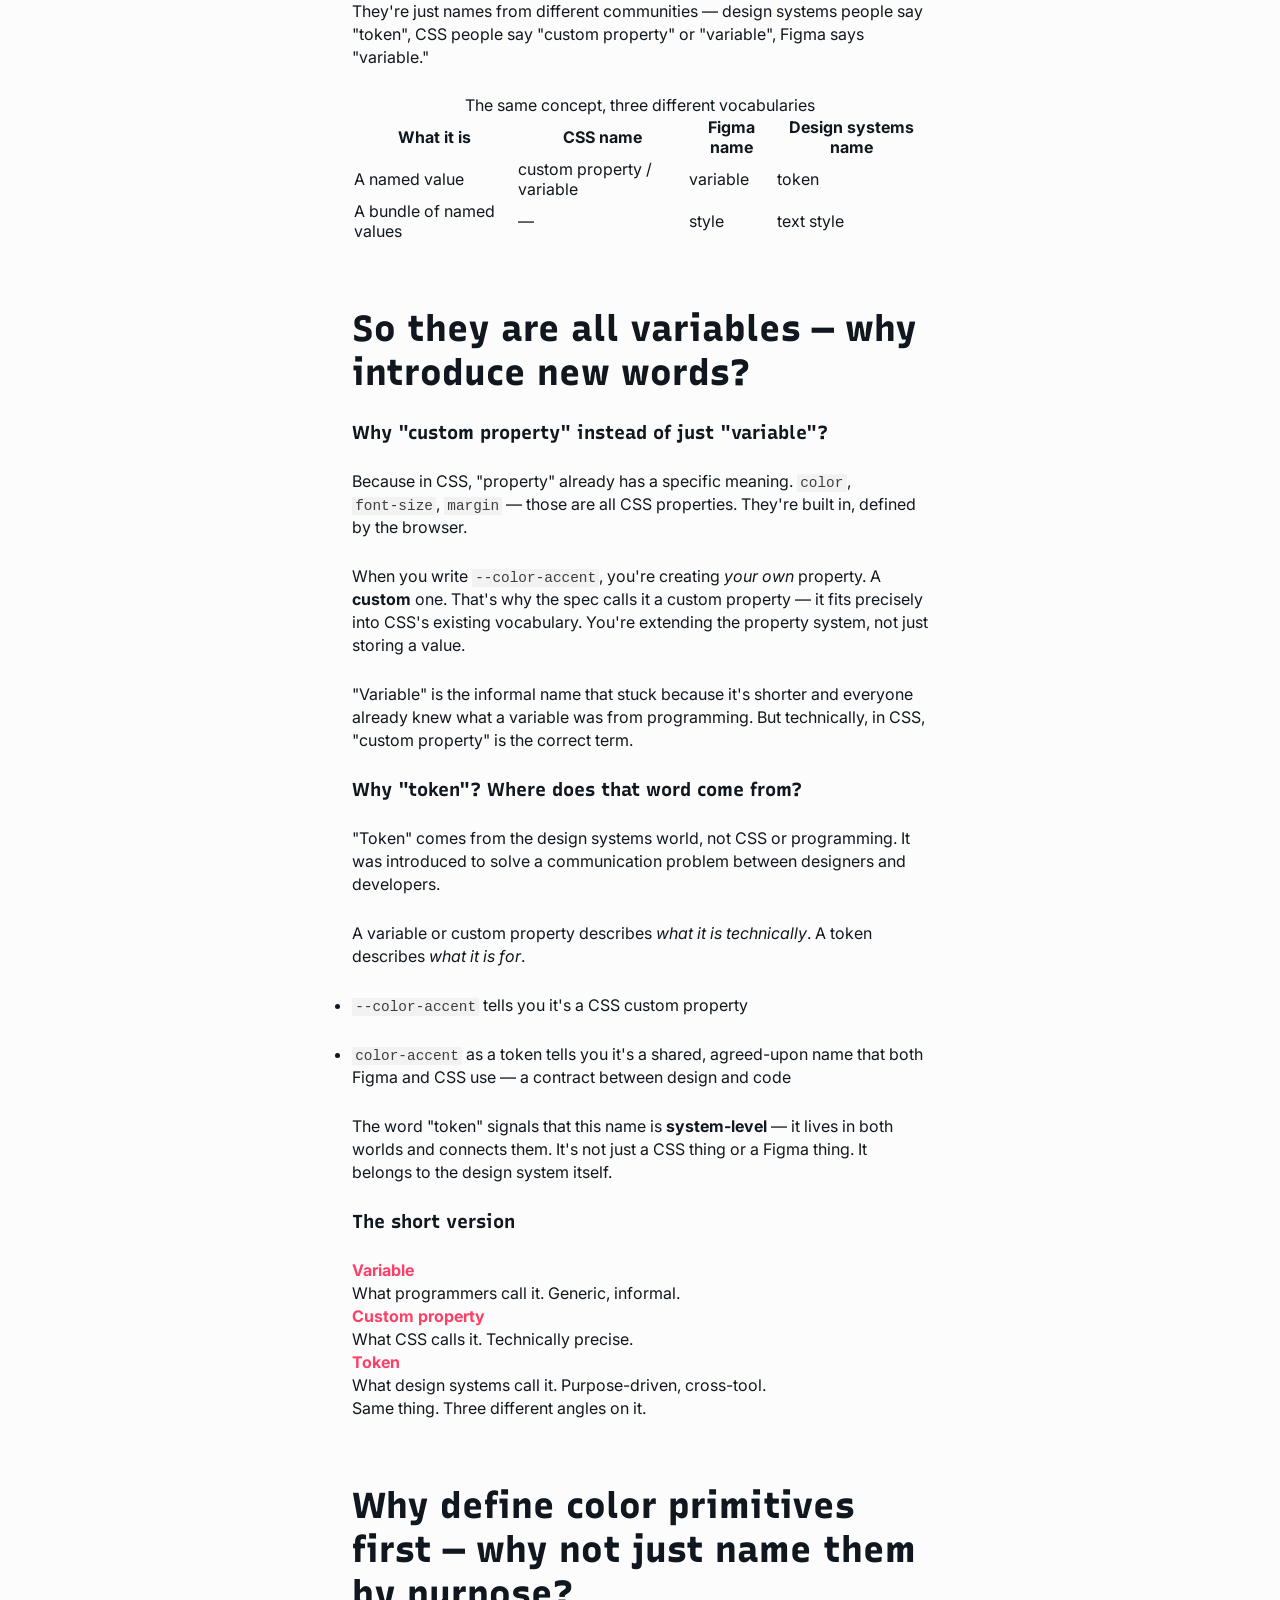
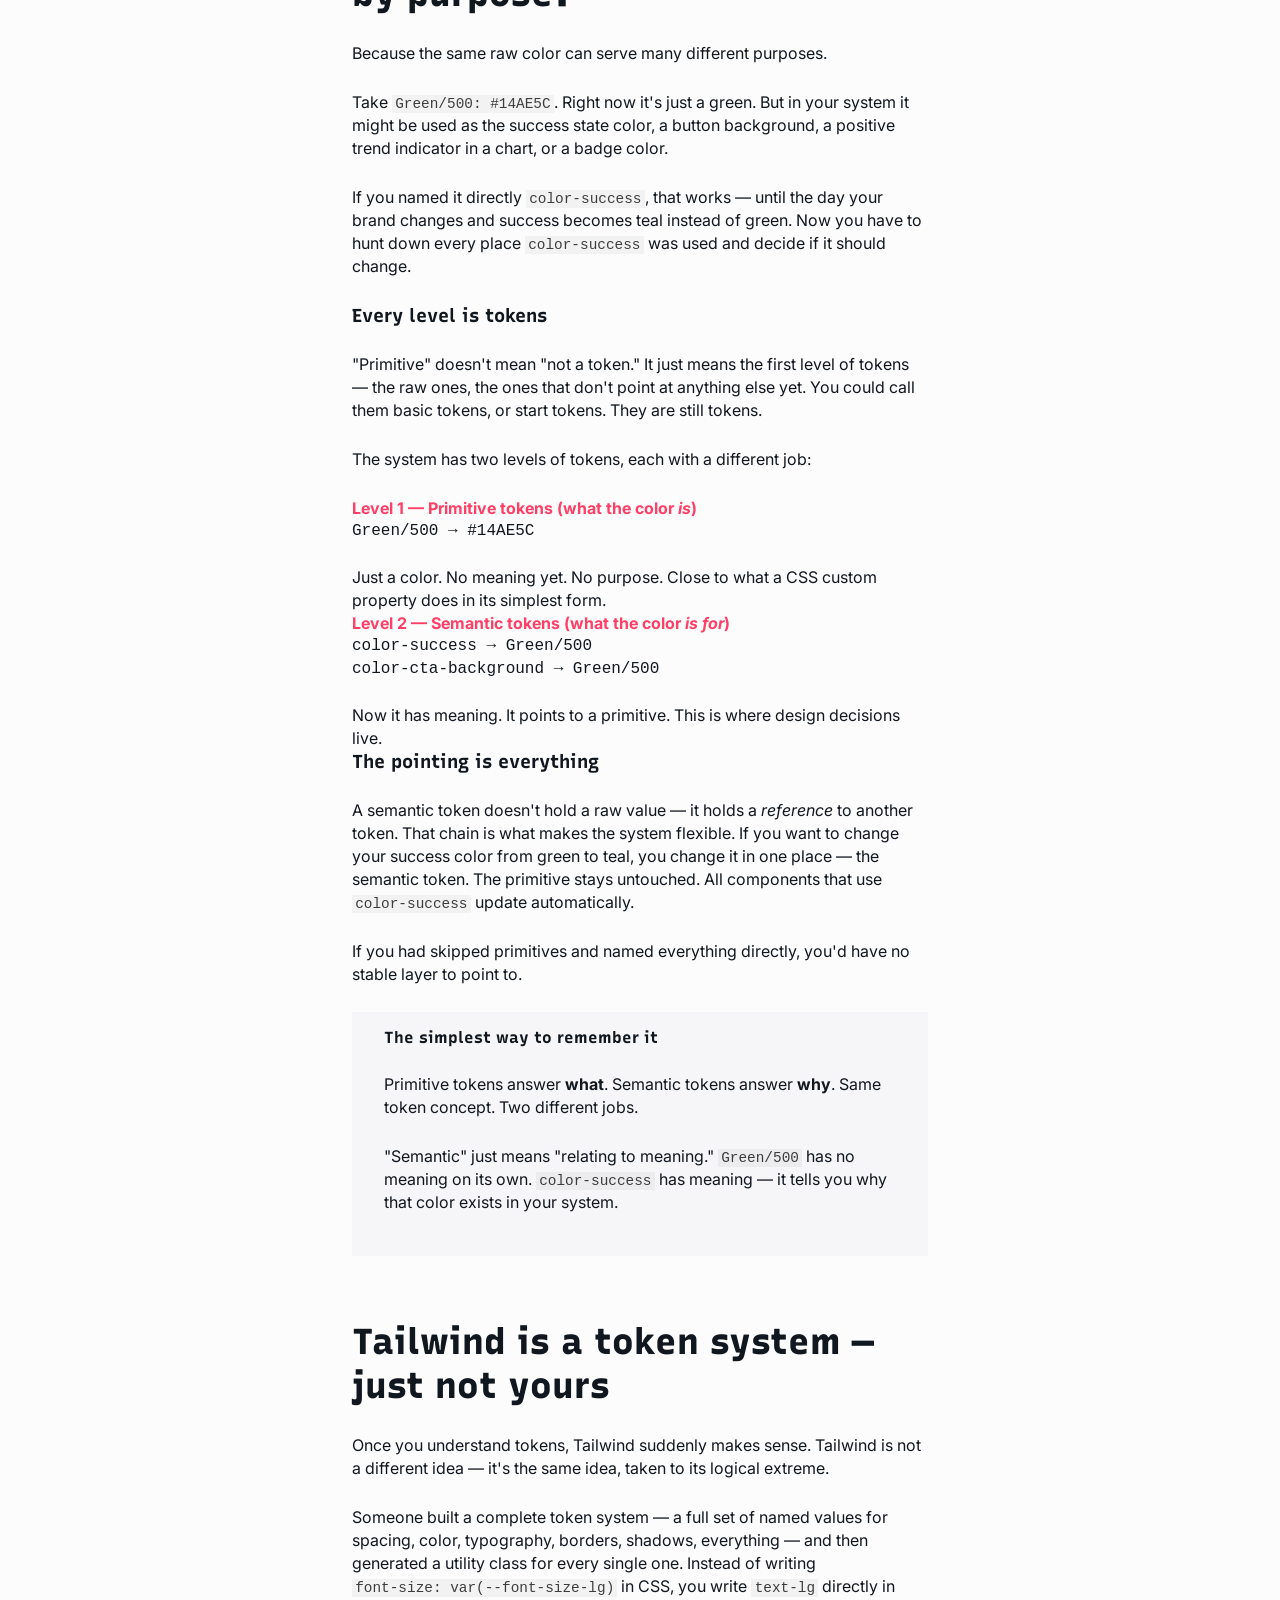
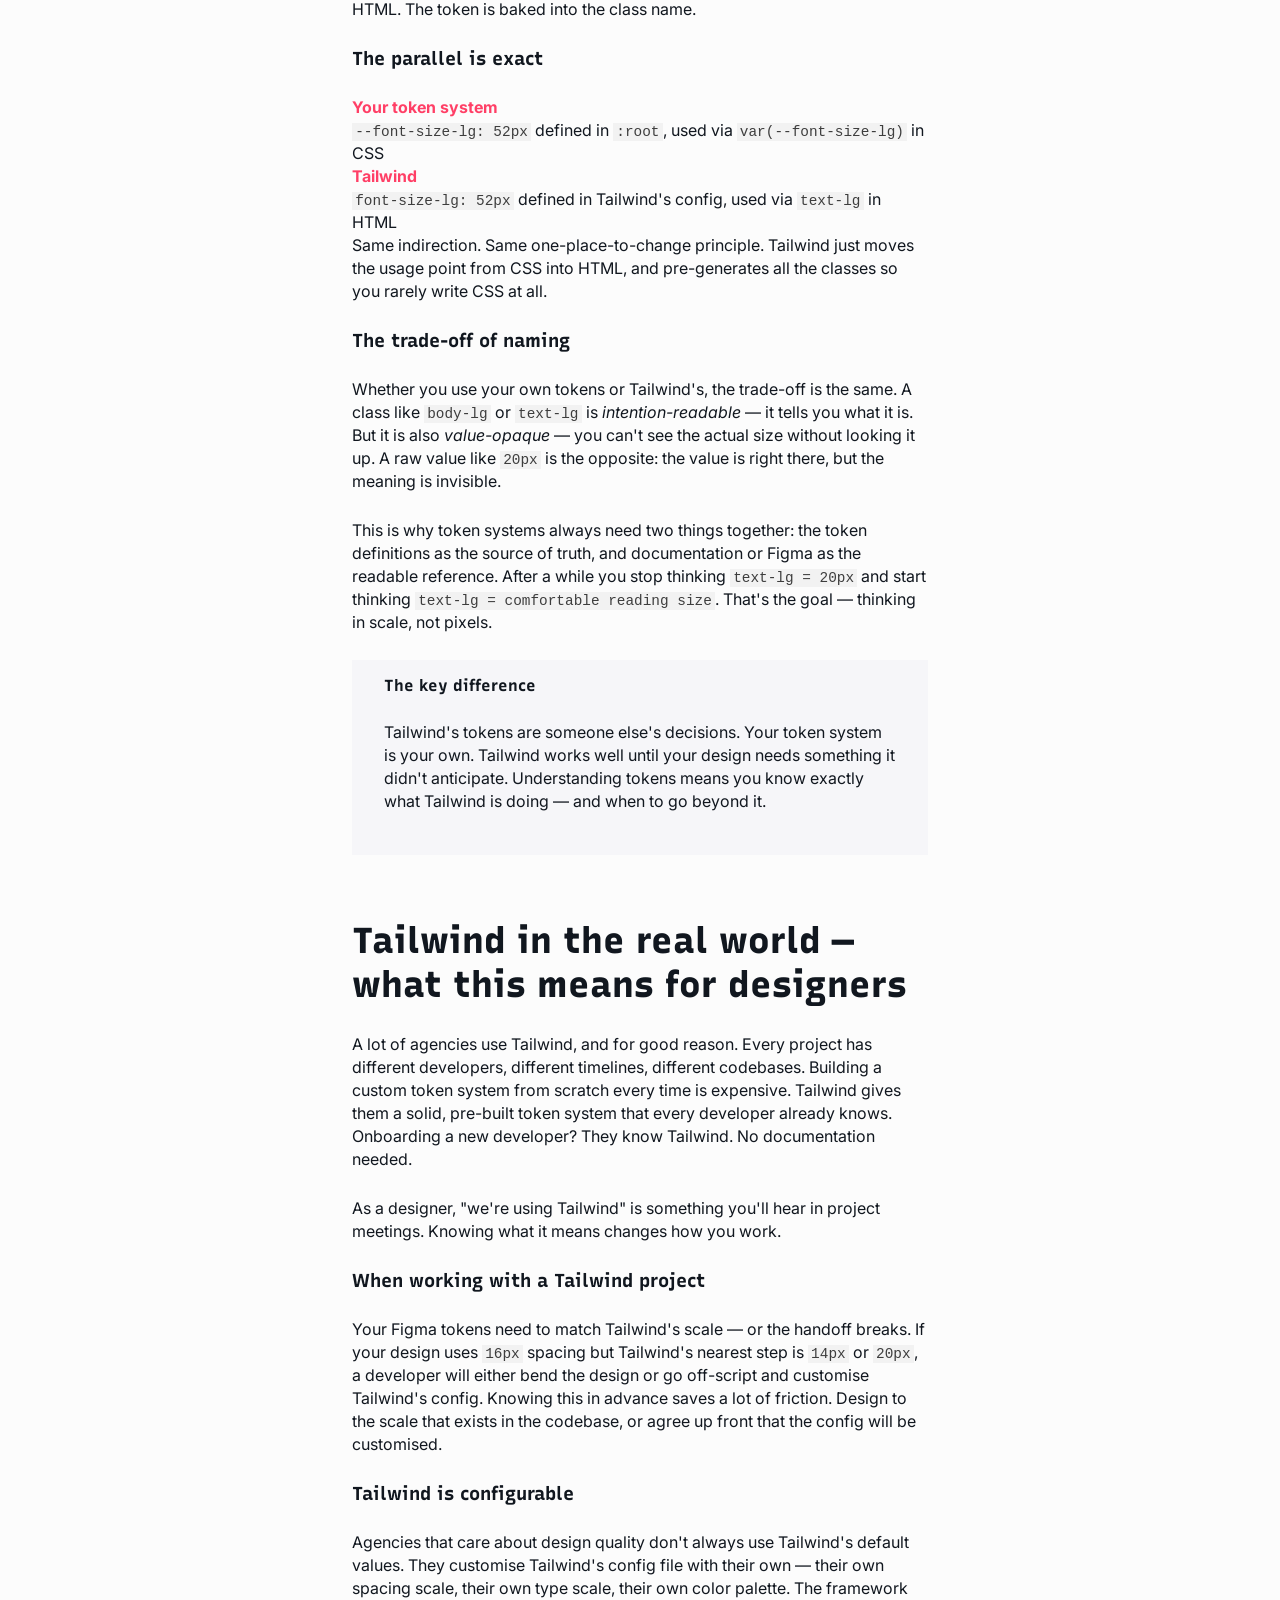
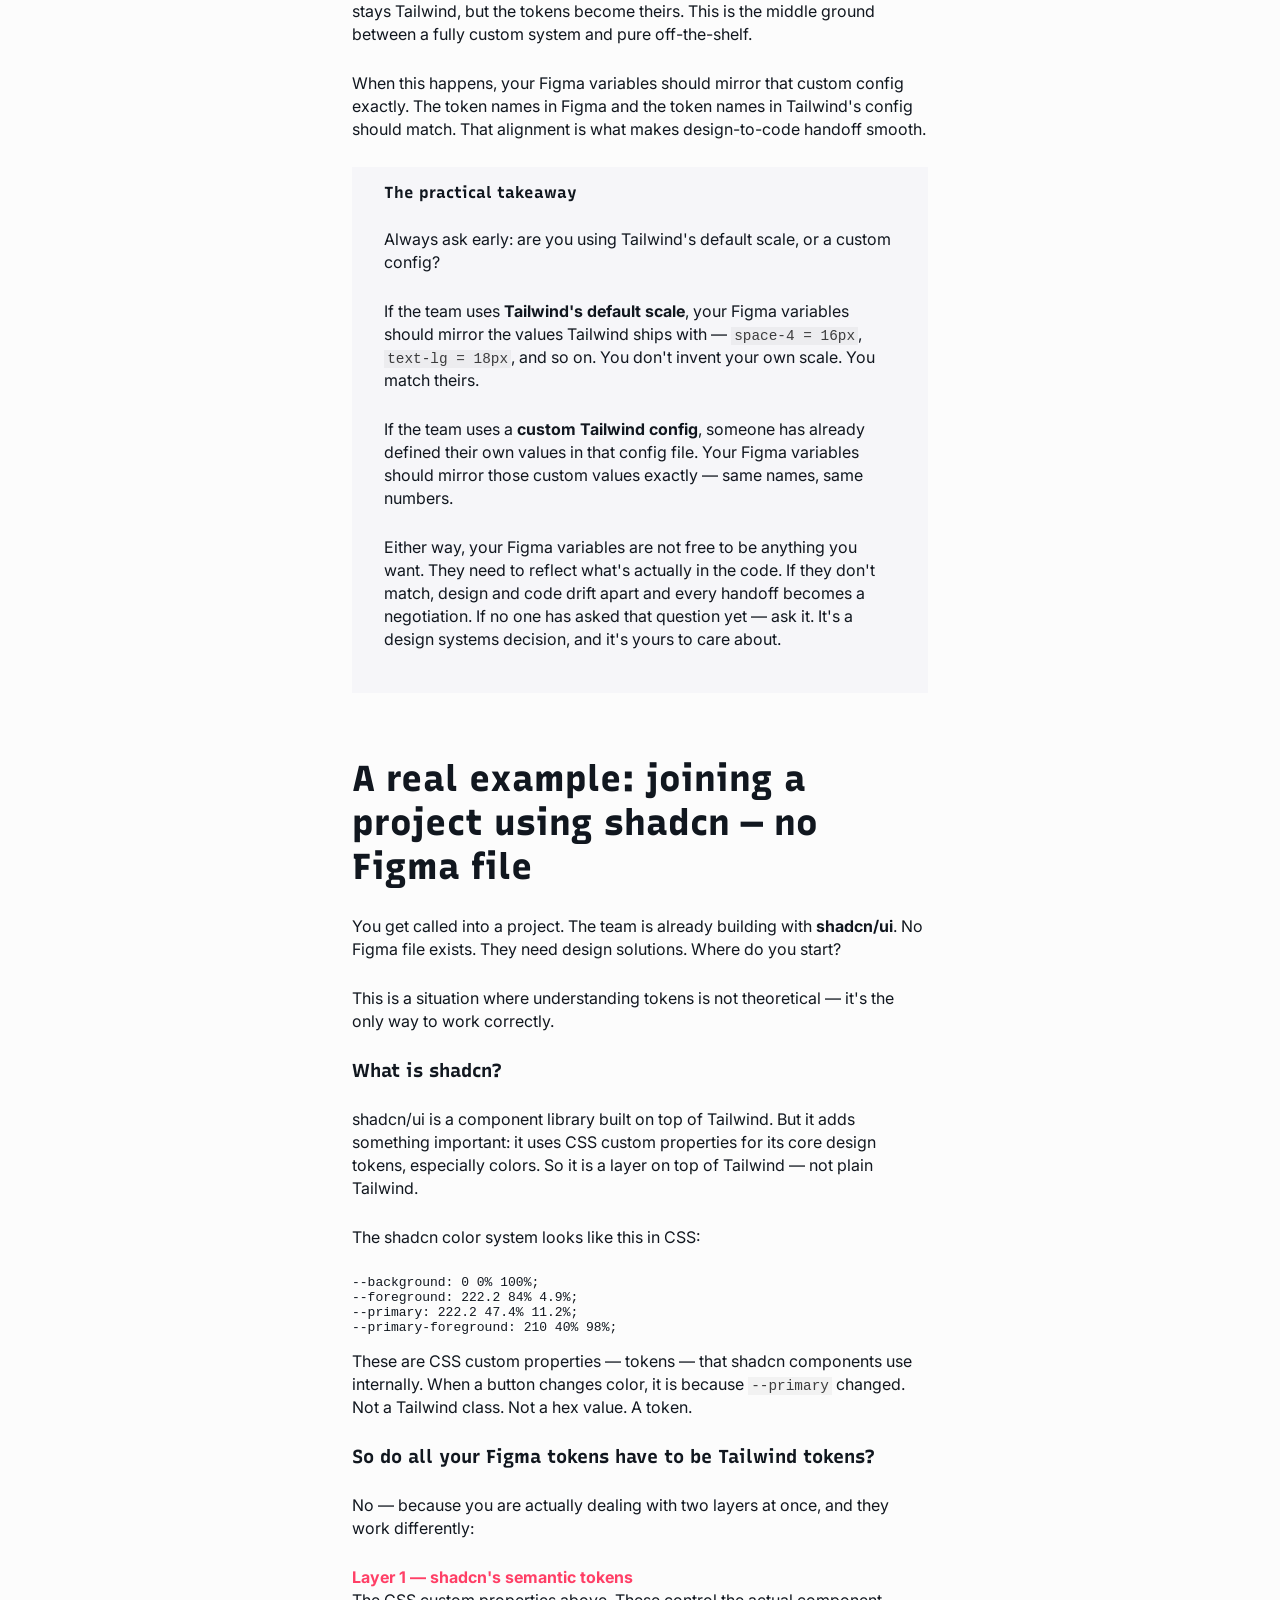
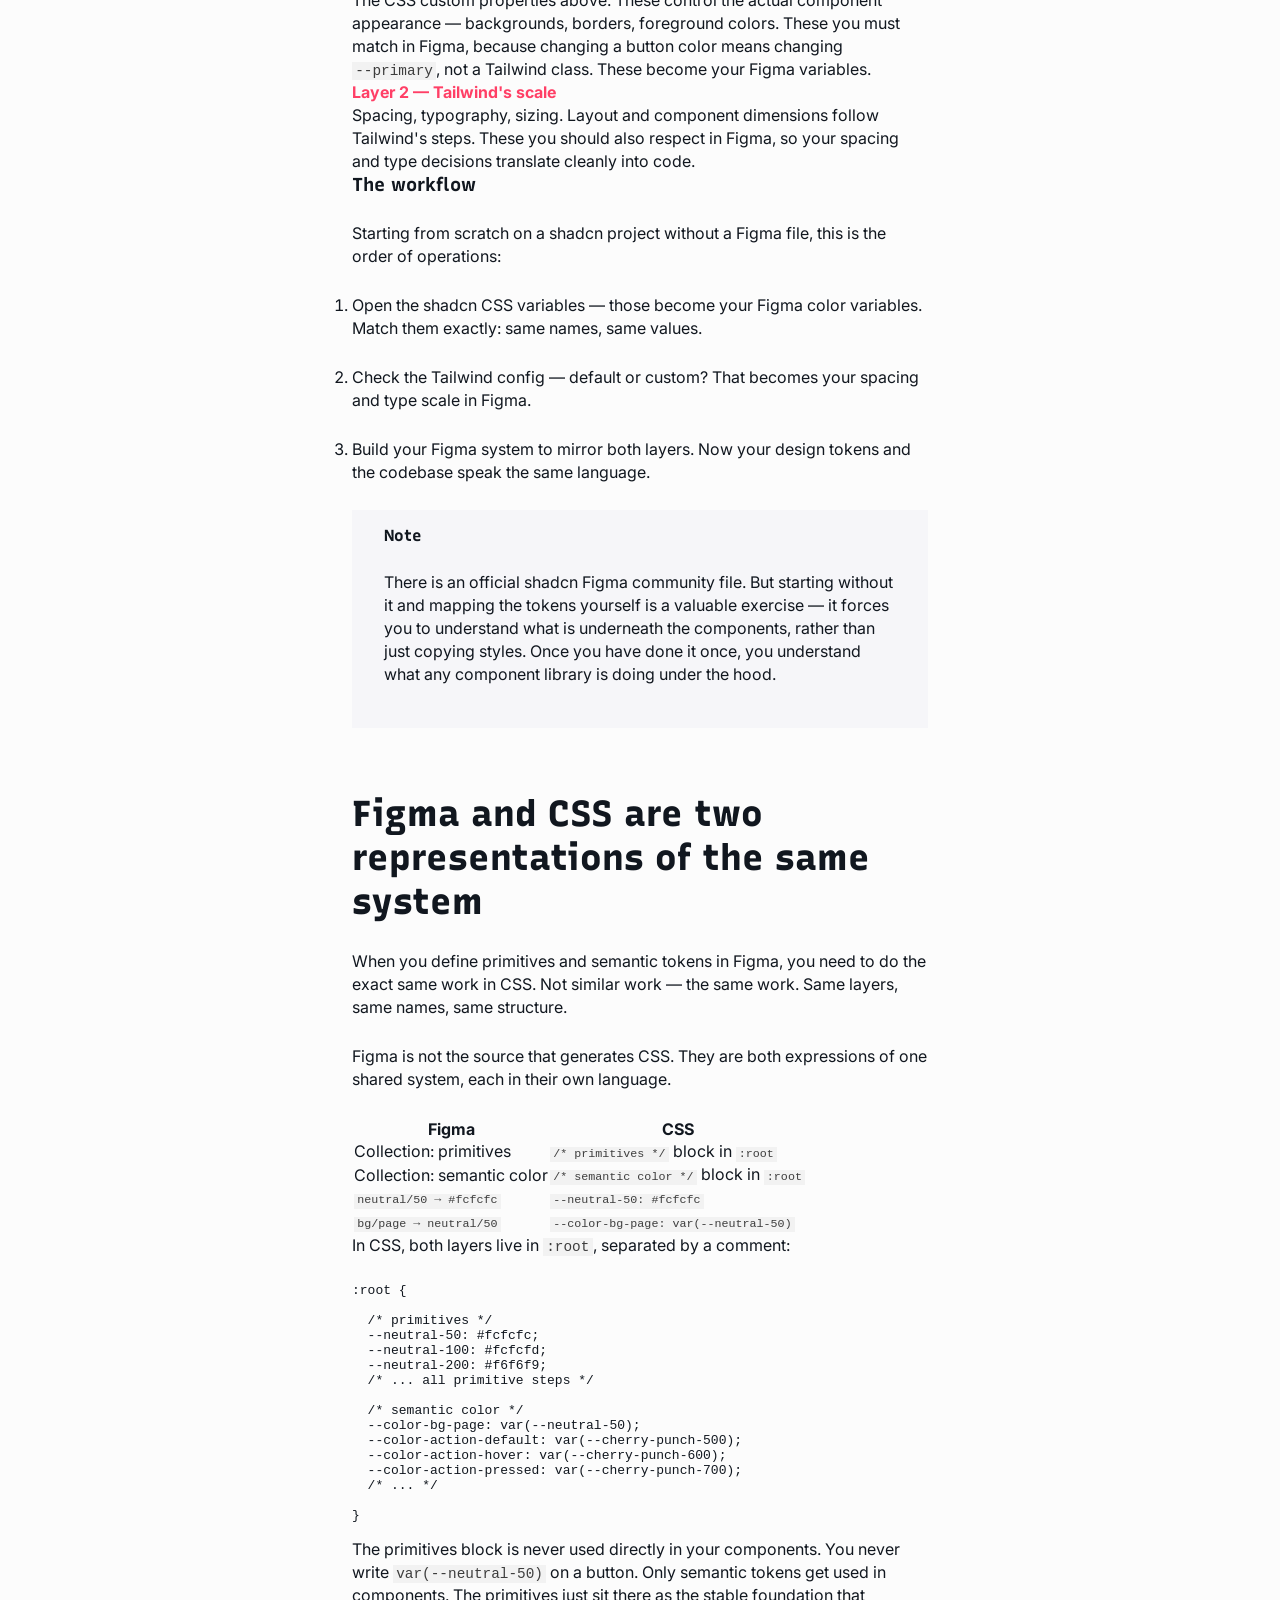
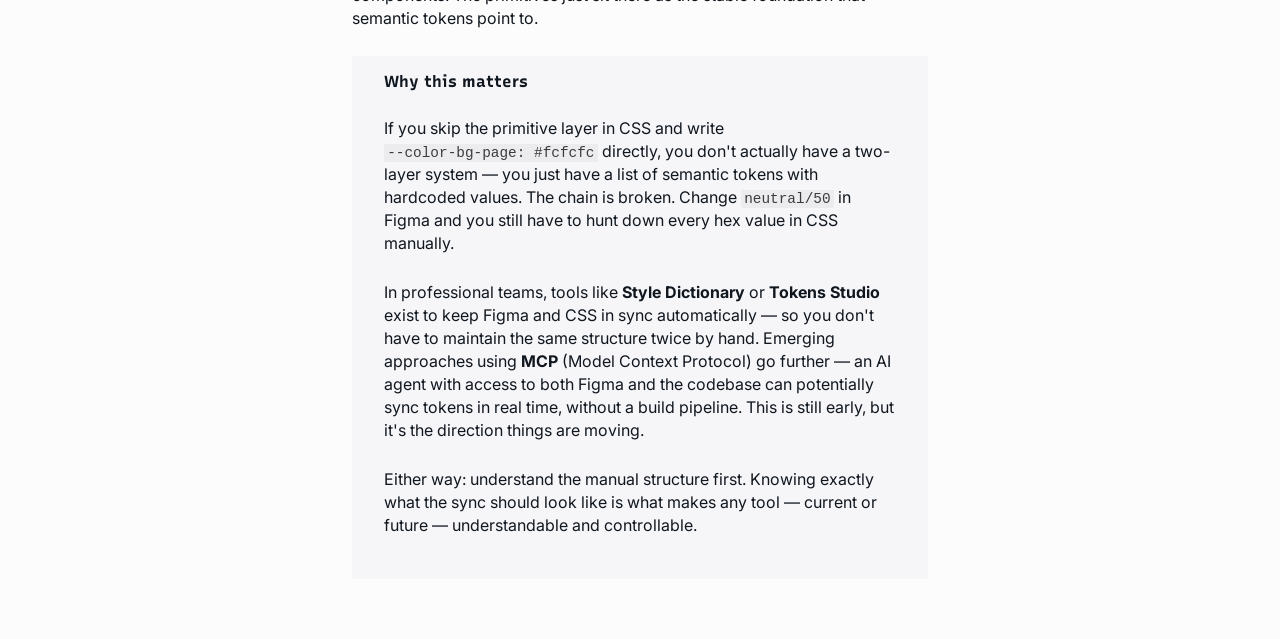
==== commit f2e11e0f: "Update font links for consistency across HTML files and add buttons page" ====
--- a/about-tokens.html
+++ b/about-tokens.html
@@ -7,7 +7,7 @@
     <title>About tokens</title>
     <link rel="preconnect" href="https://fonts.googleapis.com">
     <link rel="preconnect" href="https://fonts.gstatic.com" crossorigin>
-    <link href="https://fonts.googleapis.com/css2?family=Recursive:wght@300..1000&display=swap" rel="stylesheet">
+    <link href="https://fonts.googleapis.com/css2?family=Recursive:CASL,wght@0..1,300..1000&display=swap" rel="stylesheet">
     <link href="https://fonts.googleapis.com/css2?family=Inter+Tight:ital,wght@0,100..900;1,100..900&display=swap" rel="stylesheet">
     <link href="https://fonts.googleapis.com/css2?family=Inter:ital,opsz,wght@0,14..32,100..900;1,14..32,100..900&display=swap" rel="stylesheet">
     <link rel="stylesheet" href="css/style.css">
--- a/css/style.css
+++ b/css/style.css
@@ -1,15 +1,138 @@
 
 
 :root {
-  --color-bg-page: #fcfcfc;
-  --color-text: #11171F;
-  --color-text-muted: #6b7280;
-  --color-accent: #FF3F66;
-  --color-surface: #f4f4f4;
-  
+
+/* PRIMITIVES */
+  --neutral-50: #fcfcfc;
+  --neutral-100: #fcfcfd;
+  --neutral-200: #f6f6f9;
+  --neutral-300: #f2f2f7;
+  --neutral-400: #e5e5ea;
+  --neutral-500: #d1d1d6;
+  --neutral-600: #c7c7cc;
+  --neutral-700: #aeaeb2;
+  --neutral-800: #8e8e93;
+  --neutral-900: #616166;
+  --neutral-950: #313133;
+  --neutral-black: #11171f;
+
+
+  --cherry-punch-50: #fff0f1;
+  --cherry-punch-100: #ffe2e6;
+  --cherry-punch-200: #ffcad3;
+  --cherry-punch-300: #ff9fae;
+  --cherry-punch-400: #ff6984;
+  --cherry-punch-500: #ff3f66;
+  --cherry-punch-600: #ed1148;
+  --cherry-punch-700: #c8083d;
+  --cherry-punch-800: #a8093a;
+  --cherry-punch-900: #8f0c38;
+  --cherry-punch-950: #630827;
+
+
+  --neon-lemon-100: #fdfff5;
+  --neon-lemon-200: #f7ffd6;
+  --neon-lemon-300: #eeffa8;
+  --neon-lemon-400: #e6ff83;
+  --neon-lemon-500: #dfff11;
+  --neon-lemon-600: #c2df00;
+  --neon-lemon-700: #a8c200;
+  --neon-lemon-800: #8da200;
+  --neon-lemon-900: #758700;
+  --neon-lemon-950: #2e3600;
+
+
+--mardigras-50: #fee6ff;
+--mardigras-100: #fcc6fb;
+--mardigras-200: #f9a4f7;
+--mardigras-300: #f480f3;
+--mardigras-400: #ed57ee;
+--mardigras-500: #e502e9;
+--mardigras-600: #b711ba;
+--mardigras-700: #8b148e;
+--mardigras-800: #611363;
+--mardigras-900: #3a0e3c;
+--mardigras-950: #190019;
+
+  --chinese-blue-50:  #ebf1ff;
+  --chinese-blue-100: #d8e2ff;
+  --chinese-blue-200: #b2c5ff;
+  --chinese-blue-300: #88a5fe;
+  --chinese-blue-400: #6387fe;
+  --chinese-blue-500: #3c66fe;
+  --chinese-blue-600: #0452d0;
+  --chinese-blue-700: #024094;
+  --chinese-blue-800: #012f66;
+  --chinese-blue-900: #001b3c;
+  --chinese-blue-950: #001127;
+
+
+
+  --black-a04: rgba(0, 0, 0, 0.04);
+  --black-a75: rgba(0, 0, 0, 0.75);
+
+
+/* SEMANTIC TOKENS */
+
+  --color-bg-page: var(--neutral-50);
+  --color-text: var(--neutral-black);
+  --color-text-muted: var(--neutral-600);
+
+  --color-accent: var(--cherry-punch-500);
+
+  --color-surface: var(--neutral-200);
+  --color-vokabel: var(--purple-500);
+  --color-code-text: var(--black-a75);
+  --color-code-bg: var(--black-a04);
+
+
+--color-text-link-default:  var(--chinese-blue-500);
+--color-text-link-hover:    var(--chinese-blue-600);
+--color-text-link-visited:  var(--chinese-blue-700);
+
+
+--rounded-lg:   8px;
+  --rounded-xl:   12px;
+  --rounded-2xl:  16px;
+
+
+/* action */
+--color-action-primary-default:          var(--cherry-punch-500);
+--color-action-primary-hover:            var(--cherry-punch-600);
+--color-action-primary-pressed:          var(--cherry-punch-700);
+--color-action-primary-focus:            var(--cherry-punch-500);
+--color-action-primary-focus-ring:       var(--cherry-punch-300);
+--color-action-primary-disabled:         var(--neutral-200);
+--color-action-primary-label:            var(--neutral-50);
+--color-action-primary-label-disabled:   var(--neutral-500);
+
+--color-action-secondary-default:        var(--neon-lemon-500);
+--color-action-secondary-hover:          var(--neon-lemon-600);
+--color-action-secondary-pressed:        var(--neon-lemon-700);
+--color-action-secondary-focus:          var(--neon-lemon-500);
+--color-action-secondary-focus-ring:     var(--neon-lemon-700);
+--color-action-secondary-disabled:       var(--neutral-200);
+--color-action-secondary-label:          var(--mardigras-700);
+--color-action-secondary-label-disabled: var(--neutral-500);
+
+
+  /* typography primitives */
+  --font-family-sans: 'Inter', sans-serif;
+
   --font-heading: 'Recursive', sans-serif;
   --font-display: 'Inter Tight', sans-serif;
 
+
+  --font-size-sm: 14px;
+  --font-size-md: 16px;
+
+  --line-height-sm: 16px;
+  --line-height-md: 20px;
+
+  --font-weight-medium: 500;
+  --font-weight-semibold: 600;
+
+  
   --heading-lg-size: 48px;
   --heading-lg-line-height: 1.167;
   --heading-lg-letter-spacing: -0.0121em;
@@ -47,8 +170,8 @@
     box-sizing: border-box;
 }
 body{
-    font-family: -apple-system, BlinkMacSystemFont, avenir next, avenir, segoe ui, helvetica neue, Adwaita Sans, Cantarell, Ubuntu, roboto, noto, helvetica, arial, sans-serif;
-    background-color: var(--color-bg);
+    font-family: var(--font-body);
+    background-color: var(--color-bg-page);
     color: var(--color-text);
 }
 
@@ -160,6 +283,7 @@
 .fw-light     { font-weight: var(--fw-light); }
 .fw-regular   { font-weight: var(--fw-regular); }
 .fw-medium    { font-weight: var(--fw-medium); }
+.fw-semibold  { font-weight: var(--fw-semibold); }
 .fw-bold      { font-weight: var(--fw-bold); }
 .fw-extrabold { font-weight: var(--fw-extrabold); }
 .fw-black     { font-weight: var(--fw-black); }
@@ -172,11 +296,126 @@
     margin: 0 auto;
     margin-bottom: 4rem;
 }
+
+.btn {
+    display: inline-flex;
+    align-items: center;
+    justify-content: center;
+    border: none;
+    cursor: pointer;
+    white-space: nowrap;
+    font-family: var(--font-family-sans);
+    transition: background-color 120ms ease, outline-color 120ms ease;
+}
+
+.btn-primary {
+    background-color: var(--color-action-primary-default);
+    color: var(--color-action-primary-label);
+    outline: 2px solid transparent;
+    outline-offset: 2px;
+}
+
+.btn-secondary {
+    background-color: var(--color-action-secondary-default);
+    color: var(--color-action-secondary-label);
+    outline: 2px solid transparent;
+    outline-offset: 2px;
+}
+
+.btn-sm {
+  font-size: var(--font-size-sm);
+  line-height: var(--line-height-sm);
+  font-weight: var(--font-weight-semibold);
+  padding: 8px 12px;
+  border-radius: var(--radius-lg);
+}
+
+.btn-md,
+.btn-lg {
+  font-size: var(--font-size-md);
+  line-height: var(--line-height-md);
+  font-weight: var(--font-weight-medium);
+  border-radius: var(--rounded-xl);
+}
+
+.btn-md { padding: 12px 24px; }
+.btn-lg { padding: 16px 32px; }
+
+
+.btn-primary:hover {
+  background-color: var(--color-action-primary-hover);
+}
+
+.btn-primary:active {
+  background-color: var(--color-action-primary-pressed);
+}
+
+.btn-primary:focus-visible {
+  background-color: var(--color-action-primary-focus);
+  outline-color: var(--color-action-primary-focus-ring);
+}
+
+.btn-secondary:hover {
+  background-color: var(--color-action-secondary-hover);
+}
+
+.btn-secondary:active {
+  background-color: var(--color-action-secondary-pressed);
+}
+
+.btn-secondary:focus-visible {
+  background-color: var(--color-action-secondary-focus);
+  outline-color: var(--color-action-secondary-focus-ring);
+}
+
+.btn-primary:disabled {
+  background-color: var(--color-action-primary-disabled);
+  color: var(--color-action-primary-label-disabled);
+  cursor: not-allowed;
+}
+
+.btn-secondary:disabled {
+  background-color: var(--color-action-secondary-disabled);
+  color: var(--color-action-secondary-label-disabled);
+  cursor: not-allowed;
+}
+
+
+
+
+
+.link-cta {
+  display: inline-flex;
+  align-items: center;
+  gap: var(--spacing-2); /* 8px — gap between text and chevron */
+  font-family: var(--font-family-sans);
+  font-size: var(--font-size-md);
+  font-weight: var(--font-weight-semibold);
+  color: var(--color-text-link-default);
+  text-decoration: underline;
+  text-decoration-color: var(--color-text-link-default);
+  text-underline-offset: 3px;
+  text-decoration-thickness: 1px;
+  cursor: pointer;
+}
+
+.link-cta:hover {
+  color: var(--color-text-link-hover);
+  text-decoration-color: var(--color-text-link-hover);
+}
+
+.link-cta:visited {
+  color: var(--color-text-link-visited);
+}
+
+
+
+
 footer{
     text-align: center;
     padding: 20px;
-    background-color: #f8f8f8;
-    color: #333;
+    background-color: var(--color-surface);
+    color: var(--color-text-muted);
     font-size: 16px;
 }
 
@@ -190,14 +429,14 @@
     display: inline-block;
     font-size: 0.9em;
     line-height: 1;
-    color: rgba(0, 0, 0, 0.75);
+    color: var(--color-code-text);
     padding: 0.1rem 0.2rem;
-    background-color: #0000000a;
+    background-color: var(--color-code-bg);
 }
 
 .vokabel{
     font-size: 16px;
-    color: #b200ff;
+    color: var(--color-vokabel);
     font-weight: var(--fw-light);
     /* font-family: Georgia, 'Times New Roman', Times, serif; */
     font-style: italic;
